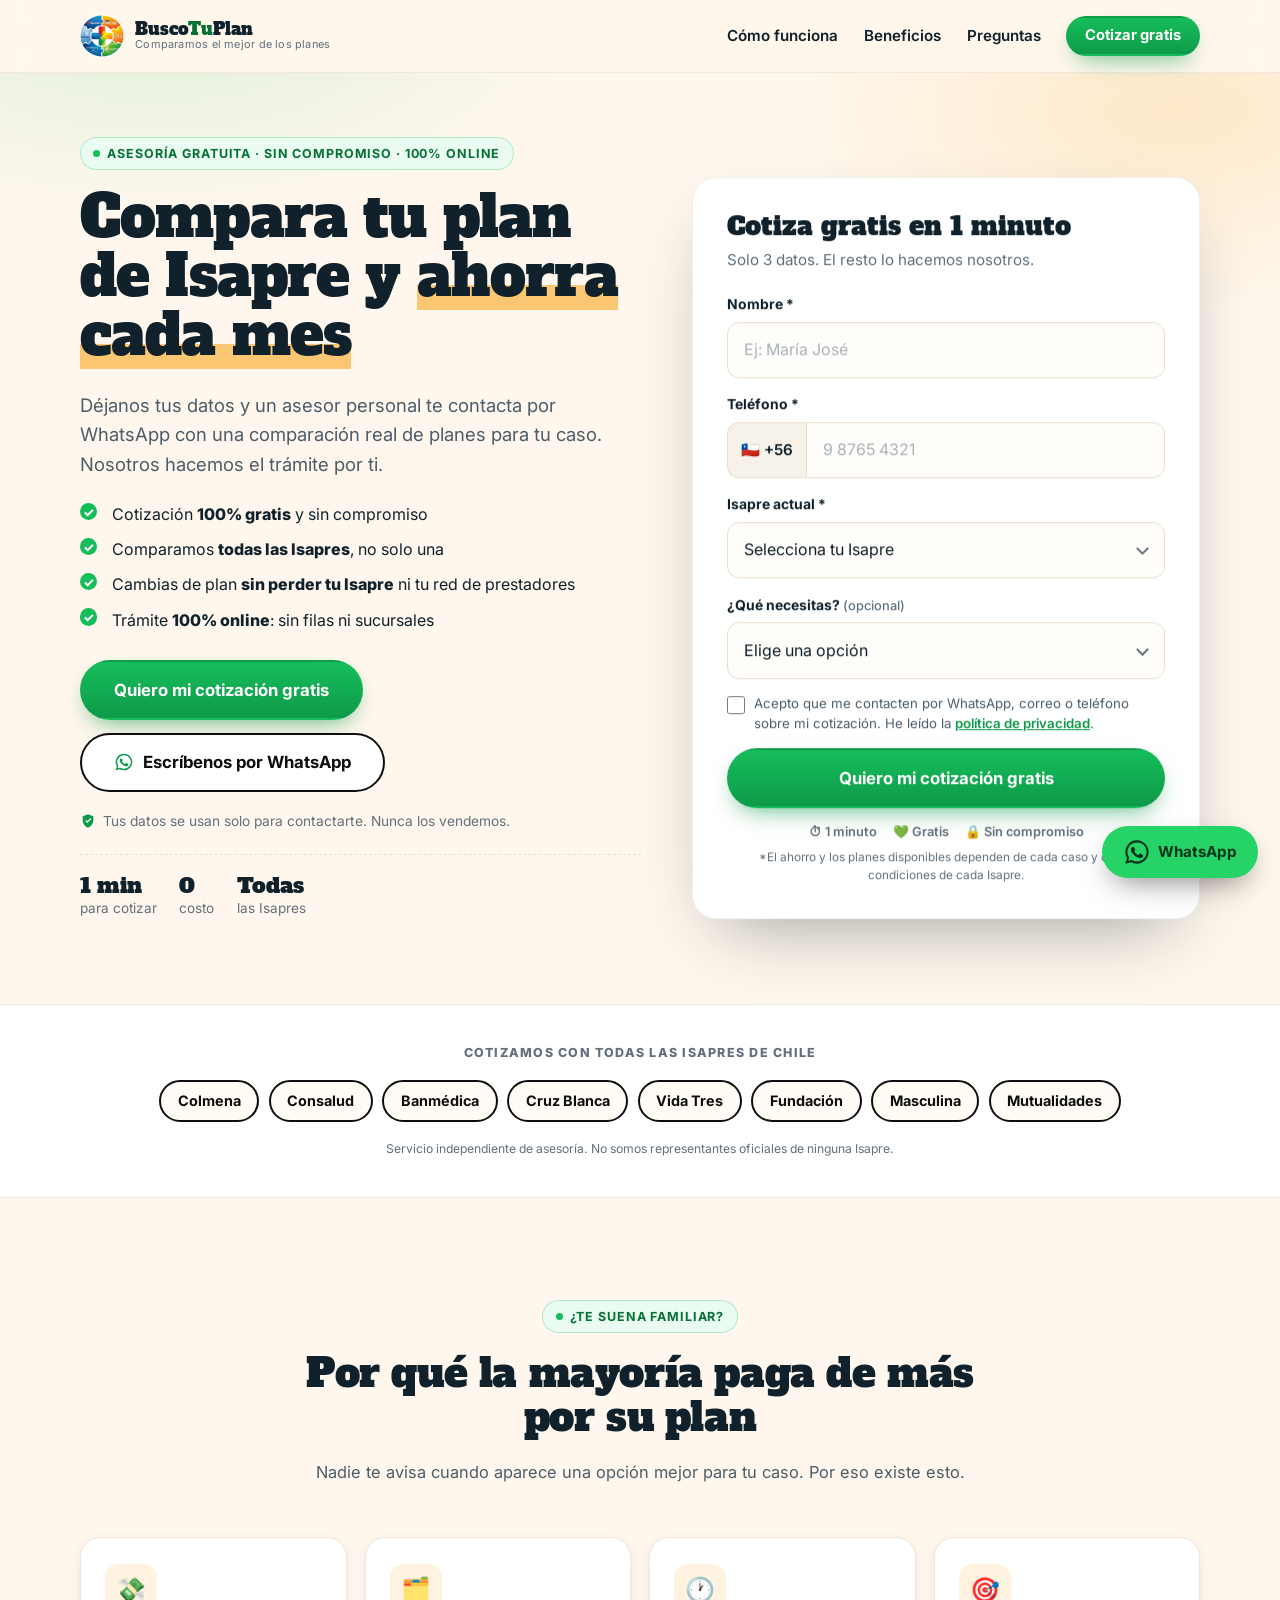
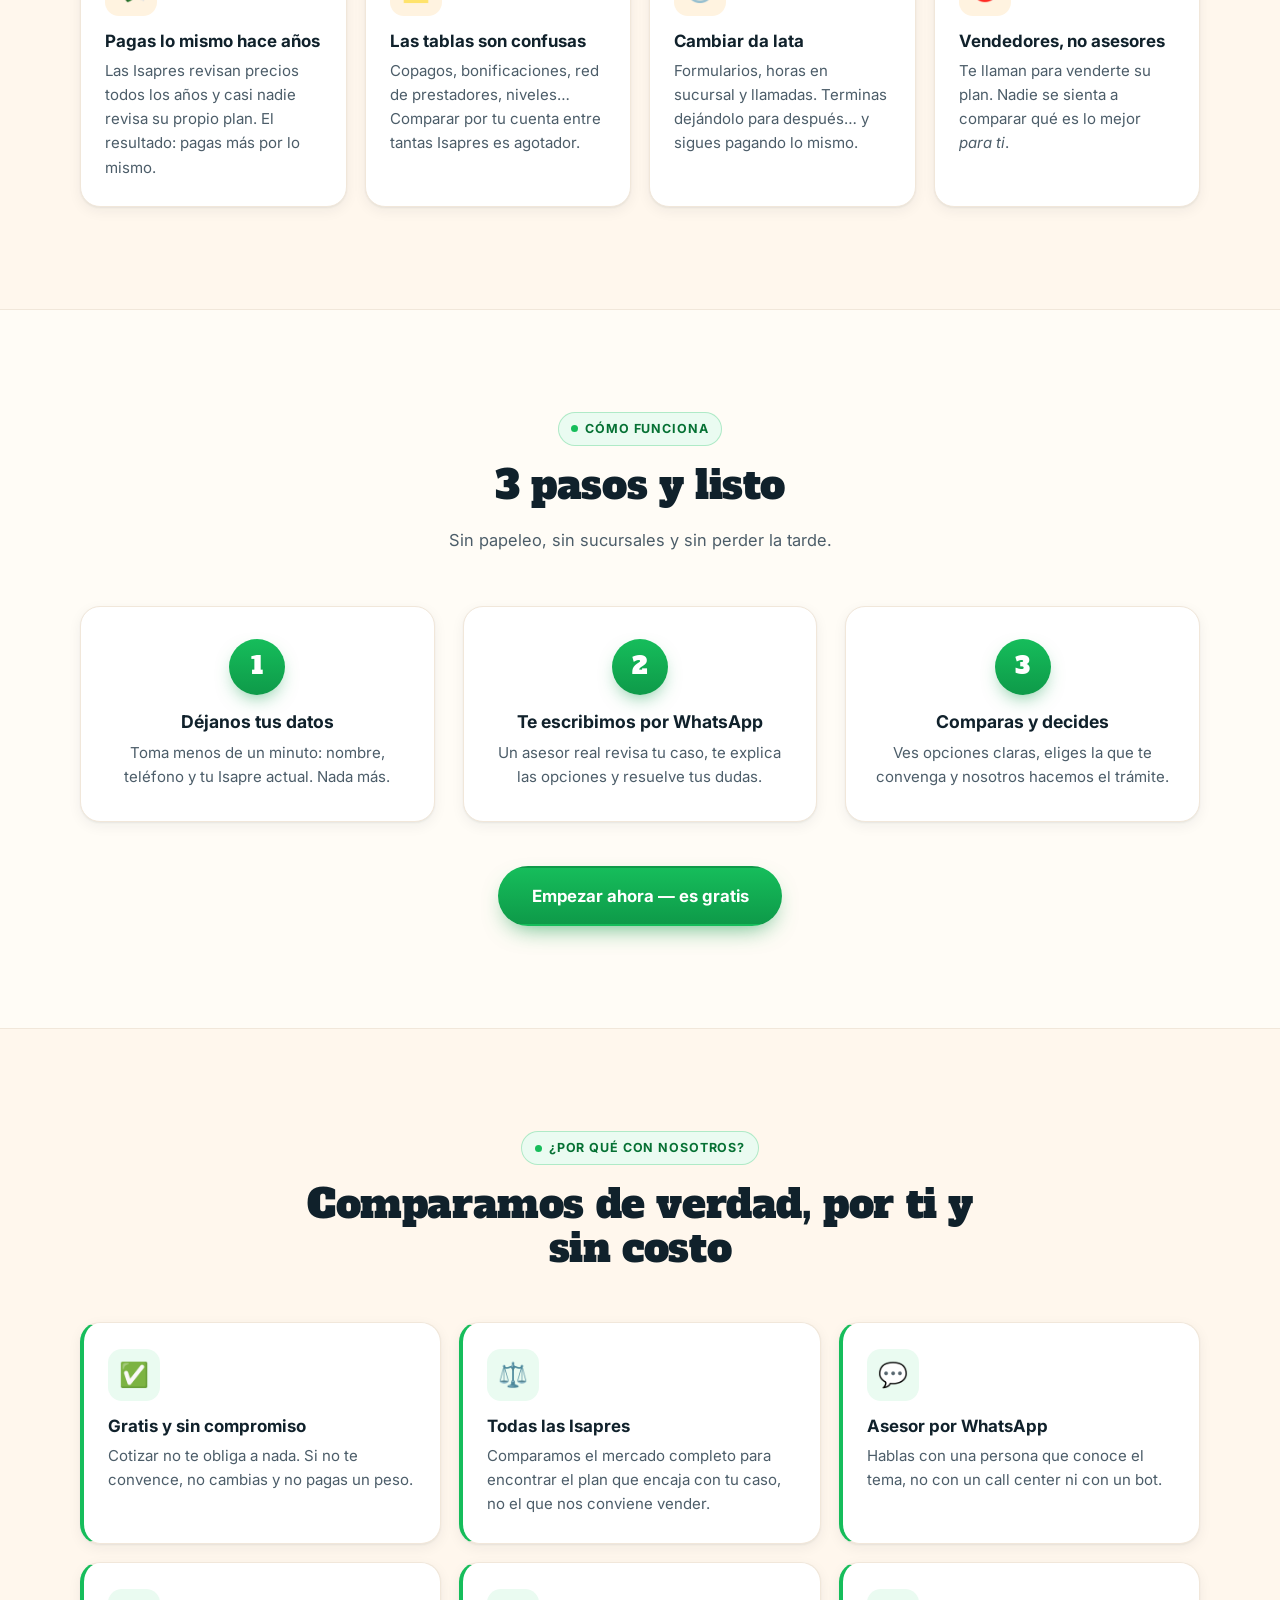
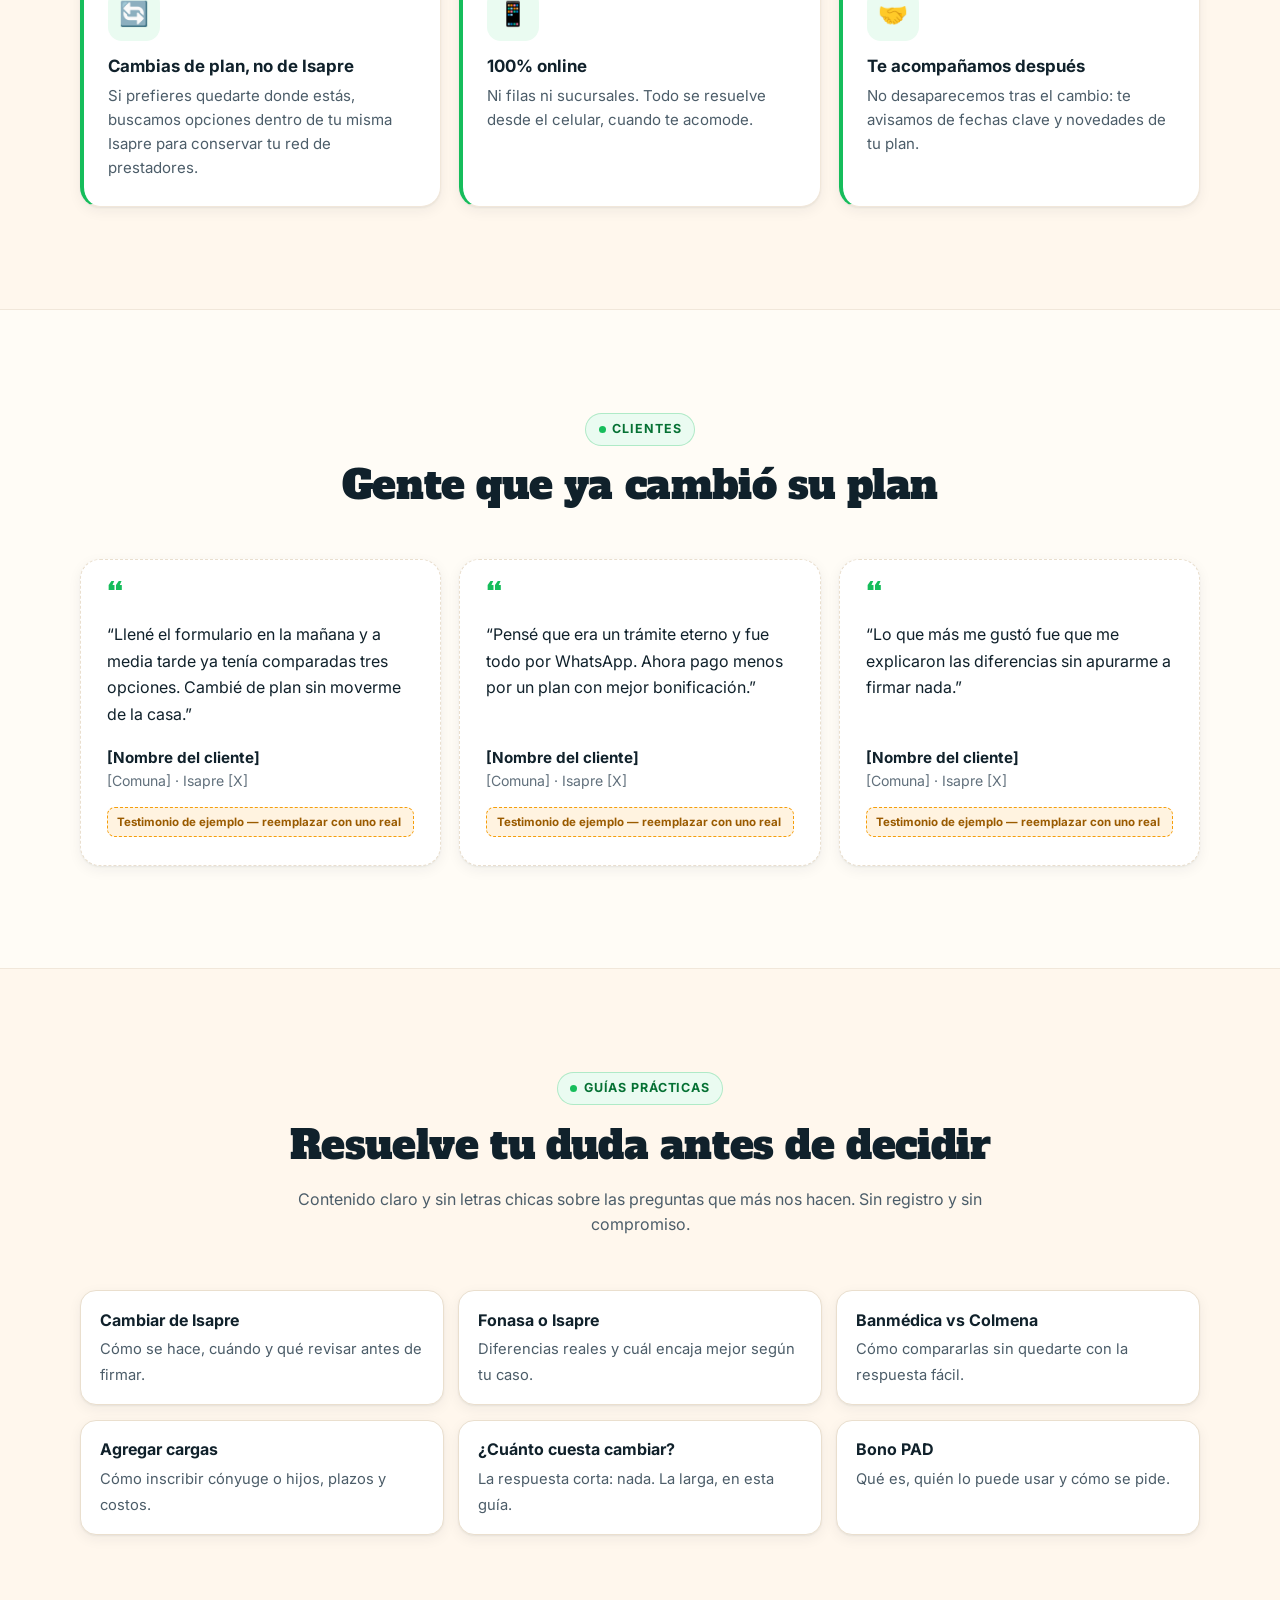
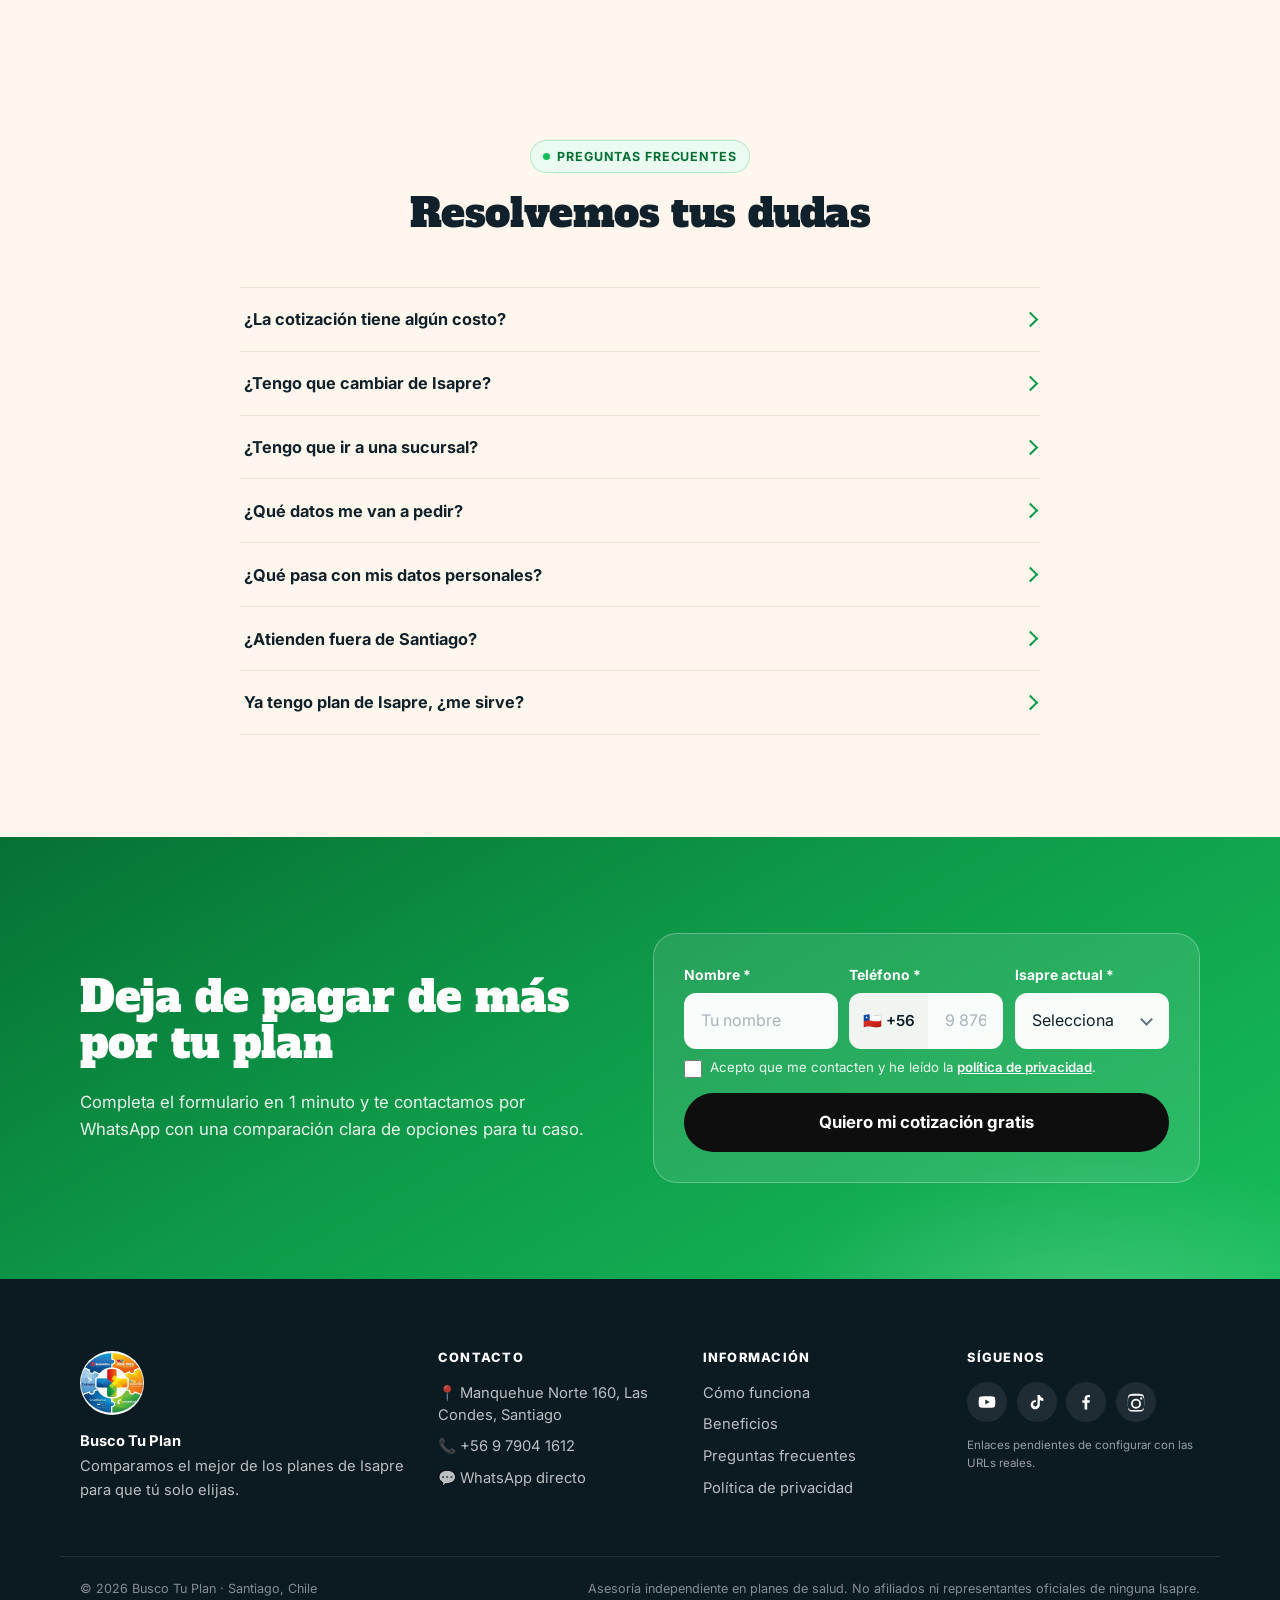
==== index.html @ fe1b773b "first commit" ====
<!doctype html>
<html lang="es-CL">
<head>
<meta charset="utf-8">
<meta name="viewport" content="width=device-width, initial-scale=1, viewport-fit=cover">

<title>Cotiza tu plan de Isapre y ahorra | Busco Tu Plan — asesoría gratuita</title>
<meta name="description" content="Comparamos todos los planes de Isapre de Chile por ti. Cotización 100% gratis y sin compromiso: déjanos tus datos y un asesor te contacta por WhatsApp.">
<meta name="robots" content="index, follow, max-image-preview:large">
<meta name="theme-color" content="#16BD5B">
<link rel="canonical" href="https://www.buscotuplan.cl/">

<!-- Favicons -->
<link rel="icon" href="assets/img/favicon-64.png" type="image/png">
<link rel="apple-touch-icon" href="assets/img/touch-icon-180.png">

<!-- Open Graph / WhatsApp / Facebook -->
<meta property="og:type" content="website">
<meta property="og:locale" content="cl_CL">
<meta property="og:site_name" content="Busco Tu Plan">
<meta property="og:url" content="https://www.buscotuplan.cl/">
<meta property="og:title" content="Cotiza tu plan de Isapre y ahorra — gratis y sin compromiso">
<meta property="og:description" content="Comparamos todos los planes de Isapre por ti. Déjanos tus datos y te contactamos por WhatsApp en menos de 1 hora.">
<meta property="og:image" content="https://www.buscotuplan.cl/assets/img/logo.webp">
<meta name="twitter:card" content="summary_large_image">
<meta name="twitter:title" content="Cotiza tu plan de Isapre y ahorra — gratis y sin compromiso">
<meta name="twitter:description" content="Comparamos todos los planes de Isapre por ti. Sin costo y sin compromiso.">
<meta name="twitter:image" content="https://www.buscotuplan.cl/assets/img/logo.webp">

<!-- Tipografías: Alfa Slab One (titulares, herencia de marca) + Inter (lectura) -->
<link rel="preconnect" href="https://fonts.googleapis.com">
<link rel="preconnect" href="https://fonts.gstatic.com" crossorigin>
<link rel="preload" as="style" href="https://fonts.googleapis.com/css2?family=Alfa+Slab+One&family=Inter:wght@400;500;600;700;800&display=swap">
<link rel="stylesheet" href="https://fonts.googleapis.com/css2?family=Alfa+Slab+One&family=Inter:wght@400;500;600;700;800&display=swap">

<link rel="stylesheet" href="assets/css/styles.css?v=20261020g">

<!-- Google Analytics 4: se carga solo si configuraste GA4_ID en ga.js -->
<script src="assets/js/ga.js?v=20261020g" defer></script>

<!-- Variante del CTA principal.
     Entrar con ?cta=wa muestra el botón de WhatsApp como acción principal
     (lo usamos en las campañas de anuncios para medir qué convierte más).
     Se guarda en la sesión para que la experiencia sea consistente. -->
<script>
  try {
    var btpCta = new URLSearchParams(location.search).get('cta') || sessionStorage.getItem('btp_cta') || '';
    if (btpCta) { sessionStorage.setItem('btp_cta', btpCta); }
    if (btpCta === 'wa') { document.documentElement.setAttribute('data-cta', 'wa'); }
  } catch (e) { /* modo privado */ }
</script>

<!-- Datos estructurados: negocio + preguntas frecuentes (mejora SEO y FAQ en Google) -->
<script type="application/ld+json">
{
  "@context": "https://schema.org",
  "@type": "ProfessionalService",
  "name": "Busco Tu Plan",
  "url": "https://www.buscotuplan.cl/",
  "logo": "https://www.buscotuplan.cl/assets/img/logo-icon.webp",
  "image": "https://www.buscotuplan.cl/assets/img/logo.webp",
  "description": "Asesoría independiente y gratuita para comparar y cambiar de plan de Isapre en Chile.",
  "telephone": "+56979041612",
  "priceRange": "Gratis",
  "areaServed": { "@type": "Country", "name": "Chile" },
  "address": {
    "@type": "PostalAddress",
    "streetAddress": "Manquehue Norte 160",
    "addressLocality": "Las Condes",
    "addressRegion": "Santiago",
    "addressCountry": "CL"
  },
  "openingHours": "Mo-Fr 09:00-18:00"
}
</script>
<script type="application/ld+json">
{
  "@context": "https://schema.org",
  "@type": "FAQPage",
  "mainEntity": [
    {"@type":"Question","name":"¿La cotización tiene algún costo?","acceptedAnswer":{"@type":"Answer","text":"No. Comparar planes y recibir asesoría es totalmente gratis y sin compromiso. Solo cotizamos: si no te convence nada, no pasa nada."}},
    {"@type":"Question","name":"¿Tengo que cambiar de Isapre?","acceptedAnswer":{"@type":"Answer","text":"No es obligatorio. Podemos cotizar opciones dentro de tu misma Isapre para que conserves tu red de prestadores, o comparar otras instituciones si te interesa."}},
    {"@type":"Question","name":"¿Tengo que ir a una sucursal?","acceptedAnswer":{"@type":"Answer","text":"No. Todo el proceso es online, por WhatsApp. Ni trámites en sucursal ni papeleo innecesario."}},
    {"@type":"Question","name":"¿Qué datos me van a pedir?","acceptedAnswer":{"@type":"Answer","text":"Para empezar solo necesitamos tu nombre y teléfono. El RUN y la fecha de nacimiento se piden recién si decides concretar el cambio de plan, y siempre de forma segura."}},
    {"@type":"Question","name":"¿Qué pasa con mis datos personales?","acceptedAnswer":{"@type":"Answer","text":"Se usan exclusivamente para contactarte y preparar tu cotización. No los vendemos ni los compartimos con terceros con fines comerciales."}},
    {"@type":"Question","name":"¿Atienden fuera de Santiago?","acceptedAnswer":{"@type":"Answer","text":"Sí, atendemos a personas de todo Chile de forma online."}},
    {"@type":"Question","name":"Ya tengo plan de Isapre, ¿me sirve?","acceptedAnswer":{"@type":"Answer","text":"Sí. Justamente así descubres si estás pagando de más o si hay un plan con mejores condiciones para tu caso."}}
  ]
}
</script>
</head>

<body>

<!-- ================================================================ HEADER -->
<header class="site-header" id="top">
  <div class="container header-inner">
    <a class="brand" href="#inicio">
      <img src="assets/img/logo-icon.webp" alt="" width="52" height="52" loading="eager">
      <span class="brand-text">
        <strong>Busco<span>Tu</span>Plan</strong>
        <small>Comparamos el mejor de los planes</small>
      </span>
    </a>

    <nav class="nav" id="nav" aria-label="Principal">
      <a href="#como-funciona">Cómo funciona</a>
      <a href="#beneficios">Beneficios</a>
      <a href="#preguntas">Preguntas</a>
      <a class="btn btn-primary btn-sm" href="#cotizar">Cotizar gratis</a>
    </nav>

    <button class="nav-toggle" id="nav-toggle" aria-expanded="false" aria-controls="nav" aria-label="Abrir menú">
      <span></span><span></span><span></span>
    </button>
  </div>
</header>

<main>

<!-- ================================================================ HERO -->
<section class="hero" id="inicio">
  <div class="container hero-grid">

    <div class="hero-copy">
      <p class="eyebrow">
        <span class="dot"></span> Asesoría gratuita · Sin compromiso · 100% online
      </p>

      <h1>Compara tu plan de Isapre y <span>ahorra cada mes</span></h1>

      <p class="lead">
        Déjanos tus datos y un asesor personal te contacta por WhatsApp con una
        comparación real de planes para tu caso. Nosotros hacemos el trámite por ti.
      </p>

      <ul class="check-list">
        <li>Cotización <strong>100% gratis</strong> y sin compromiso</li>
        <li>Comparamos <strong>todas las Isapres</strong>, no solo una</li>
        <li>Cambias de plan <strong>sin perder tu Isapre</strong> ni tu red de prestadores</li>
        <li>Trámite <strong>100% online</strong>: sin filas ni sucursales</li>
      </ul>

      <div class="hero-cta">
        <a class="btn btn-primary btn-lg cta-form" href="#cotizar">Quiero mi cotización gratis</a>
        <a class="btn btn-wa btn-lg cta-wa" data-wa="Hola, quiero cotizar mi plan de Isapre. ¿Me pueden orientar?" data-wa-lugar="hero" href="https://wa.me/56979041612" target="_blank" rel="noopener">
          <svg viewBox="0 0 24 24" width="20" height="20" aria-hidden="true"><path fill="currentColor" d="M12 2a10 10 0 0 0-8.6 15.1L2 22l5-1.3A10 10 0 1 0 12 2m0 18.2a8.2 8.2 0 0 1-4.2-1.2l-.3-.2-3 .8.8-2.9-.2-.3A8.2 8.2 0 1 1 12 20.2m4.6-6.1c-.3-.1-1.5-.7-1.7-.8s-.4-.1-.6.1-.7.8-.8 1-.3.2-.5.1a6.7 6.7 0 0 1-3.3-2.9c-.2-.4.2-.4.6-1.2.1-.2 0-.4 0-.5l-.8-1.8c-.2-.4-.4-.4-.6-.4h-.5a1 1 0 0 0-.7.3 2.9 2.9 0 0 0-.9 2.1 5 5 0 0 0 1.1 2.7 11.4 11.4 0 0 0 4.4 3.8c1.6.7 2.2.7 3 .6a2.6 2.6 0 0 0 1.7-1.2 2.1 2.1 0 0 0 .1-1.2c0-.1-.2-.2-.5-.3"/></svg>
          <span class="cta-a">Escríbenos por WhatsApp</span>
          <span class="cta-b">Escríbenos ahora y cotiza en minutos</span>
        </a>
        <p class="cta-wa-nota">Respondemos en minutos · Sin compromiso</p>
      </div>

      <p class="trust-line">
        <svg viewBox="0 0 24 24" width="16" height="16" aria-hidden="true"><path fill="currentColor" d="M12 2 4 5v6c0 5 3.4 9.7 8 11 4.6-1.3 8-6 8-11V5l-8-3m-1 13-3-3 1.4-1.4L11 12.2l4.6-4.6L17 9l-6 6Z"/></svg>
        Tus datos se usan solo para contactarte. Nunca los vendemos.
      </p>

      <p class="hero-stats" aria-hidden="false">
        <span><strong>1 min</strong> para cotizar</span>
        <span><strong>0</strong> costo</span>
        <span><strong>Todas</strong> las Isapres</span>
      </p>
    </div>

    <!-- ------------------------------------------------------ FORMULARIO -->
    <div class="hero-form" id="cotizar">
      <div class="form-card">
        <div class="form-card-head">
          <h2>Cotiza gratis en 1 minuto</h2>
          <p>Solo 3 datos. El resto lo hacemos nosotros.</p>
        </div>

        <form class="lead-form" id="form-hero" novalidate>
          <!-- Trampa anti-bots: los humanos nunca la ven -->
          <input type="text" name="website" class="hp" tabindex="-1" autocomplete="off" aria-hidden="true">
          <input type="hidden" name="ts" value="">
          <input type="hidden" name="origen" value="landing">
          <input type="hidden" name="utm_source" value="">
          <input type="hidden" name="utm_medium" value="">
          <input type="hidden" name="utm_campaign" value="">
          <input type="hidden" name="utm_content" value="">
          <input type="hidden" name="utm_term" value="">
          <input type="hidden" name="referrer" value="">
          <input type="hidden" name="landing_url" value="">

          <div class="field">
            <label for="f-nombre">Nombre <span aria-hidden="true">*</span></label>
            <input type="text" id="f-nombre" name="nombre" placeholder="Ej: María José"
                   autocomplete="given-name" maxlength="120" required>
            <p class="field-error" data-error-for="nombre" role="alert"></p>
          </div>

          <div class="field">
            <label for="f-telefono">Teléfono <span aria-hidden="true">*</span></label>
            <div class="phone-wrap">
              <span class="phone-prefix" aria-hidden="true">🇨🇱 +56</span>
              <input type="tel" id="f-telefono" name="telefono" placeholder="9 8765 4321"
                     inputmode="numeric" autocomplete="tel-national" maxlength="14" required>
            </div>
            <p class="field-error" data-error-for="telefono" role="alert"></p>
          </div>

          <div class="field">
            <label for="f-isapre">Isapre actual <span aria-hidden="true">*</span></label>
            <div class="select-wrap">
              <select id="f-isapre" name="isapre_actual" required>
                <option value="">Selecciona tu Isapre</option>
                <option>Colmena</option>
                <option>Consalud</option>
                <option>Banmédica</option>
                <option>Cruz Blanca</option>
                <option>Vida Tres</option>
                <option>Fundación</option>
                <option>Masculina</option>
                <option>Particular</option>
                <option>Mutualidad / FONASA</option>
                <option>No tengo / No sé</option>
              </select>
            </div>
            <p class="field-error" data-error-for="isapre_actual" role="alert"></p>
          </div>

          <div class="field">
            <label for="f-necesidad">¿Qué necesitas? <span class="opt">(opcional)</span></label>
            <div class="select-wrap">
              <select id="f-necesidad" name="necesidad">
                <option value="">Elige una opción</option>
                <option>Ahorrar en mi plan actual</option>
                <option>Cambiar de Isapre</option>
                <option>Cotizar para mi familia</option>
                <option>Agregar cargas (hijos o cónyuge)</option>
                <option>No tengo plan todavía</option>
                <option>No sé, necesito orientación</option>
              </select>
            </div>
          </div>

          <label class="check">
            <input type="checkbox" name="consent" value="1" required>
            <span>Acepto que me contacten por WhatsApp, correo o teléfono sobre mi
              cotización. He leído la <a href="privacidad.html" target="_blank" rel="noopener">política de privacidad</a>.</span>
          </label>
          <p class="field-error" data-error-for="consent" role="alert"></p>

          <button type="submit" class="btn btn-primary btn-block btn-lg">
            <span class="btn-label">Quiero mi cotización gratis</span>
            <span class="btn-loading" aria-hidden="true">Enviando…</span>
          </button>

          <p class="form-micro">
            <span>⏱ 1 minuto</span><span>💚 Gratis</span><span>🔒 Sin compromiso</span>
          </p>
          <p class="form-note">*El ahorro y los planes disponibles dependen de cada caso
            y de las condiciones de cada Isapre.</p>
        </form>

        <!-- Éxito -->
        <div class="form-success" id="success-hero" hidden>
          <div class="success-icon" aria-hidden="true">
            <svg viewBox="0 0 24 24" width="34" height="34"><path fill="currentColor" d="M9 16.2 4.8 12l-1.4 1.4L9 19 21 7l-1.4-1.4z"/></svg>
          </div>
          <h3>¡Listo! Recibimos tus datos</h3>
          <p class="success-msg">Te escribiremos por WhatsApp muy pronto con tu
            comparación de planes. Mientras tanto, puedes continuar ya mismo:</p>
          <a class="btn btn-wa btn-block btn-lg" data-wa-lugar="exito-hero" href="https://wa.me/56979041612" target="_blank" rel="noopener">
            Continuar ahora por WhatsApp
          </a>
          <button type="button" class="link-btn" data-reset>Enviar otro formulario</button>
        </div>
      </div>
    </div>

  </div>
</section>

<!-- ================================================================ ISAPRES -->
<section class="strip">
  <div class="container">
    <p class="strip-title">Cotizamos con todas las Isapres de Chile</p>
    <ul class="chip-row">
      <li>Colmena</li><li>Consalud</li><li>Banmédica</li><li>Cruz Blanca</li>
      <li>Vida Tres</li><li>Fundación</li><li>Masculina</li><li>Mutualidades</li>
    </ul>
    <p class="strip-note">Servicio independiente de asesoría. No somos representantes
      oficiales de ninguna Isapre.</p>
  </div>
</section>

<!-- ================================================================ PROBLEMAS -->
<section class="section" id="problemas">
  <div class="container">
    <div class="section-head">
      <p class="eyebrow"><span class="dot"></span> ¿Te suena familiar?</p>
      <h2>Por qué la mayoría paga de más por su plan</h2>
      <p class="section-sub">Nadie te avisa cuando aparece una opción mejor para tu caso.
        Por eso existe esto.</p>
    </div>

    <div class="card-grid four">
      <article class="card">
        <div class="card-ico" aria-hidden="true">💸</div>
        <h3>Pagas lo mismo hace años</h3>
        <p>Las Isapres revisan precios todos los años y casi nadie revisa su propio plan.
          El resultado: pagas más por lo mismo.</p>
      </article>
      <article class="card">
        <div class="card-ico" aria-hidden="true">🗂️</div>
        <h3>Las tablas son confusas</h3>
        <p>Copagos, bonificaciones, red de prestadores, niveles… Comparar por tu cuenta
          entre tantas Isapres es agotador.</p>
      </article>
      <article class="card">
        <div class="card-ico" aria-hidden="true">🕐</div>
        <h3>Cambiar da lata</h3>
        <p>Formularios, horas en sucursal y llamadas. Terminas dejándolo para después…
          y sigues pagando lo mismo.</p>
      </article>
      <article class="card">
        <div class="card-ico" aria-hidden="true">🎯</div>
        <h3>Vendedores, no asesores</h3>
        <p>Te llaman para venderte su plan. Nadie se sienta a comparar qué es lo mejor
          <em>para ti</em>.</p>
      </article>
    </div>
  </div>
</section>

<!-- ================================================================ CÓMO FUNCIONA -->
<section class="section section-alt" id="como-funciona">
  <div class="container">
    <div class="section-head">
      <p class="eyebrow"><span class="dot"></span> Cómo funciona</p>
      <h2>3 pasos y listo</h2>
      <p class="section-sub">Sin papeleo, sin sucursales y sin perder la tarde.</p>
    </div>

    <ol class="steps">
      <li class="step">
        <span class="step-num">1</span>
        <h3>Déjanos tus datos</h3>
        <p>Toma menos de un minuto: nombre, teléfono y tu Isapre actual. Nada más.</p>
      </li>
      <li class="step">
        <span class="step-num">2</span>
        <h3>Te escribimos por WhatsApp</h3>
        <p>Un asesor real revisa tu caso, te explica las opciones y resuelve tus dudas.</p>
      </li>
      <li class="step">
        <span class="step-num">3</span>
        <h3>Comparas y decides</h3>
        <p>Ves opciones claras, eliges la que te convenga y nosotros hacemos el trámite.</p>
      </li>
    </ol>

    <div class="mid-cta">
      <a class="btn btn-primary btn-lg" href="#cotizar">Empezar ahora — es gratis</a>
    </div>
  </div>
</section>

<!-- ================================================================ BENEFICIOS -->
<section class="section" id="beneficios">
  <div class="container">
    <div class="section-head">
      <p class="eyebrow"><span class="dot"></span> ¿Por qué con nosotros?</p>
      <h2>Comparamos de verdad, por ti y sin costo</h2>
    </div>

    <div class="card-grid three">
      <article class="card card-line">
        <div class="card-ico" aria-hidden="true">✅</div>
        <h3>Gratis y sin compromiso</h3>
        <p>Cotizar no te obliga a nada. Si no te convence, no cambias y no pagas un peso.</p>
      </article>
      <article class="card card-line">
        <div class="card-ico" aria-hidden="true">⚖️</div>
        <h3>Todas las Isapres</h3>
        <p>Comparamos el mercado completo para encontrar el plan que encaja con tu caso,
          no el que nos conviene vender.</p>
      </article>
      <article class="card card-line">
        <div class="card-ico" aria-hidden="true">💬</div>
        <h3>Asesor por WhatsApp</h3>
        <p>Hablas con una persona que conoce el tema, no con un call center ni con un bot.</p>
      </article>
      <article class="card card-line">
        <div class="card-ico" aria-hidden="true">🔄</div>
        <h3>Cambias de plan, no de Isapre</h3>
        <p>Si prefieres quedarte donde estás, buscamos opciones dentro de tu misma Isapre
          para conservar tu red de prestadores.</p>
      </article>
      <article class="card card-line">
        <div class="card-ico" aria-hidden="true">📱</div>
        <h3>100% online</h3>
        <p>Ni filas ni sucursales. Todo se resuelve desde el celular, cuando te acomode.</p>
      </article>
      <article class="card card-line">
        <div class="card-ico" aria-hidden="true">🤝</div>
        <h3>Te acompañamos después</h3>
        <p>No desaparecemos tras el cambio: te avisamos de fechas clave y novedades de tu plan.</p>
      </article>
    </div>
  </div>
</section>

<!-- ================================================================ TESTIMONIOS -->
<section class="section section-alt" id="testimonios">
  <div class="container">
    <div class="section-head">
      <p class="eyebrow"><span class="dot"></span> Clientes</p>
      <h2>Gente que ya cambió su plan</h2>
      <!-- ================================================================
           PENDIENTE: reemplazar por testimonios REALES de clientes (nombre,
           comuna o foto si autorizan). Si aún no tienes, elimina toda esta
           sección: un testimonio inventado daña la confianza y puede infringir
           la publicidad vigente.
           ================================================================ -->
    </div>

    <div class="card-grid three">
      <figure class="testi">
        <blockquote>“Llené el formulario en la mañana y a media tarde ya tenía
          comparadas tres opciones. Cambié de plan sin moverme de la casa.”</blockquote>
        <figcaption><strong>[Nombre del cliente]</strong><span>[Comuna] · Isapre [X]</span></figcaption>
        <p class="testi-flag">Testimonio de ejemplo — reemplazar con uno real</p>
      </figure>
      <figure class="testi">
        <blockquote>“Pensé que era un trámite eterno y fue todo por WhatsApp. Ahora
          pago menos por un plan con mejor bonificación.”</blockquote>
        <figcaption><strong>[Nombre del cliente]</strong><span>[Comuna] · Isapre [X]</span></figcaption>
        <p class="testi-flag">Testimonio de ejemplo — reemplazar con uno real</p>
      </figure>
      <figure class="testi">
        <blockquote>“Lo que más me gustó fue que me explicaron las diferencias sin
          apurarme a firmar nada.”</blockquote>
        <figcaption><strong>[Nombre del cliente]</strong><span>[Comuna] · Isapre [X]</span></figcaption>
        <p class="testi-flag">Testimonio de ejemplo — reemplazar con uno real</p>
      </figure>
    </div>
  </div>
</section>

<!-- ================================================================ GUÍAS -->
<section class="section" id="guias">
  <div class="container">
    <div class="section-head">
      <p class="eyebrow"><span class="dot"></span> Guías prácticas</p>
      <h2>Resuelve tu duda antes de decidir</h2>
      <p class="section-lead">Contenido claro y sin letras chicas sobre las preguntas
        que más nos hacen. Sin registro y sin compromiso.</p>
    </div>

    <div class="tarjetas-guias g3">
      <a class="tarjeta-guia" href="guias/cambiar-de-isapre.html">
        <strong>Cambiar de Isapre</strong>
        <span>Cómo se hace, cuándo y qué revisar antes de firmar.</span>
      </a>
      <a class="tarjeta-guia" href="guias/fonasa-o-isapre.html">
        <strong>Fonasa o Isapre</strong>
        <span>Diferencias reales y cuál encaja mejor según tu caso.</span>
      </a>
      <a class="tarjeta-guia" href="guias/banmedica-vs-colmena.html">
        <strong>Banmédica vs Colmena</strong>
        <span>Cómo compararlas sin quedarte con la respuesta fácil.</span>
      </a>
      <a class="tarjeta-guia" href="guias/agregar-cargas.html">
        <strong>Agregar cargas</strong>
        <span>Cómo inscribir cónyuge o hijos, plazos y costos.</span>
      </a>
      <a class="tarjeta-guia" href="guias/cuanto-cuesta.html">
        <strong>¿Cuánto cuesta cambiar?</strong>
        <span>La respuesta corta: nada. La larga, en esta guía.</span>
      </a>
      <a class="tarjeta-guia" href="guias/bono-pad.html">
        <strong>Bono PAD</strong>
        <span>Qué es, quién lo puede usar y cómo se pide.</span>
      </a>
    </div>
  </div>
</section>

<!-- ================================================================ FAQ -->
<section class="section" id="preguntas">
  <div class="container narrow">
    <div class="section-head">
      <p class="eyebrow"><span class="dot"></span> Preguntas frecuentes</p>
      <h2>Resolvemos tus dudas</h2>
    </div>

    <div class="faq">
      <details class="faq-item">
        <summary>¿La cotización tiene algún costo?</summary>
        <div class="faq-body"><p>No. Comparar planes y recibir asesoría es totalmente
          gratis y sin compromiso. Solo cotizamos: si no te convence nada, no pasa nada.</p></div>
      </details>
      <details class="faq-item">
        <summary>¿Tengo que cambiar de Isapre?</summary>
        <div class="faq-body"><p>No es obligatorio. Podemos cotizar opciones dentro de tu
          misma Isapre para que conserves tu red de prestadores, o comparar otras
          instituciones si te interesa.</p></div>
      </details>
      <details class="faq-item">
        <summary>¿Tengo que ir a una sucursal?</summary>
        <div class="faq-body"><p>No. Todo el proceso es online, por WhatsApp. Ni trámites
          en sucursal ni papeleo innecesario.</p></div>
      </details>
      <details class="faq-item">
        <summary>¿Qué datos me van a pedir?</summary>
        <div class="faq-body"><p>Para empezar solo necesitamos tu nombre y teléfono. El RUN
          y la fecha de nacimiento se piden recién si decides concretar el cambio de plan,
          y siempre de forma segura.</p></div>
      </details>
      <details class="faq-item">
        <summary>¿Qué pasa con mis datos personales?</summary>
        <div class="faq-body"><p>Se usan exclusivamente para contactarte y preparar tu
          cotización. No los vendemos ni los compartimos con terceros con fines comerciales.
          Puedes pedir su eliminación cuando quieras escribiéndonos.</p></div>
      </details>
      <details class="faq-item">
        <summary>¿Atienden fuera de Santiago?</summary>
        <div class="faq-body"><p>Sí, atendemos a personas de todo Chile de forma online.</p></div>
      </details>
      <details class="faq-item">
        <summary>Ya tengo plan de Isapre, ¿me sirve?</summary>
        <div class="faq-body"><p>Sí. Justamente así descubres si estás pagando de más o si
          hay un plan con mejores condiciones para tu caso.</p></div>
      </details>
    </div>
  </div>
</section>

<!-- ================================================================ CTA FINAL -->
<section class="cta-band">
  <div class="container cta-inner">
    <div class="cta-copy">
      <h2>Deja de pagar de más por tu plan</h2>
      <p>Completa el formulario en 1 minuto y te contactamos por WhatsApp con una
        comparación clara de opciones para tu caso.</p>
    </div>

    <form class="lead-form lead-form-mini" id="form-footer" novalidate>
      <input type="text" name="website" class="hp" tabindex="-1" autocomplete="off" aria-hidden="true">
      <input type="hidden" name="ts" value="">
      <input type="hidden" name="origen" value="landing-footer">
      <input type="hidden" name="utm_source" value="">
      <input type="hidden" name="utm_medium" value="">
      <input type="hidden" name="utm_campaign" value="">
      <input type="hidden" name="utm_content" value="">
      <input type="hidden" name="utm_term" value="">
      <input type="hidden" name="referrer" value="">
      <input type="hidden" name="landing_url" value="">

      <div class="mini-row">
        <div class="field">
          <label for="f2-nombre">Nombre <span aria-hidden="true">*</span></label>
          <input type="text" id="f2-nombre" name="nombre" placeholder="Tu nombre"
                 autocomplete="given-name" maxlength="120" required>
        </div>
        <div class="field">
          <label for="f2-telefono">Teléfono <span aria-hidden="true">*</span></label>
          <div class="phone-wrap">
            <span class="phone-prefix" aria-hidden="true">🇨🇱 +56</span>
            <input type="tel" id="f2-telefono" name="telefono" placeholder="9 8765 4321"
                   inputmode="numeric" autocomplete="tel-national" maxlength="14" required>
          </div>
        </div>
        <div class="field">
          <label for="f2-isapre">Isapre actual <span aria-hidden="true">*</span></label>
          <div class="select-wrap">
            <select id="f2-isapre" name="isapre_actual" required>
              <option value="">Selecciona</option>
              <option>Colmena</option><option>Consalud</option><option>Banmédica</option>
              <option>Cruz Blanca</option><option>Vida Tres</option><option>Fundación</option>
              <option>Masculina</option><option>Particular</option>
              <option>Mutualidad / FONASA</option><option>No tengo / No sé</option>
            </select>
          </div>
        </div>
      </div>

      <p class="field-error" data-error-for="nombre" role="alert"></p>
      <p class="field-error" data-error-for="telefono" role="alert"></p>
      <p class="field-error" data-error-for="isapre_actual" role="alert"></p>

      <label class="check check-light">
        <input type="checkbox" name="consent" value="1" required>
        <span>Acepto que me contacten y he leído la
          <a href="privacidad.html" target="_blank" rel="noopener">política de privacidad</a>.</span>
      </label>
      <p class="field-error" data-error-for="consent" role="alert"></p>

      <button type="submit" class="btn btn-dark btn-block btn-lg">
        <span class="btn-label">Quiero mi cotización gratis</span>
        <span class="btn-loading" aria-hidden="true">Enviando…</span>
      </button>
    </form>

    <div class="form-success form-success-light" id="success-footer" hidden>
      <div class="success-icon" aria-hidden="true">✓</div>
      <h3>¡Recibido! Te contactamos por WhatsApp muy pronto.</h3>
      <a class="btn btn-wa btn-block" data-wa-lugar="exito-form" href="https://wa.me/56979041612" target="_blank" rel="noopener">
        Continuar ahora por WhatsApp
      </a>
      <button type="button" class="link-btn link-btn-light" data-reset>Enviar otro formulario</button>
    </div>
  </div>
</section>

</main>

<!-- ================================================================ FOOTER -->
<footer class="site-footer">
  <div class="container foot-grid">
    <div class="foot-brand">
      <img src="assets/img/logo-icon.webp" alt="Busco Tu Plan" width="72" height="72" loading="lazy">
      <p><strong>Busco Tu Plan</strong><br>Comparamos el mejor de los planes de Isapre
        para que tú solo elijas.</p>
    </div>

    <div class="foot-col">
      <h3>Contacto</h3>
      <ul>
        <li>📍 Manquehue Norte 160, Las Condes, Santiago</li>
        <li>📞 <a href="tel:+56979041612">+56 9 7904 1612</a></li>
        <li>💬 <a href="https://wa.me/56979041612" target="_blank" rel="noopener"
                 data-wa="Hola, quiero cotizar mi plan de Isapre." data-wa-lugar="pie">WhatsApp directo</a></li>
      </ul>
    </div>

    <div class="foot-col">
      <h3>Información</h3>
      <ul>
        <li><a href="#como-funciona">Cómo funciona</a></li>
        <li><a href="#beneficios">Beneficios</a></li>
        <li><a href="#preguntas">Preguntas frecuentes</a></li>
        <li><a href="privacidad.html">Política de privacidad</a></li>
      </ul>
    </div>

    <div class="foot-col">
      <h3>Síguenos</h3>
      <!-- Reemplaza # por la URL real de cada perfil -->
      <div class="socials">
        <a href="#" aria-label="YouTube" rel="noopener">
          <svg viewBox="0 0 24 24" width="20" height="20" aria-hidden="true"><path fill="currentColor" d="M21.6 7.2a2.5 2.5 0 0 0-1.8-1.8C18.2 5 12 5 12 5s-6.2 0-7.8.4A2.5 2.5 0 0 0 2.4 7.2 26 26 0 0 0 2 12a26 26 0 0 0 .4 4.8 2.5 2.5 0 0 0 1.8 1.8C5.8 19 12 19 12 19s6.2 0 7.8-.4a2.5 2.5 0 0 0 1.8-1.8A26 26 0 0 0 22 12a26 26 0 0 0-.4-4.8M10 15V9l5.2 3z"/></svg>
        </a>
        <a href="#" aria-label="TikTok" rel="noopener">
          <svg viewBox="0 0 24 24" width="20" height="20" aria-hidden="true"><path fill="currentColor" d="M16.6 5.8a4.8 4.8 0 0 1-1.1-2.3H12.6v11.3a2.6 2.6 0 1 1-1.8-2.5V9.9a5.5 5.5 0 1 0 4.6 5.4V9.6a7.7 7.7 0 0 0 4.2 1.3V7.7a4.7 4.7 0 0 1-3-1.9"/></svg>
        </a>
        <a href="#" aria-label="Facebook" rel="noopener">
          <svg viewBox="0 0 24 24" width="20" height="20" aria-hidden="true"><path fill="currentColor" d="M13.5 21v-8h2.7l.4-3.1h-3.1V7.9c0-.9.25-1.5 1.55-1.5H16.7V3.6A21 21 0 0 0 14.3 3.5c-2.4 0-4 1.45-4 4.13V9.9H7.6V13h2.7v8z"/></svg>
        </a>
        <a href="#" aria-label="Instagram" rel="noopener">
          <svg viewBox="0 0 24 24" width="20" height="20" aria-hidden="true"><path fill="currentColor" d="M12 2.2c3.2 0 3.6 0 4.85.07 1.17.05 1.8.25 2.23.42.56.22.96.48 1.38.9s.68.82.9 1.38c.17.42.37 1.06.42 2.23.06 1.25.07 1.62.07 4.8s0 3.55-.07 4.8c-.05 1.17-.25 1.8-.42 2.23-.22.56-.48.96-.9 1.38s-.82.68-1.38.9c-.42.17-1.06.37-2.23.42-1.25.06-1.62.07-4.85.07s-3.6 0-4.85-.07c-1.17-.05-1.8-.25-2.23-.42a3.8 3.8 0 0 1-1.38-.9 3.8 3.8 0 0 1-.9-1.38c-.17-.42-.37-1.06-.42-2.23C2.21 15.55 2.2 15.18 2.2 12s0-3.55.07-4.8c.05-1.17.25-1.8.42-2.23.22-.56.48-.96.9-1.38s.82-.68 1.38-.9c.42-.17 1.06-.37 2.23-.42C8.45 2.2 8.82 2.2 12 2.2m0 2.16c-3.14 0-3.5.01-4.74.07-1.14.05-1.76.24-2.17.4-.55.21-.94.47-1.35.88-.41.41-.67.8-.88 1.35-.16.41-.35 1.03-.4 2.17-.06 1.24-.07 1.6-.07 4.74s.01 3.5.07 4.74c.05 1.14.24 1.76.4 2.17.21.55.47.94.88 1.35.41.41.8.67 1.35.88.41.16 1.03.35 2.17.4 1.24.06 1.6.07 4.74.07s3.5-.01 4.74-.07c1.14-.05 1.76-.24 2.17-.4.55-.21.94-.47 1.35-.88.41-.41.67-.8.88-1.35.16-.41.35-1.03.4-2.17.06-1.24.07-1.6.07-4.74s-.01-3.5-.07-4.74c-.05-1.14-.24-1.76-.4-2.17a3.6 3.6 0 0 0-.88-1.35 3.6 3.6 0 0 0-1.35-.88c-.41-.16-1.03-.35-2.17-.4-1.24-.06-1.6-.07-4.74-.07m0 3.67a5.97 5.97 0 1 1 0 11.94 5.97 5.97 0 0 1 0-11.94m0 2.16a3.81 3.81 0 1 0 0 7.62 3.81 3.81 0 0 0 0-7.62m6.24-3.9a1.4 1.4 0 1 1 0 2.8 1.4 1.4 0 0 1 0-2.8"/></svg>
        </a>
      </div>
      <p class="foot-note">Enlaces pendientes de configurar con las URLs reales.</p>
    </div>
  </div>

  <div class="container foot-bottom">
    <p>© <span id="year">2026</span> Busco Tu Plan · Santiago, Chile</p>
    <p>Asesoría independiente en planes de salud. No afiliados ni representantes
      oficiales de ninguna Isapre.</p>
  </div>
</footer>

<!-- ================================================================ FAB WHATSAPP -->
<a class="wa-fab" href="https://wa.me/56979041612" target="_blank" rel="noopener"
   data-wa="Hola, quiero cotizar mi plan de Isapre." data-wa-lugar="fab" aria-label="Escríbenos por WhatsApp">
  <svg viewBox="0 0 24 24" width="28" height="28" aria-hidden="true"><path fill="currentColor" d="M12 2a10 10 0 0 0-8.6 15.1L2 22l5-1.3A10 10 0 1 0 12 2m0 18.2a8.2 8.2 0 0 1-4.2-1.2l-.3-.2-3 .8.8-2.9-.2-.3A8.2 8.2 0 1 1 12 20.2m4.6-6.1c-.3-.1-1.5-.7-1.7-.8s-.4-.1-.6.1-.7.8-.8 1-.3.2-.5.1a6.7 6.7 0 0 1-3.3-2.9c-.2-.4.2-.4.6-1.2.1-.2 0-.4 0-.5l-.8-1.8c-.2-.4-.4-.4-.6-.4h-.5a1 1 0 0 0-.7.3 2.9 2.9 0 0 0-.9 2.1 5 5 0 0 0 1.1 2.7 11.4 11.4 0 0 0 4.4 3.8c1.6.7 2.2.7 3 .6a2.6 2.6 0 0 0 1.7-1.2 2.1 2.1 0 0 0 .1-1.2c0-.1-.2-.2-.5-.3"/></svg>
  <span>WhatsApp</span>
</a>

<!-- ================================================================ ANALYTICS -->
<!-- Pixel de Meta (Facebook) de tu hermana: mide visitas y conversiones.
     Si no quieres tracking, borra todo este bloque. -->
<script>
!function(f,b,e,v,n,t,s){if(f.fbq)return;n=f.fbq=function(){n.callMethod?
n.callMethod.apply(n,arguments):n.queue.push(arguments)};if(!f._fbq)f._fbq=n;
n.push=n;n.loaded=!0;n.version='2.0';n.queue=[];t=b.createElement(e);t.async=!0;
t.src=v;s=b.getElementsByTagName(e)[0];s.parentNode.insertBefore(t,s)}(window,
document,'script','https://connect.facebook.net/en_US/fbevents.js');
fbq('init', '1707293943768028');
fbq('track', 'PageView');
</script>
<noscript><img height="1" width="1" style="display:none"
src="https://www.facebook.com/tr?id=1707293943768028&ev=PageView&noscript=1"
/></noscript>
<!-- Fin Pixel de Meta -->

<script src="assets/js/main.js?v=20261020g" defer></script>
</body>
</html>
---- assets/css/styles.css ----
/* =====================================================================
   BuscoTuPlan — hoja de estilos
   Mobile-first · sin frameworks · CSS variables
   ===================================================================== */

:root{
  /* Marca */
  --crema:        #FFF7ED;
  --crema-2:      #FFFCF6;
  --blanco:       #FFFFFF;
  --tinta:        #10212B;   /* titulares */
  --tinta-2:      #4C5D69;   /* texto corrido */
  --tinta-3:      #61707C;   /* texto tenue (AA sobre crema y blanco) */
  --linea:        #EADFCE;
  --linea-2:      #F1E7DA;
  --verde:        #16BD5B;
  --verde-700:    #0E9A49;
  --verde-900:    #067134;
  --verde-50:     #EAFBF1;
  --naranja:      #F59E0B;
  --naranja-50:   #FFF3E0;
  --rojo:         #E11D48;
  --negro:        #0E0E0E;
  --wa:           #25D366;

  --sombra-1: 0 1px 2px rgba(16,33,43,.06), 0 4px 14px rgba(16,33,43,.06);
  --sombra-2: 0 10px 30px -12px rgba(16,33,43,.22);
  --sombra-3: 0 30px 70px -30px rgba(16,33,43,.45);

  --radio:    16px;
  --radio-2:  24px;
  --maxw:     1160px;
  --header-h: 72px;

  --fuente-tit: "Alfa Slab One", Georgia, "Times New Roman", serif;
  --fuente:     "Inter", -apple-system, BlinkMacSystemFont, "Segoe UI", Roboto,
                "Helvetica Neue", Arial, sans-serif;
}

/* ------------------------------------------------------------- reset */
*,*::before,*::after{ box-sizing:border-box; }
html{ -webkit-text-size-adjust:100%; scroll-behavior:smooth; scroll-padding-top:calc(var(--header-h) + 14px); }
body{
  margin:0;
  font-family:var(--fuente);
  font-size:1rem;
  line-height:1.6;
  color:var(--tinta-2);
  background:var(--crema);
  -webkit-font-smoothing:antialiased;
  overflow-x:hidden;
}
img,svg{ max-width:100%; display:block; }
img{ height:auto; }
a{ color:inherit; }
h1,h2,h3,h4{ color:var(--tinta); margin:0 0 .5em; line-height:1.15; font-weight:400; }
p{ margin:0 0 1em; }
ul,ol{ margin:0; padding:0; list-style:none; }
button,input,select,textarea{ font:inherit; color:inherit; }
:focus-visible{ outline:3px solid var(--verde); outline-offset:3px; border-radius:4px; }

.container{ width:100%; max-width:var(--maxw); margin-inline:auto; padding-inline:20px; }
.container.narrow{ max-width:840px; }

/* ------------------------------------------------------------- botones */
.btn{
  --btn-bg:transparent; --btn-fg:var(--tinta); --btn-bd:transparent;
  display:inline-flex; align-items:center; justify-content:center; gap:.55em;
  background:var(--btn-bg); color:var(--btn-fg); border:2px solid var(--btn-bd);
  border-radius:999px; padding:.85em 1.5em;
  font-weight:700; font-size:1rem; line-height:1.2; text-align:center;
  text-decoration:none; cursor:pointer;
  transition:transform .16s ease, box-shadow .16s ease, background-color .16s ease,
             color .16s ease, border-color .16s ease;
}
.btn:active{ transform:translateY(1px); }
.btn-lg{ padding:1.05em 1.9em; font-size:1.05rem; }
.btn-sm{ padding:.6em 1.15em; font-size:.92rem; }
.btn-block{ display:flex; width:100%; }

.btn-primary{
  --btn-bg:linear-gradient(180deg,var(--verde) 0%,var(--verde-700) 100%);
  --btn-fg:#fff; --btn-bd:transparent;
  box-shadow:0 10px 24px -10px rgba(14,154,73,.75);
}
.btn-primary:hover{ box-shadow:0 16px 30px -12px rgba(14,154,73,.85); transform:translateY(-2px); }

.btn-wa{
  --btn-bg:var(--blanco); --btn-fg:var(--negro); --btn-bd:var(--negro);
}
.btn-wa svg{ color:var(--verde-700); }
.btn-wa:hover{ --btn-bg:var(--negro); --btn-fg:#fff; --btn-bd:var(--negro); }
.btn-wa:hover svg{ color:var(--wa); }

.btn-dark{ --btn-bg:var(--negro); --btn-fg:#fff; --btn-bd:var(--negro); }
.btn-dark:hover{ --btn-bg:#000; transform:translateY(-2px); }

.link-btn{
  background:none; border:0; padding:.4em; margin-top:.4em;
  font-size:.9rem; font-weight:600; color:var(--tinta-3);
  text-decoration:underline; cursor:pointer;
}
.link-btn:hover{ color:var(--tinta); }
.link-btn-light{ color:rgba(255,255,255,.85); }

/* ------------------------------------------------------------- eyebrow */
.eyebrow{
  display:inline-flex; align-items:center; gap:.55em;
  margin:0 0 1.1rem;
  font-size:.78rem; font-weight:700; letter-spacing:.07em; text-transform:uppercase;
  color:var(--verde-900);
  background:var(--verde-50); border:1px solid rgba(22,189,91,.28);
  padding:.45em 1em; border-radius:999px;
}
.eyebrow .dot{
  width:7px; height:7px; border-radius:50%; background:var(--verde);
  box-shadow:0 0 0 0 rgba(22,189,91,.55); animation:pulso 2.4s infinite;
}
@keyframes pulso{
  0%{box-shadow:0 0 0 0 rgba(22,189,91,.55)}
  70%{box-shadow:0 0 0 9px rgba(22,189,91,0)}
  100%{box-shadow:0 0 0 0 rgba(22,189,91,0)}
}

/* ===================================================================
   HEADER
   =================================================================== */
.site-header{
  position:sticky; top:0; z-index:60;
  background:rgba(255,247,237,.88);
  backdrop-filter:saturate(180%) blur(12px);
  -webkit-backdrop-filter:saturate(180%) blur(12px);
  border-bottom:1px solid var(--linea-2);
}
.header-inner{ height:var(--header-h); display:flex; align-items:center; gap:1rem; }

.brand{ display:flex; align-items:center; gap:.7rem; text-decoration:none; margin-right:auto; }
.brand img{ width:44px; height:44px; border-radius:50%; object-fit:cover; background:#fff; }
.brand-text{ display:flex; flex-direction:column; line-height:1.1; }
.brand-text strong{
  font-family:var(--fuente-tit); font-size:1.05rem; font-weight:400;
  color:var(--tinta); letter-spacing:-.01em;
}
.brand-text strong span{ color:var(--verde-900); }
.brand-text small{ font-size:.68rem; color:var(--tinta-3); letter-spacing:.02em; }

.nav{ display:flex; align-items:center; gap:1.6rem; }
.nav > a:not(.btn){
  position:relative; text-decoration:none; font-size:.95rem; font-weight:600; color:var(--tinta);
}
.nav > a:not(.btn)::after{
  content:""; position:absolute; left:0; bottom:-6px; width:100%; height:2px;
  background:var(--verde); transform:scaleX(0); transform-origin:right;
  transition:transform .22s ease;
}
.nav > a:not(.btn):hover::after{ transform:scaleX(1); transform-origin:left; }

.nav-toggle{
  display:none; flex-direction:column; justify-content:center; gap:5px;
  width:44px; height:44px; padding:10px;
  background:transparent; border:2px solid var(--linea); border-radius:12px; cursor:pointer;
}
.nav-toggle span{ display:block; height:2.5px; background:var(--tinta); border-radius:2px; transition:.2s; }
.nav-toggle[aria-expanded="true"] span:nth-child(1){ transform:translateY(7.5px) rotate(45deg); }
.nav-toggle[aria-expanded="true"] span:nth-child(2){ opacity:0; }
.nav-toggle[aria-expanded="true"] span:nth-child(3){ transform:translateY(-7.5px) rotate(-45deg); }

/* ===================================================================
   HERO
   =================================================================== */
.hero{
  position:relative; overflow:hidden;
  padding:clamp(34px,6vw,64px) 0 clamp(48px,7vw,84px);
}
.hero::before{
  content:""; position:absolute; inset:0; pointer-events:none;
  background:
    radial-gradient(680px 340px at 12% -8%, rgba(22,189,91,.14), transparent 65%),
    radial-gradient(620px 320px at 92% 4%, rgba(245,158,11,.16), transparent 62%);
}
.hero-grid{ position:relative; display:grid; gap:clamp(30px,4vw,56px); }

.hero-copy{ animation:sube .6s cubic-bezier(.2,.7,.3,1) both; }
.hero-form{ animation:sube .6s .12s cubic-bezier(.2,.7,.3,1) both; }
@keyframes sube{ from{opacity:0; transform:translateY(18px)} to{opacity:1; transform:none} }

.hero h1{
  font-family:var(--fuente-tit);
  font-size:clamp(2.1rem,7.2vw,3.55rem);
  line-height:1.04; letter-spacing:-.015em;
  margin-bottom:.45em;
}
.hero h1 span{
  position:relative; color:var(--tinta);
  background-image:linear-gradient(transparent 62%, rgba(245,158,11,.55) 62%, rgba(245,158,11,.55) 94%, transparent 94%);
  background-repeat:no-repeat;
}
.lead{
  font-size:clamp(1.02rem,2.4vw,1.16rem);
  color:var(--tinta-2); max-width:56ch; margin-bottom:1.4rem;
}

.check-list{ display:grid; gap:.6rem; margin-bottom:1.7rem; }
.check-list li{
  position:relative; padding-left:2rem; font-size:1rem; color:var(--tinta);
}
.check-list li::before{
  content:"✓"; position:absolute; left:0; top:.06em;
  width:1.35em; height:1.35em; border-radius:50%;
  display:grid; place-items:center;
  background:var(--verde); color:#fff; font-size:.8rem; font-weight:800;
}
.check-list strong{ font-weight:800; }

.hero-cta{ display:flex; flex-wrap:wrap; gap:.8rem; margin-bottom:1.1rem; }

/* ---------------------------------------------------------- Variante B del CTA
   Se activa con ?cta=wa (campañas de anuncios). El botón de WhatsApp pasa a
   ser la acción principal y el formulario queda como alternativa secundaria. */
.cta-wa .cta-b, .cta-wa-nota{ display:none; }
html[data-cta='wa'] .hero-cta{ flex-direction:column; align-items:stretch; gap:.65rem; }
html[data-cta='wa'] .hero-cta .cta-wa{
  order:-1;
  --btn-bg:linear-gradient(180deg,#25D366 0%,#128C7E 100%);
  --btn-fg:#fff; --btn-bd:transparent;
  box-shadow:0 12px 26px -10px rgba(18,140,126,.8);
}
html[data-cta='wa'] .hero-cta .cta-wa:hover{ transform:translateY(-2px); }
html[data-cta='wa'] .hero-cta .cta-wa svg{ color:#fff; }
html[data-cta='wa'] .hero-cta .cta-wa .cta-a{ display:none; }
html[data-cta='wa'] .hero-cta .cta-wa .cta-b{ display:inline; }
html[data-cta='wa'] .hero-cta .cta-form{
  --btn-bg:transparent; --btn-fg:var(--verde-900); --btn-bd:var(--verde-900);
  box-shadow:none;
}
html[data-cta='wa'] .hero-cta .cta-form:hover{
  --btn-bg:var(--verde-900); --btn-fg:#fff; transform:translateY(-2px);
}
html[data-cta='wa'] .cta-wa-nota{ display:block; text-align:center; }

.trust-line{
  display:flex; align-items:center; gap:.5em;
  font-size:.86rem; color:var(--tinta-3); margin-bottom:1.4rem;
}
.trust-line svg{ flex:none; color:var(--verde-700); }

.hero-stats{
  display:flex; flex-wrap:wrap; gap:1.4rem;
  padding-top:1.2rem; border-top:1px dashed var(--linea);
  font-size:.85rem; color:var(--tinta-3); margin:0;
}
.hero-stats strong{
  display:block; font-family:var(--fuente-tit); font-weight:400;
  font-size:1.35rem; color:var(--tinta); line-height:1.1;
}

/* ---------------------------------------------------------- form card */
.form-card{
  background:var(--blanco);
  border:1px solid rgba(16,33,43,.07);
  border-radius:var(--radio-2);
  box-shadow:var(--sombra-3);
  padding:clamp(22px,4vw,34px);
}
.form-card-head{ margin-bottom:1.3rem; }
.form-card-head h2{
  font-family:var(--fuente-tit); font-size:clamp(1.3rem,3.4vw,1.6rem);
  margin-bottom:.25em;
}
.form-card-head p{ font-size:.95rem; color:var(--tinta-3); margin:0; }

.field{ margin-bottom:.95rem; }
.field label{
  display:block; margin-bottom:.4rem;
  font-size:.87rem; font-weight:700; color:var(--tinta);
}
.field label .opt{ font-weight:500; color:var(--tinta-3); font-size:.8rem; }
.field input,
.field select,
.field textarea{
  width:100%; padding:.9em 1em;
  background:#FFFDF9; border:1.5px solid var(--linea); border-radius:12px;
  font-size:1rem; color:var(--tinta);
  transition:border-color .16s, box-shadow .16s, background-color .16s;
}
.field input::placeholder{ color:#A9B3BB; }
.field input:focus,
.field select:focus{
  outline:none; background:#fff;
  border-color:var(--verde);
  box-shadow:0 0 0 4px rgba(22,189,91,.16);
}
.field input.is-error,
.field select.is-error{ border-color:var(--rojo); box-shadow:0 0 0 4px rgba(225,29,72,.12); }

.phone-wrap{ display:flex; align-items:stretch; }
.phone-prefix{
  display:flex; align-items:center; padding:0 .85em;
  background:#F6F1E9; border:1.5px solid var(--linea); border-right:0;
  border-radius:12px 0 0 12px; font-size:.95rem; font-weight:600; color:var(--tinta);
  white-space:nowrap;
}
.phone-wrap input{ border-radius:0 12px 12px 0; }
.phone-wrap input:focus{ border-color:var(--verde); }

.select-wrap{ position:relative; }
.select-wrap::after{
  content:""; position:absolute; right:1.1em; top:50%; width:9px; height:9px;
  margin-top:-6px; border-right:2.5px solid var(--tinta-3); border-bottom:2.5px solid var(--tinta-3);
  transform:rotate(45deg); pointer-events:none;
}
.select-wrap select{ appearance:none; -webkit-appearance:none; padding-right:2.6em; cursor:pointer; }

.field-error{
  margin:.35em 0 0; font-size:.82rem; font-weight:600; color:var(--rojo);
}
.field-error:empty{ display:none; }

.form-alert{
  display:flex; flex-wrap:wrap; gap:.35em; align-items:baseline;
  margin:.1rem 0 .9rem; padding:.75em 1em;
  background:#FFF1F3; border:1px solid #FFC9D3; border-left:4px solid var(--rojo);
  border-radius:10px; font-size:.87rem; font-weight:600; color:#9F1239;
}
.form-alert a{ color:var(--verde-900); font-weight:700; }
.lead-form-mini .form-alert{
  background:rgba(0,0,0,.18); border-color:rgba(255,255,255,.3);
  border-left-color:#fff; color:#fff;
}
.lead-form-mini .form-alert a{ color:#fff; text-decoration:underline; }

.check{
  display:flex; gap:.65em; align-items:flex-start;
  margin:.2rem 0 .9rem; font-size:.83rem; line-height:1.5; color:var(--tinta-2);
  cursor:pointer;
}
.check input{
  flex:none; width:18px; height:18px; margin:.15em 0 0; accent-color:var(--verde); cursor:pointer;
}
.check a{ color:var(--verde-700); font-weight:600; }
.check.is-error span{ color:var(--rojo); }
.check-light{ color:rgba(255,255,255,.9); }
.check-light a{ color:#fff; }

.btn.is-busy{ pointer-events:none; opacity:.85; }
.btn .btn-loading{ display:none; }
.btn.is-busy .btn-loading{ display:inline; }
.btn.is-busy .btn-label{ display:none; }

.form-micro{
  display:flex; flex-wrap:wrap; gap:.5rem 1rem; justify-content:center;
  margin:.9rem 0 .3rem; font-size:.8rem; font-weight:600; color:var(--tinta-3);
}
.form-note{ font-size:.74rem; color:var(--tinta-3); margin:.4rem 0 0; text-align:center; line-height:1.5; }

.hp{ position:absolute !important; left:-9999px !important; top:-9999px !important; opacity:0; }

/* ---------------------------------------------------------- éxito */
.form-success{ text-align:center; padding:.6rem 0 .2rem; }
.success-icon{
  width:64px; height:64px; margin:0 auto 1rem; border-radius:50%;
  display:grid; place-items:center;
  background:var(--verde); color:#fff;
  animation:pop .4s cubic-bezier(.2,1.4,.4,1) both;
}
@keyframes pop{ from{transform:scale(.5); opacity:0} to{transform:scale(1); opacity:1} }
.form-success h3{
  font-family:var(--fuente-tit); font-size:1.3rem; margin-bottom:.5em;
}
.success-msg{ font-size:.95rem; color:var(--tinta-2); }
.form-success .btn{ margin:.6rem 0 .2rem; }
.form-success-light .success-icon{ background:#fff; color:var(--verde-700); }
.form-success-light h3{ color:#fff; }

/* ===================================================================
   STRIP DE ISAPRES
   =================================================================== */
.strip{
  background:var(--blanco);
  border-block:1px solid var(--linea-2);
  padding:clamp(26px,4vw,38px) 0;
  text-align:center;
}
.strip-title{
  font-size:.78rem; font-weight:800; letter-spacing:.1em; text-transform:uppercase;
  color:var(--tinta-3); margin-bottom:1.1rem;
}
.chip-row{
  display:flex; flex-wrap:wrap; justify-content:center; gap:.6rem;
}
.chip-row li{
  padding:.5em 1.15em; border:2px solid var(--negro); border-radius:999px;
  background:var(--crema-2); color:var(--negro);
  font-size:.9rem; font-weight:700;
  transition:background-color .18s, color .18s, transform .18s;
}
.chip-row li:hover{ background:var(--negro); color:#fff; transform:translateY(-2px); }
.strip-note{ margin:1.1rem 0 0; font-size:.76rem; color:var(--tinta-3); }

/* ===================================================================
   SECCIONES
   =================================================================== */
.section{ padding:clamp(56px,8vw,104px) 0; }
.section-alt{ background:var(--crema-2); border-block:1px solid var(--linea-2); }

.section-head{ max-width:720px; margin:0 auto clamp(30px,5vw,52px); text-align:center; }
.section-head h2{
  font-family:var(--fuente-tit);
  font-size:clamp(1.65rem,4.4vw,2.5rem);
  line-height:1.1; letter-spacing:-.01em;
}
.section-sub{ font-size:1.03rem; color:var(--tinta-2); margin:0; }

.card-grid{ display:grid; gap:18px; }
@media (min-width:640px){ .card-grid.three{ grid-template-columns:repeat(2,1fr); } }
@media (min-width:900px){
  .card-grid.three{ grid-template-columns:repeat(3,1fr); }
  .card-grid.four{ grid-template-columns:repeat(4,1fr); }
}
@media (min-width:640px) and (max-width:899px){ .card-grid.four{ grid-template-columns:repeat(2,1fr); } }

.card{
  background:var(--blanco);
  border:1px solid var(--linea-2);
  border-radius:20px;
  padding:26px 24px;
  box-shadow:var(--sombra-1);
  transition:transform .2s ease, box-shadow .2s ease, border-color .2s ease;
}
.card:hover{ transform:translateY(-5px); box-shadow:var(--sombra-2); border-color:rgba(22,189,91,.35); }
.card h3{ font-size:1.06rem; font-weight:700; font-family:var(--fuente); margin-bottom:.45em; }
.card p{ font-size:.94rem; margin:0; color:var(--tinta-2); }
.card-ico{
  width:52px; height:52px; margin-bottom:1rem;
  display:grid; place-items:center; font-size:1.5rem;
  background:var(--naranja-50); border-radius:14px;
}
.card-line{ border-left:4px solid var(--verde); }
.card-line .card-ico{ background:var(--verde-50); }

/* ---------------------------------------------------------- pasos */
.steps{
  display:grid; gap:20px;
  counter-reset:paso;
  position:relative;
}
@media (min-width:820px){ .steps{ grid-template-columns:repeat(3,1fr); gap:28px; } }

.step{
  position:relative; text-align:center;
  background:var(--blanco); border:1px solid var(--linea-2);
  border-radius:20px; padding:32px 26px;
  box-shadow:var(--sombra-1);
}
.step-num{
  display:grid; place-items:center;
  width:56px; height:56px; margin:0 auto 1.1rem;
  font-family:var(--fuente-tit); font-size:1.5rem; color:#fff;
  background:linear-gradient(180deg,var(--verde),var(--verde-700));
  border-radius:50%;
  box-shadow:0 8px 20px -8px rgba(14,154,73,.7);
}
.step h3{ font-family:var(--fuente); font-size:1.1rem; font-weight:700; }
.step p{ font-size:.94rem; margin:0; }

.mid-cta{ text-align:center; margin-top:clamp(28px,4vw,44px); }

/* ===================================================================
   TESTIMONIOS
   =================================================================== */
.testi{
  margin:0; background:var(--blanco);
  border:1px dashed var(--linea); border-radius:20px;
  padding:28px 26px; box-shadow:var(--sombra-1);
  display:flex; flex-direction:column;
}
.testi blockquote{
  margin:0 0 1.2rem; font-size:1rem; line-height:1.65; color:var(--tinta);
  position:relative;
}
.testi blockquote::before{
  content:"“"; display:block;
  font-family:var(--fuente-tit); font-size:2.6rem; line-height:.6;
  color:var(--verde); margin-bottom:.5rem;
}
.testi figcaption{ font-size:.88rem; color:var(--tinta-3); margin-top:auto; }
.testi figcaption strong{ display:block; color:var(--tinta); font-size:.95rem; }
.testi-flag{
  margin:.9rem 0 0; padding:.4em .8em;
  background:var(--naranja-50); border:1px dashed var(--naranja);
  border-radius:8px; font-size:.72rem; font-weight:700; color:#9A5B00;
}

/* ===================================================================
   FAQ
   =================================================================== */
.faq{ border-top:1px solid var(--linea); }
.faq-item{ border-bottom:1px solid var(--linea); }
.faq-item summary{
  list-style:none; cursor:pointer;
  display:flex; align-items:center; justify-content:space-between; gap:1rem;
  padding:1.15rem .25rem;
  font-size:1.02rem; font-weight:700; color:var(--tinta);
}
.faq-item summary::-webkit-details-marker{ display:none; }
.faq-item summary::after{
  content:""; flex:none; width:11px; height:11px;
  border-right:2.5px solid var(--verde-700); border-bottom:2.5px solid var(--verde-700);
  transform:rotate(-45deg); transition:transform .22s ease;
}
.faq-item[open] summary::after{ transform:rotate(45deg); }
.faq-item[open] summary{ color:var(--verde-900); }
.faq-body{ padding:0 .25rem 1.25rem; }
.faq-body p{ margin:0; font-size:.97rem; color:var(--tinta-2); max-width:70ch; }

/* ===================================================================
   CTA FINAL
   =================================================================== */
.cta-band{
  background:linear-gradient(150deg,var(--verde-900) 0%,var(--verde-700) 45%,var(--verde) 100%);
  color:#fff; padding:clamp(52px,8vw,96px) 0;
  position:relative; overflow:hidden;
}
.cta-band::after{
  content:""; position:absolute; inset:0;
  background:radial-gradient(500px 260px at 85% 110%, rgba(255,255,255,.18), transparent 65%);
  pointer-events:none;
}
.cta-inner{ position:relative; display:grid; gap:clamp(28px,4vw,52px); align-items:center; }
@media (min-width:940px){ .cta-inner{ grid-template-columns:1fr 1.05fr; } }

.cta-copy h2{
  font-family:var(--fuente-tit); color:#fff;
  font-size:clamp(1.75rem,4.6vw,2.7rem); line-height:1.08;
}
.cta-copy p{ font-size:1.05rem; color:rgba(255,255,255,.9); margin:0; max-width:46ch; }

.lead-form-mini{ background:rgba(255,255,255,.1); border:1px solid rgba(255,255,255,.28);
  border-radius:var(--radio-2); padding:clamp(20px,3vw,30px); }
.lead-form-mini .field label{ color:#fff; }
.lead-form-mini .field input,
.lead-form-mini .field select{ background:rgba(255,255,255,.97); border-color:transparent; }
.lead-form-mini .phone-prefix{ background:#F1F5F2; border-color:transparent; border-right:0; }
.lead-form-mini .field-error{ color:#FFE1E8; }
.mini-row{ display:grid; gap:.7rem; }
@media (min-width:700px){ .mini-row{ grid-template-columns:repeat(3,1fr); } }
.mini-row .field{ margin-bottom:.35rem; }

/* ===================================================================
   FOOTER
   =================================================================== */
.site-footer{
  background:#0C1A22; color:rgba(255,255,255,.72);
  padding:clamp(44px,6vw,72px) 0 26px;
  font-size:.92rem;
}
.foot-grid{ display:grid; gap:32px; }
@media (min-width:760px){ .foot-grid{ grid-template-columns:1.4fr 1fr 1fr 1fr; } }

.foot-brand img{ width:64px; height:64px; border-radius:50%; background:#fff; margin-bottom:.9rem; }
.foot-brand p{ margin:0; line-height:1.65; }
.foot-brand strong{ color:#fff; font-weight:700; }

.foot-col h3{
  color:#fff; font-family:var(--fuente); font-size:.8rem; font-weight:800;
  letter-spacing:.1em; text-transform:uppercase; margin-bottom:1rem;
}
.foot-col li{ margin-bottom:.6rem; line-height:1.5; }
.foot-col a{ text-decoration:none; color:rgba(255,255,255,.72); transition:color .16s; }
.foot-col a:hover{ color:var(--verde); }

.socials{ display:flex; gap:.6rem; }
.socials a{
  width:40px; height:40px; border-radius:50%;
  display:grid; place-items:center;
  background:rgba(255,255,255,.08); color:#fff;
  transition:background-color .18s, transform .18s;
}
.socials a:hover{ background:var(--verde); transform:translateY(-3px); }
.foot-note{ font-size:.72rem; color:rgba(255,255,255,.58); margin:.9rem 0 0; }

.foot-bottom{
  margin-top:clamp(30px,4vw,48px); padding-top:22px;
  border-top:1px solid rgba(255,255,255,.1);
  display:flex; flex-wrap:wrap; gap:.4rem 1.6rem; justify-content:space-between;
  font-size:.79rem; color:rgba(255,255,255,.5);
}
.foot-bottom p{ margin:0; }

/* ===================================================================
   FAB WHATSAPP
   =================================================================== */
.wa-fab{
  position:fixed; right:16px; bottom:16px; z-index:70;
  display:flex; align-items:center; gap:.5em;
  padding:.75em; border-radius:999px;
  background:var(--wa); color:#06331B; text-decoration:none;
  font-weight:700; font-size:.95rem;
  box-shadow:0 12px 30px -10px rgba(0,0,0,.5);
  transition:transform .18s ease, box-shadow .18s ease;
}
.wa-fab span{ display:none; }
.wa-fab:hover{ transform:translateY(-3px) scale(1.03); }
@media (min-width:600px){
  .wa-fab{ padding:.8em 1.35em; }
  .wa-fab span{ display:inline; }
}
@media (min-width:600px) and (min-height:700px){
  .wa-fab{ right:22px; bottom:22px; }
}

/* ===================================================================
   RESPONSIVE — menú móvil
   =================================================================== */
@media (max-width:940px){
  .nav-toggle{ display:flex; }
  .nav{
    position:absolute; top:var(--header-h); left:0; right:0;
    flex-direction:column; align-items:stretch; gap:0;
    background:var(--crema-2);
    border-bottom:1px solid var(--linea);
    box-shadow:var(--sombra-2);
    padding:10px 20px 20px;
    transform:translateY(-8px); opacity:0; visibility:hidden;
    transition:opacity .2s ease, transform .2s ease, visibility .2s;
  }
  .nav.is-open{ transform:none; opacity:1; visibility:visible; }
  .nav > a:not(.btn){
    padding:14px 0; border-bottom:1px solid var(--linea-2); font-size:1.02rem;
  }
  .nav > a:not(.btn)::after{ display:none; }
  .nav .btn{ margin-top:16px; }
}

/* Hero: formulario debajo en pantallas medianas */
@media (min-width:980px){
  .hero-grid{ grid-template-columns:1.05fr .95fr; align-items:start; }
  .hero-form{ position:sticky; top:calc(var(--header-h) + 20px); }
}

/* ===================================================================
   AJUSTES FINOS
   =================================================================== */
@media (max-width:420px){
  .brand-text small{ display:none; }
  .hero-cta .btn{ width:100%; }
  .container{ padding-inline:16px; }
}

@media (prefers-reduced-motion:reduce){
  *,*::before,*::after{
    animation-duration:.001ms !important; animation-iteration-count:1 !important;
    transition-duration:.001ms !important; scroll-behavior:auto !important;
  }
}

/* =====================================================================
   Guías de contenido (/guias/) — SEO y respuestas a dudas frecuentes
   ===================================================================== */
.guia{ max-width:760px; margin:0 auto; padding:clamp(26px,5vw,50px) 20px clamp(26px,5vw,44px); }

.guia .migas{ font-size:.86rem; color:var(--tinta-3); margin:0 0 1rem; }
.guia .migas a{ color:var(--tinta-2); text-decoration:none; }
.guia .migas a:hover{ color:var(--verde-900); text-decoration:underline; }

.guia h1{
  font-family:var(--fuente-tit); font-size:clamp(1.7rem,4.6vw,2.5rem);
  line-height:1.14; margin-bottom:.45em;
}
.guia h1 span{ color:var(--verde-900); }
.guia .entrada{ font-size:1.08rem; color:var(--tinta-2); margin-bottom:1.4rem; }

.guia h2{ font-family:var(--fuente); font-weight:800; font-size:1.32rem; margin:2em 0 .5em; }
.guia h3{ font-weight:800; font-size:1.06rem; margin:1.5em 0 .35em; color:var(--tinta); }
.guia p, .guia li{ line-height:1.78; }
.guia ul, .guia ol{ padding-left:1.25rem; margin:.6rem 0 1rem; }
.guia li{ margin-bottom:.5rem; }
.guia strong{ color:var(--tinta); }
.guia a{ color:var(--verde-900); }

.guia-indice{
  background:var(--blanco); border:1px solid var(--linea); border-radius:var(--radio);
  padding:1rem 1.25rem; margin:1.5rem 0; box-shadow:var(--sombra-1);
}
.guia-indice p{ margin:0 0 .45rem; font-weight:700; color:var(--tinta); font-size:.95rem; }
.guia-indice ol{ margin:0; padding-left:1.15rem; font-size:.95rem; }
.guia-indice a{ color:var(--tinta-2); text-decoration:none; }
.guia-indice a:hover{ color:var(--verde-900); text-decoration:underline; }

.guia-dato{
  display:flex; gap:.85rem; align-items:flex-start;
  background:var(--verde-50); border:1px solid #CFEFDD; border-radius:var(--radio);
  padding:.95rem 1.15rem; margin:1.35rem 0;
}
.guia-dato .ico{ line-height:1.2; }
.guia-dato p{ margin:0; font-size:.97rem; color:var(--tinta-2); }

.guia-cita{
  border-left:4px solid var(--naranja); background:var(--naranja-50);
  border-radius:0 var(--radio) var(--radio) 0; padding:.85rem 1.1rem; margin:1.35rem 0;
}
.guia-cita p{ margin:0; font-size:.98rem; color:var(--tinta-2); }

.tabla-wrap{
  overflow-x:auto; margin:1.35rem 0; border:1px solid var(--linea);
  border-radius:var(--radio); background:var(--blanco);
}
.guia-tabla{ width:100%; border-collapse:collapse; font-size:.94rem; min-width:440px; }
.guia-tabla th, .guia-tabla td{ padding:.7rem .85rem; text-align:left; border-bottom:1px solid var(--linea-2); }
.guia-tabla th{ background:var(--crema-2); color:var(--tinta); font-weight:700; }
.guia-tabla tr:last-child td{ border-bottom:0; }

.guia .faq-item{ background:var(--blanco); }

.cta-guia{ background:var(--blanco); border-top:1px solid var(--linea); border-bottom:1px solid var(--linea); }
.cta-guia-in{
  max-width:900px; margin:0 auto; padding:clamp(30px,5vw,52px) 20px;
  display:grid; gap:1.8rem; align-items:center;
}
@media (min-width:880px){ .cta-guia-in{ grid-template-columns:1.05fr .95fr; } }
.cta-guia h2{ font-family:var(--fuente-tit); font-size:clamp(1.4rem,3.4vw,1.9rem); margin-bottom:.4em; }
.cta-guia p{ margin:0 0 .9rem; }
.cta-guia .cta-wa-nota{ display:none; }

.guias-relacionadas{ max-width:760px; margin:0 auto; padding:clamp(30px,6vw,54px) 20px; }
.guias-relacionadas h2{ font-family:var(--fuente); font-weight:800; font-size:1.2rem; margin-bottom:1rem; }
.tarjetas-guias{ display:grid; gap:.9rem; }
@media (min-width:700px){ .tarjetas-guias{ grid-template-columns:1fr 1fr; } }
@media (min-width:980px){ .tarjetas-guias.g3{ grid-template-columns:repeat(3,1fr); } }
.tarjeta-guia{
  display:block; background:var(--blanco); border:1px solid var(--linea); border-radius:var(--radio);
  padding:1.05rem 1.2rem; text-decoration:none; box-shadow:var(--sombra-1);
  transition:transform .16s ease, box-shadow .16s ease, border-color .16s ease;
}
.tarjeta-guia:hover{ transform:translateY(-2px); box-shadow:var(--sombra-2); border-color:#CFEFDD; }
.tarjeta-guia strong{ display:block; color:var(--tinta); margin-bottom:.2rem; }
.tarjeta-guia span{ font-size:.92rem; color:var(--tinta-2); }
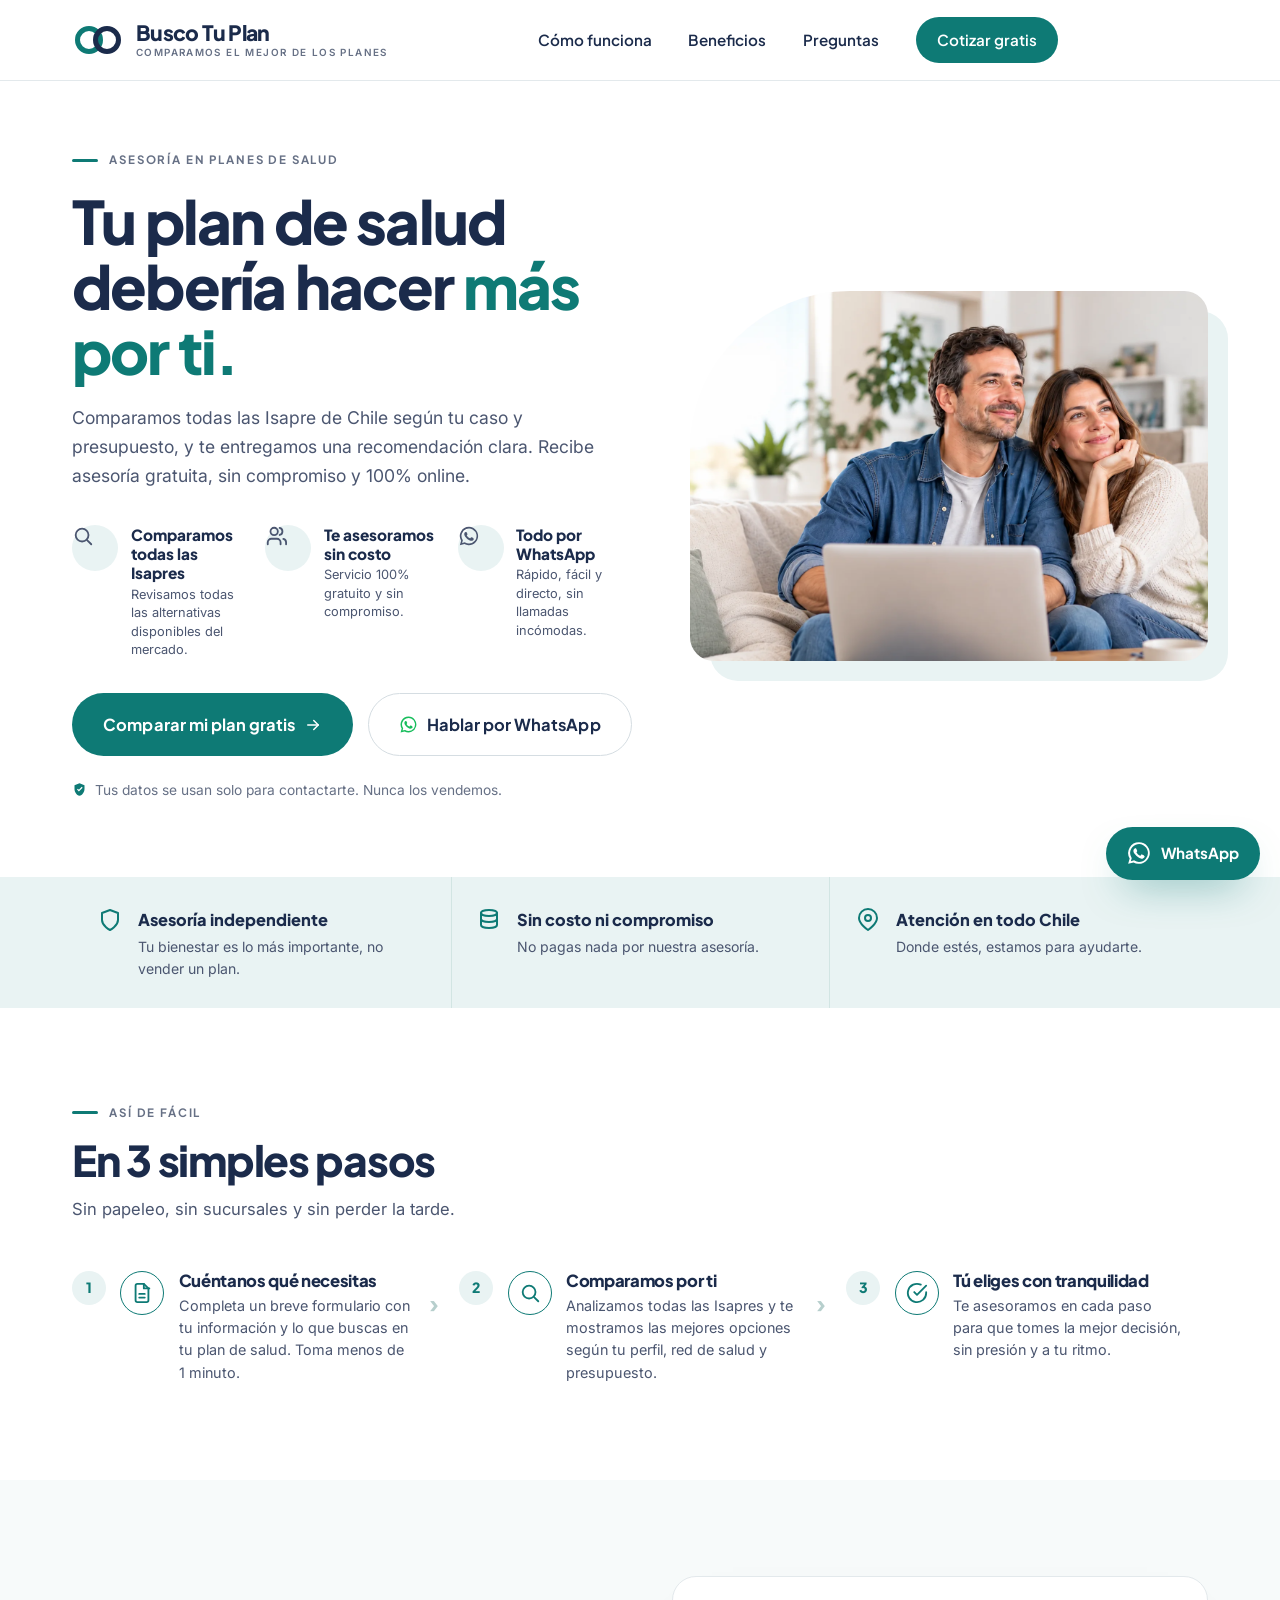
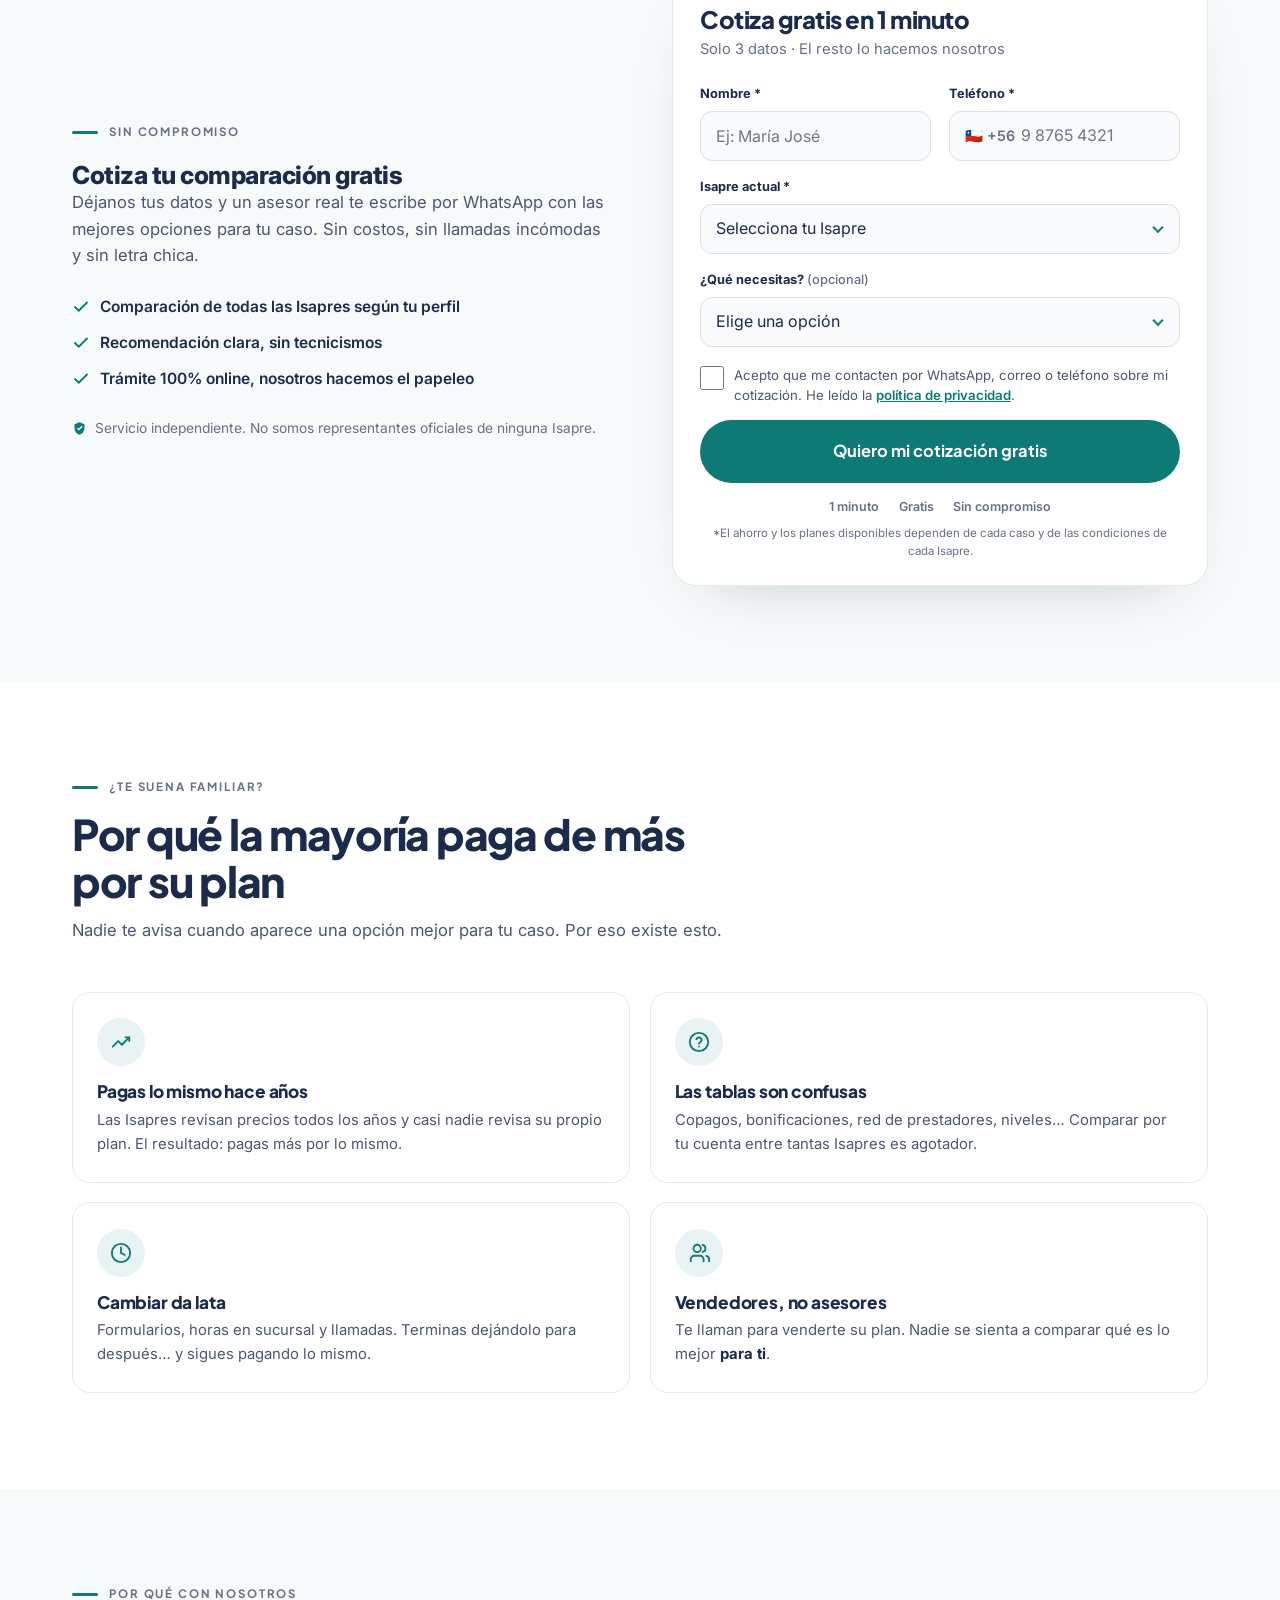
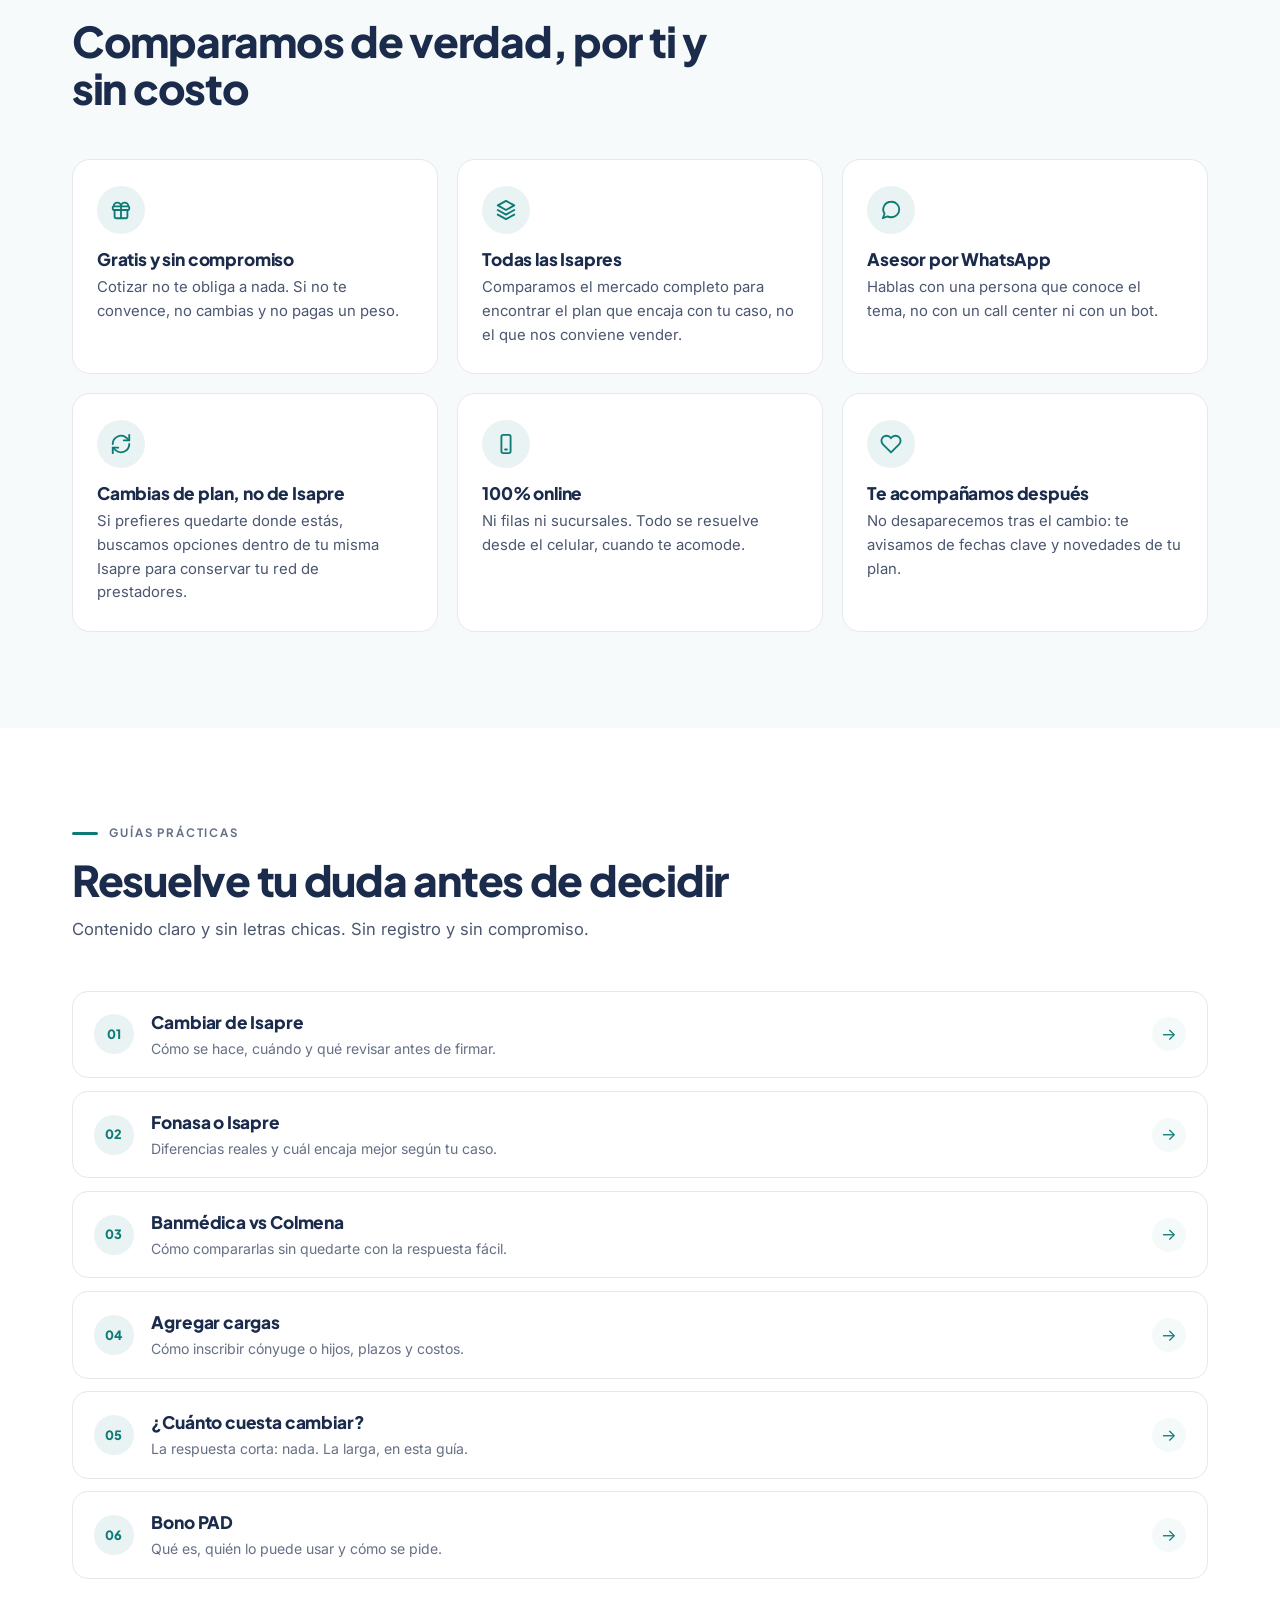
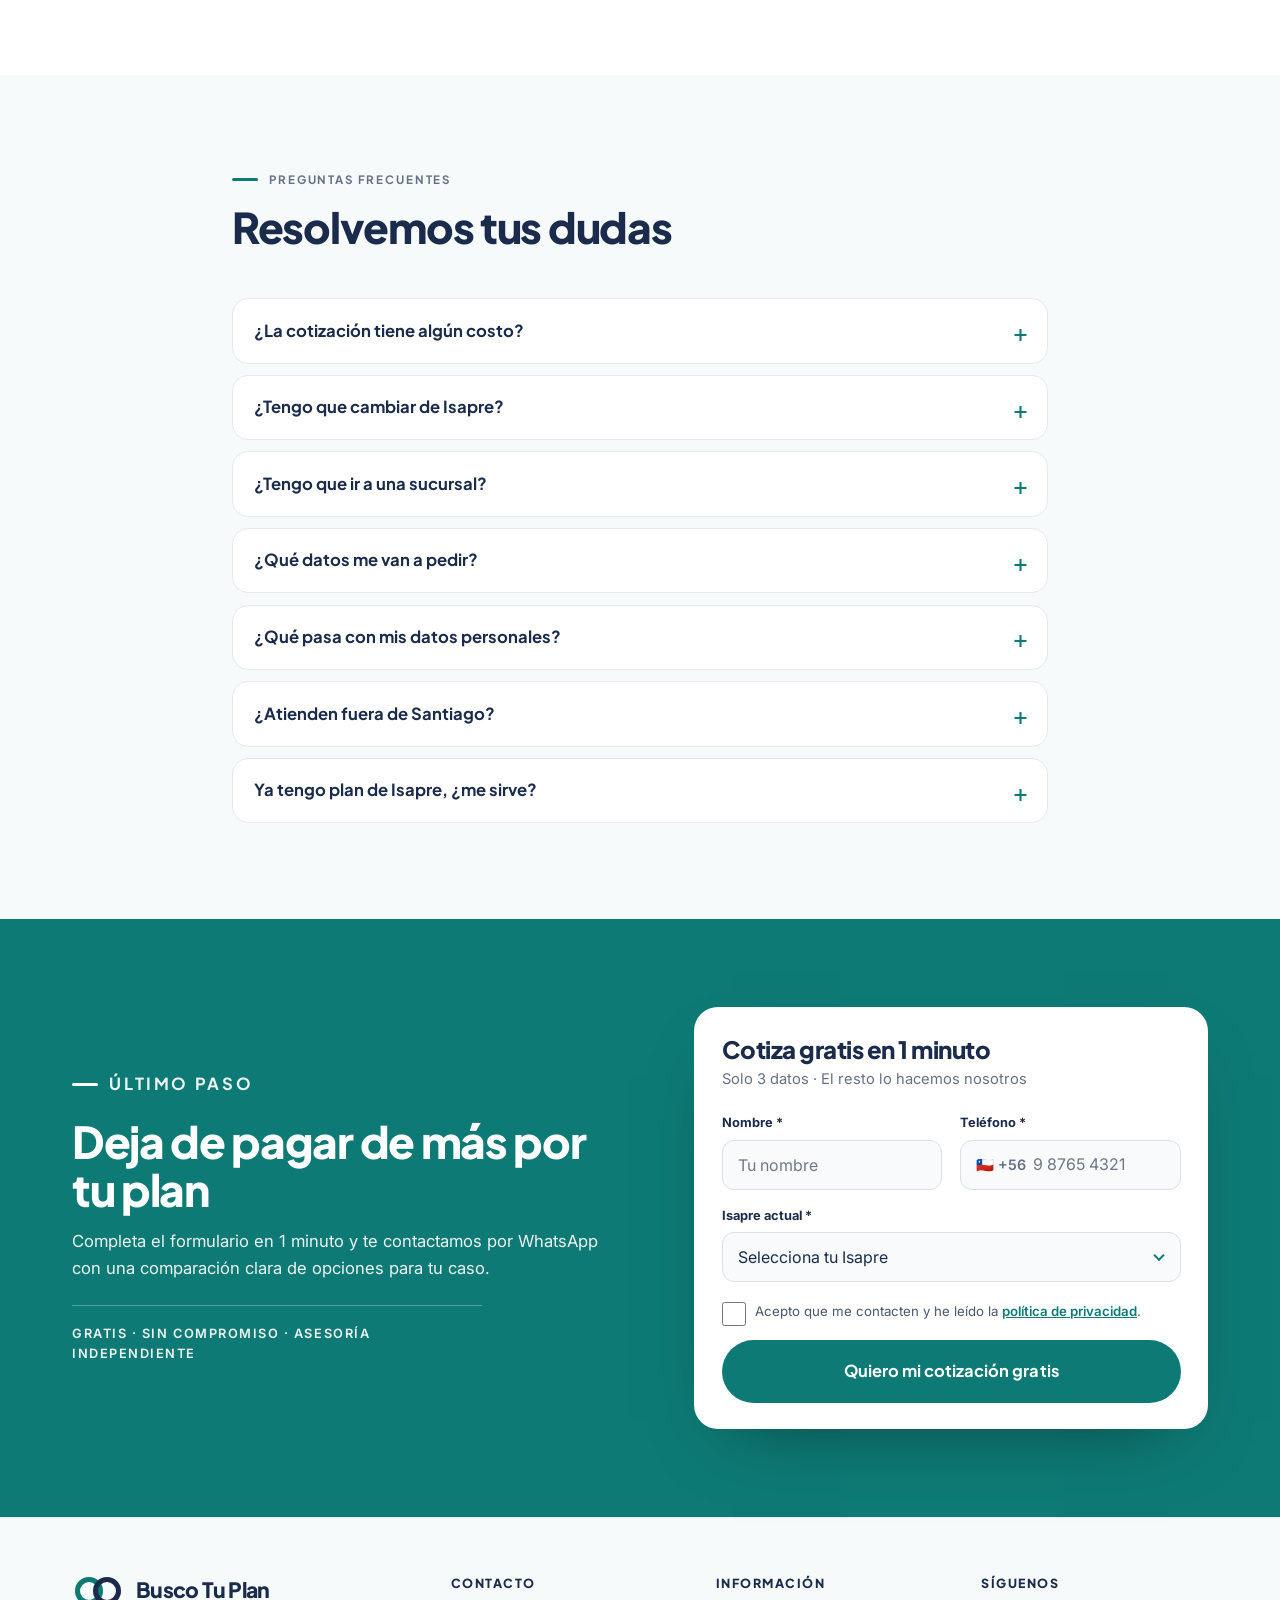
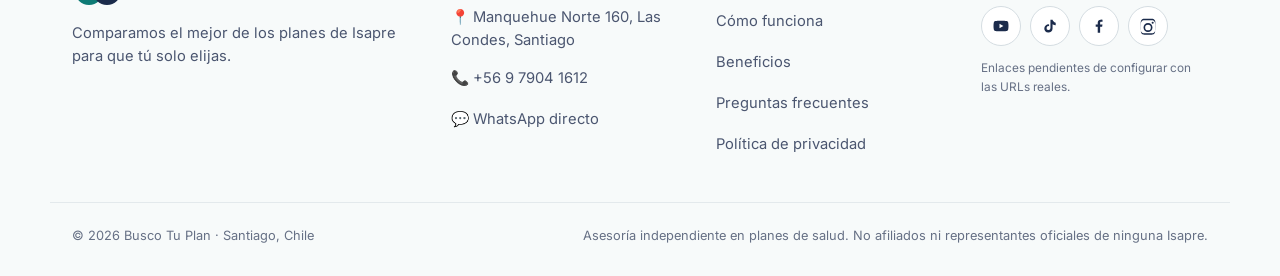
==== commit 9a423e7e: "Migracion al diseno teal corporativo: home, 6 guias y privacidad con nueva identidad (Plus Jakarta S" ====
--- a/index.html
+++ b/index.html
@@ -4,10 +4,11 @@
 <meta charset="utf-8">
 <meta name="viewport" content="width=device-width, initial-scale=1, viewport-fit=cover">
 
+<!-- BuscoTuPlan — home principal (línea teal corporativa) -->
 <title>Cotiza tu plan de Isapre y ahorra | Busco Tu Plan — asesoría gratuita</title>
 <meta name="description" content="Comparamos todos los planes de Isapre de Chile por ti. Cotización 100% gratis y sin compromiso: déjanos tus datos y un asesor te contacta por WhatsApp.">
-<meta name="robots" content="index, follow, max-image-preview:large">
-<meta name="theme-color" content="#16BD5B">
+<meta name="robots" content="index, follow">
+<meta name="theme-color" content="#0E7A75">
 <link rel="canonical" href="https://www.buscotuplan.cl/">
 
 <!-- Favicons -->
@@ -27,21 +28,18 @@
 <meta name="twitter:description" content="Comparamos todos los planes de Isapre por ti. Sin costo y sin compromiso.">
 <meta name="twitter:image" content="https://www.buscotuplan.cl/assets/img/logo.webp">
 
-<!-- Tipografías: Alfa Slab One (titulares, herencia de marca) + Inter (lectura) -->
+<!-- Tipografía: Plus Jakarta Sans (títulos) + Inter (texto) -->
 <link rel="preconnect" href="https://fonts.googleapis.com">
 <link rel="preconnect" href="https://fonts.gstatic.com" crossorigin>
-<link rel="preload" as="style" href="https://fonts.googleapis.com/css2?family=Alfa+Slab+One&family=Inter:wght@400;500;600;700;800&display=swap">
-<link rel="stylesheet" href="https://fonts.googleapis.com/css2?family=Alfa+Slab+One&family=Inter:wght@400;500;600;700;800&display=swap">
-
-<link rel="stylesheet" href="assets/css/styles.css?v=20261020g">
+<link rel="preload" as="style" href="https://fonts.googleapis.com/css2?family=Plus+Jakarta+Sans:wght@600;700;800&family=Inter:wght@400;500;600;700&display=swap">
+<link rel="stylesheet" href="https://fonts.googleapis.com/css2?family=Plus+Jakarta+Sans:wght@600;700;800&family=Inter:wght@400;500;600;700&display=swap">
+
+<link rel="stylesheet" href="assets/css/styles.css?v=20261028c">
 
 <!-- Google Analytics 4: se carga solo si configuraste GA4_ID en ga.js -->
 <script src="assets/js/ga.js?v=20261020g" defer></script>
 
-<!-- Variante del CTA principal.
-     Entrar con ?cta=wa muestra el botón de WhatsApp como acción principal
-     (lo usamos en las campañas de anuncios para medir qué convierte más).
-     Se guarda en la sesión para que la experiencia sea consistente. -->
+<!-- Variante del CTA principal (?cta=wa) — igual que en el home actual -->
 <script>
   try {
     var btpCta = new URLSearchParams(location.search).get('cta') || sessionStorage.getItem('btp_cta') || '';
@@ -50,7 +48,7 @@
   } catch (e) { /* modo privado */ }
 </script>
 
-<!-- Datos estructurados: negocio + preguntas frecuentes (mejora SEO y FAQ en Google) -->
+<!-- Datos estructurados: negocio + preguntas frecuentes -->
 <script type="application/ld+json">
 {
   "@context": "https://schema.org",
@@ -96,9 +94,13 @@
 <header class="site-header" id="top">
   <div class="container header-inner">
     <a class="brand" href="#inicio">
-      <img src="assets/img/logo-icon.webp" alt="" width="52" height="52" loading="eager">
+      <!-- Logo de anillas (réplica del diseño de referencia; sustituible por el logo real) -->
+      <svg class="brand-mark" viewBox="0 0 52 30" width="52" height="30" aria-hidden="true">
+        <circle cx="17" cy="15" r="11.5" fill="none" stroke="#0E7A75" stroke-width="5"/>
+        <circle cx="35" cy="15" r="11.5" fill="none" stroke="#1B2B4B" stroke-width="5"/>
+      </svg>
       <span class="brand-text">
-        <strong>Busco<span>Tu</span>Plan</strong>
+        <strong>Busco Tu Plan</strong>
         <small>Comparamos el mejor de los planes</small>
       </span>
     </a>
@@ -123,52 +125,196 @@
   <div class="container hero-grid">
 
     <div class="hero-copy">
-      <p class="eyebrow">
-        <span class="dot"></span> Asesoría gratuita · Sin compromiso · 100% online
+      <p class="eyebrow">Asesoría en planes de salud</p>
+
+      <h1>Tu plan de salud debería hacer <em>más por ti.</em></h1>
+
+      <p class="lead">
+        Comparamos todas las Isapre de Chile según tu caso y presupuesto, y te
+        entregamos una recomendación clara. Recibe asesoría gratuita, sin
+        compromiso y 100% online.
       </p>
 
-      <h1>Compara tu plan de Isapre y <span>ahorra cada mes</span></h1>
-
-      <p class="lead">
-        Déjanos tus datos y un asesor personal te contacta por WhatsApp con una
-        comparación real de planes para tu caso. Nosotros hacemos el trámite por ti.
-      </p>
-
-      <ul class="check-list">
-        <li>Cotización <strong>100% gratis</strong> y sin compromiso</li>
-        <li>Comparamos <strong>todas las Isapres</strong>, no solo una</li>
-        <li>Cambias de plan <strong>sin perder tu Isapre</strong> ni tu red de prestadores</li>
-        <li>Trámite <strong>100% online</strong>: sin filas ni sucursales</li>
-      </ul>
+      <div class="hero-feats">
+        <div class="feat">
+          <span class="ico-circle" aria-hidden="true">
+            <svg viewBox="0 0 24 24" fill="none" stroke="currentColor" stroke-width="2" stroke-linecap="round" stroke-linejoin="round"><circle cx="11" cy="11" r="7"/><path d="m21 21-4.3-4.3"/></svg>
+          </span>
+          <span>
+            <strong>Comparamos todas las Isapres</strong>
+            <span>Revisamos todas las alternativas disponibles del mercado.</span>
+          </span>
+        </div>
+        <div class="feat">
+          <span class="ico-circle" aria-hidden="true">
+            <svg viewBox="0 0 24 24" fill="none" stroke="currentColor" stroke-width="2" stroke-linecap="round" stroke-linejoin="round"><path d="M17 21v-2a4 4 0 0 0-4-4H7a4 4 0 0 0-4 4v2"/><circle cx="10" cy="7" r="4"/><path d="M23 21v-2a4 4 0 0 0-3-3.87"/><path d="M16 3.13a4 4 0 0 1 0 7.75"/></svg>
+          </span>
+          <span>
+            <strong>Te asesoramos sin costo</strong>
+            <span>Servicio 100% gratuito y sin compromiso.</span>
+          </span>
+        </div>
+        <div class="feat">
+          <span class="ico-circle" aria-hidden="true">
+            <svg viewBox="0 0 24 24" width="21" height="21" aria-hidden="true"><path fill="currentColor" d="M12 2a10 10 0 0 0-8.6 15.1L2 22l5-1.3A10 10 0 1 0 12 2m0 18.2a8.2 8.2 0 0 1-4.2-1.2l-.3-.2-3 .8.8-2.9-.2-.3A8.2 8.2 0 1 1 12 20.2m4.6-6.1c-.3-.1-1.5-.7-1.7-.8s-.4-.1-.6.1-.7.8-.8 1-.3.2-.5.1a6.7 6.7 0 0 1-3.3-2.9c-.2-.4.2-.4.6-1.2.1-.2 0-.4 0-.5l-.8-1.8c-.2-.4-.4-.4-.6-.4h-.5a1 1 0 0 0-.7.3 2.9 2.9 0 0 0-.9 2.1 5 5 0 0 0 1.1 2.7 11.4 11.4 0 0 0 4.4 3.8c1.6.7 2.2.7 3 .6a2.6 2.6 0 0 0 1.7-1.2 2.1 2.1 0 0 0 .1-1.2c0-.1-.2-.2-.5-.3"/></svg>
+          </span>
+          <span>
+            <strong>Todo por WhatsApp</strong>
+            <span>Rápido, fácil y directo, sin llamadas incómodas.</span>
+          </span>
+        </div>
+      </div>
 
       <div class="hero-cta">
-        <a class="btn btn-primary btn-lg cta-form" href="#cotizar">Quiero mi cotización gratis</a>
+        <a class="btn btn-primary btn-lg cta-form" href="#cotizar">
+          Comparar mi plan gratis
+          <svg class="btn-arrow" viewBox="0 0 24 24" width="18" height="18" fill="none" stroke="currentColor" stroke-width="2" stroke-linecap="round" stroke-linejoin="round" aria-hidden="true"><path d="M5 12h14"/><path d="m13 6 6 6-6 6"/></svg>
+        </a>
         <a class="btn btn-wa btn-lg cta-wa" data-wa="Hola, quiero cotizar mi plan de Isapre. ¿Me pueden orientar?" data-wa-lugar="hero" href="https://wa.me/56979041612" target="_blank" rel="noopener">
-          <svg viewBox="0 0 24 24" width="20" height="20" aria-hidden="true"><path fill="currentColor" d="M12 2a10 10 0 0 0-8.6 15.1L2 22l5-1.3A10 10 0 1 0 12 2m0 18.2a8.2 8.2 0 0 1-4.2-1.2l-.3-.2-3 .8.8-2.9-.2-.3A8.2 8.2 0 1 1 12 20.2m4.6-6.1c-.3-.1-1.5-.7-1.7-.8s-.4-.1-.6.1-.7.8-.8 1-.3.2-.5.1a6.7 6.7 0 0 1-3.3-2.9c-.2-.4.2-.4.6-1.2.1-.2 0-.4 0-.5l-.8-1.8c-.2-.4-.4-.4-.6-.4h-.5a1 1 0 0 0-.7.3 2.9 2.9 0 0 0-.9 2.1 5 5 0 0 0 1.1 2.7 11.4 11.4 0 0 0 4.4 3.8c1.6.7 2.2.7 3 .6a2.6 2.6 0 0 0 1.7-1.2 2.1 2.1 0 0 0 .1-1.2c0-.1-.2-.2-.5-.3"/></svg>
-          <span class="cta-a">Escríbenos por WhatsApp</span>
+          <svg viewBox="0 0 24 24" width="19" height="19" aria-hidden="true"><path fill="currentColor" d="M12 2a10 10 0 0 0-8.6 15.1L2 22l5-1.3A10 10 0 1 0 12 2m0 18.2a8.2 8.2 0 0 1-4.2-1.2l-.3-.2-3 .8.8-2.9-.2-.3A8.2 8.2 0 1 1 12 20.2m4.6-6.1c-.3-.1-1.5-.7-1.7-.8s-.4-.1-.6.1-.7.8-.8 1-.3.2-.5.1a6.7 6.7 0 0 1-3.3-2.9c-.2-.4.2-.4.6-1.2.1-.2 0-.4 0-.5l-.8-1.8c-.2-.4-.4-.4-.6-.4h-.5a1 1 0 0 0-.7.3 2.9 2.9 0 0 0-.9 2.1 5 5 0 0 0 1.1 2.7 11.4 11.4 0 0 0 4.4 3.8c1.6.7 2.2.7 3 .6a2.6 2.6 0 0 0 1.7-1.2 2.1 2.1 0 0 0 .1-1.2c0-.1-.2-.2-.5-.3"/></svg>
+          <span class="cta-a">Hablar por WhatsApp</span>
           <span class="cta-b">Escríbenos ahora y cotiza en minutos</span>
         </a>
         <p class="cta-wa-nota">Respondemos en minutos · Sin compromiso</p>
       </div>
 
       <p class="trust-line">
-        <svg viewBox="0 0 24 24" width="16" height="16" aria-hidden="true"><path fill="currentColor" d="M12 2 4 5v6c0 5 3.4 9.7 8 11 4.6-1.3 8-6 8-11V5l-8-3m-1 13-3-3 1.4-1.4L11 12.2l4.6-4.6L17 9l-6 6Z"/></svg>
+        <svg viewBox="0 0 24 24" width="15" height="15" aria-hidden="true"><path fill="currentColor" d="M12 2 4 5v6c0 5 3.4 9.7 8 11 4.6-1.3 8-6 8-11V5l-8-3m-1 13-3-3 1.4-1.4L11 12.2l4.6-4.6L17 9l-6 6Z"/></svg>
         Tus datos se usan solo para contactarte. Nunca los vendemos.
       </p>
-
-      <p class="hero-stats" aria-hidden="false">
-        <span><strong>1 min</strong> para cotizar</span>
-        <span><strong>0</strong> costo</span>
-        <span><strong>Todas</strong> las Isapres</span>
+    </div>
+
+    <!-- Foto del hero (reemplazar por la foto real) -->
+    <figure class="hero-media" id="hero-media">
+      <img src="assets/img/hero-familia.webp?v=20261028a"
+           alt="Pareja comparando su plan de Isapre desde el computador"
+           width="1600" height="1023" fetchpriority="high"
+           onerror="document.getElementById('hero-media').classList.add('is-empty')">
+      <div class="hero-ph" aria-hidden="true">
+        <svg viewBox="0 0 120 120" fill="none" stroke="currentColor" stroke-width="6">
+          <circle cx="46" cy="60" r="30"/>
+          <circle cx="74" cy="60" r="30"/>
+        </svg>
+      </div>
+    </figure>
+
+  </div>
+</section>
+
+<!-- ================================================================ BANDA DE CONFIANZA -->
+<section class="trust-band">
+  <div class="container">
+    <ul class="trust-row">
+      <li class="trust-item">
+        <svg viewBox="0 0 24 24" width="24" height="24" fill="none" stroke="currentColor" stroke-width="2" stroke-linecap="round" stroke-linejoin="round" aria-hidden="true"><path d="M12 22s8-4 8-10V5l-8-3-8 3v7c0 6 8 10 8 10z"/></svg>
+        <span>
+          <strong>Asesoría independiente</strong>
+          <span>Tu bienestar es lo más importante, no vender un plan.</span>
+        </span>
+      </li>
+      <li class="trust-item">
+        <svg viewBox="0 0 24 24" width="24" height="24" fill="none" stroke="currentColor" stroke-width="2" stroke-linecap="round" stroke-linejoin="round" aria-hidden="true"><ellipse cx="12" cy="5" rx="8" ry="3"/><path d="M4 5v6c0 1.7 3.6 3 8 3s8-1.3 8-3V5"/><path d="M4 11v6c0 1.7 3.6 3 8 3s8-1.3 8-3v-6"/></svg>
+        <span>
+          <strong>Sin costo ni compromiso</strong>
+          <span>No pagas nada por nuestra asesoría.</span>
+        </span>
+      </li>
+      <li class="trust-item">
+        <svg viewBox="0 0 24 24" width="24" height="24" fill="none" stroke="currentColor" stroke-width="2" stroke-linecap="round" stroke-linejoin="round" aria-hidden="true"><path d="M21 10c0 6-9 12-9 12s-9-6-9-12a9 9 0 0 1 18 0z"/><circle cx="12" cy="10" r="3"/></svg>
+        <span>
+          <strong>Atención en todo Chile</strong>
+          <span>Donde estés, estamos para ayudarte.</span>
+        </span>
+      </li>
+    </ul>
+  </div>
+</section>
+
+<!-- ================================================================ CÓMO FUNCIONA -->
+<section class="section" id="como-funciona">
+  <div class="container">
+    <div class="section-head">
+      <p class="eyebrow">Así de fácil</p>
+      <h2>En 3 simples pasos</h2>
+      <p class="section-sub">Sin papeleo, sin sucursales y sin perder la tarde.</p>
+    </div>
+
+    <ol class="steps">
+      <li class="step">
+        <span class="step-num" aria-hidden="true">1</span>
+        <span class="ico-circle ico-circle-outline" aria-hidden="true">
+          <svg viewBox="0 0 24 24" fill="none" stroke="currentColor" stroke-width="2" stroke-linecap="round" stroke-linejoin="round"><path d="M14 2H7a2 2 0 0 0-2 2v16a2 2 0 0 0 2 2h10a2 2 0 0 0 2-2V7z"/><path d="M14 2v5h6"/><path d="M9 13h6M9 17h6"/></svg>
+        </span>
+        <span class="step-text">
+          <h3>Cuéntanos qué necesitas</h3>
+          <p>Completa un breve formulario con tu información y lo que buscas en
+            tu plan de salud. Toma menos de 1 minuto.</p>
+        </span>
+      </li>
+      <li class="step">
+        <span class="step-num" aria-hidden="true">2</span>
+        <span class="ico-circle ico-circle-outline" aria-hidden="true">
+          <svg viewBox="0 0 24 24" fill="none" stroke="currentColor" stroke-width="2" stroke-linecap="round" stroke-linejoin="round"><circle cx="11" cy="11" r="7"/><path d="m21 21-4.3-4.3"/></svg>
+        </span>
+        <span class="step-text">
+          <h3>Comparamos por ti</h3>
+          <p>Analizamos todas las Isapres y te mostramos las mejores opciones
+            según tu perfil, red de salud y presupuesto.</p>
+        </span>
+      </li>
+      <li class="step">
+        <span class="step-num" aria-hidden="true">3</span>
+        <span class="ico-circle ico-circle-outline" aria-hidden="true">
+          <svg viewBox="0 0 24 24" fill="none" stroke="currentColor" stroke-width="2" stroke-linecap="round" stroke-linejoin="round"><path d="M22 11.1V12a10 10 0 1 1-5.9-9.1"/><path d="M22 4 12 14l-3-3"/></svg>
+        </span>
+        <span class="step-text">
+          <h3>Tú eliges con tranquilidad</h3>
+          <p>Te asesoramos en cada paso para que tomes la mejor decisión, sin
+            presión y a tu ritmo.</p>
+        </span>
+      </li>
+    </ol>
+  </div>
+</section>
+
+<!-- ================================================================ FORMULARIO -->
+<section class="section section-alt" id="cotizar">
+  <div class="container cotiza-grid">
+
+    <div class="cotiza-copy">
+      <p class="eyebrow">Sin compromiso</p>
+      <h2>Cotiza tu comparación gratis</h2>
+      <p class="section-sub">Déjanos tus datos y un asesor real te escribe por
+        WhatsApp con las mejores opciones para tu caso. Sin costos, sin llamadas
+        incómodas y sin letra chica.</p>
+
+      <ul class="check-list">
+        <li>
+          <svg viewBox="0 0 24 24" width="18" height="18" fill="none" stroke="currentColor" stroke-width="2.4" stroke-linecap="round" stroke-linejoin="round" aria-hidden="true"><path d="M20 6 9 17l-5-5"/></svg>
+          Comparación de todas las Isapres según tu perfil
+        </li>
+        <li>
+          <svg viewBox="0 0 24 24" width="18" height="18" fill="none" stroke="currentColor" stroke-width="2.4" stroke-linecap="round" stroke-linejoin="round" aria-hidden="true"><path d="M20 6 9 17l-5-5"/></svg>
+          Recomendación clara, sin tecnicismos
+        </li>
+        <li>
+          <svg viewBox="0 0 24 24" width="18" height="18" fill="none" stroke="currentColor" stroke-width="2.4" stroke-linecap="round" stroke-linejoin="round" aria-hidden="true"><path d="M20 6 9 17l-5-5"/></svg>
+          Trámite 100% online, nosotros hacemos el papeleo
+        </li>
+      </ul>
+
+      <p class="trust-line">
+        <svg viewBox="0 0 24 24" width="15" height="15" aria-hidden="true"><path fill="currentColor" d="M12 2 4 5v6c0 5 3.4 9.7 8 11 4.6-1.3 8-6 8-11V5l-8-3m-1 13-3-3 1.4-1.4L11 12.2l4.6-4.6L17 9l-6 6Z"/></svg>
+        Servicio independiente. No somos representantes oficiales de ninguna Isapre.
       </p>
     </div>
 
     <!-- ------------------------------------------------------ FORMULARIO -->
-    <div class="hero-form" id="cotizar">
+    <div class="form-shell">
       <div class="form-card">
         <div class="form-card-head">
           <h2>Cotiza gratis en 1 minuto</h2>
-          <p>Solo 3 datos. El resto lo hacemos nosotros.</p>
+          <p>Solo 3 datos · El resto lo hacemos nosotros</p>
         </div>
 
         <form class="lead-form" id="form-hero" novalidate>
@@ -184,72 +330,78 @@
           <input type="hidden" name="referrer" value="">
           <input type="hidden" name="landing_url" value="">
 
-          <div class="field">
-            <label for="f-nombre">Nombre <span aria-hidden="true">*</span></label>
-            <input type="text" id="f-nombre" name="nombre" placeholder="Ej: María José"
-                   autocomplete="given-name" maxlength="120" required>
-            <p class="field-error" data-error-for="nombre" role="alert"></p>
-          </div>
-
-          <div class="field">
-            <label for="f-telefono">Teléfono <span aria-hidden="true">*</span></label>
-            <div class="phone-wrap">
-              <span class="phone-prefix" aria-hidden="true">🇨🇱 +56</span>
-              <input type="tel" id="f-telefono" name="telefono" placeholder="9 8765 4321"
-                     inputmode="numeric" autocomplete="tel-national" maxlength="14" required>
+          <div class="form-grid">
+            <div class="field">
+              <label for="f-nombre">Nombre <span aria-hidden="true">*</span></label>
+              <input type="text" id="f-nombre" name="nombre" placeholder="Ej: María José"
+                     autocomplete="given-name" maxlength="120" required>
+              <p class="field-error" data-error-for="nombre" role="alert"></p>
             </div>
-            <p class="field-error" data-error-for="telefono" role="alert"></p>
-          </div>
-
-          <div class="field">
-            <label for="f-isapre">Isapre actual <span aria-hidden="true">*</span></label>
-            <div class="select-wrap">
-              <select id="f-isapre" name="isapre_actual" required>
-                <option value="">Selecciona tu Isapre</option>
-                <option>Colmena</option>
-                <option>Consalud</option>
-                <option>Banmédica</option>
-                <option>Cruz Blanca</option>
-                <option>Vida Tres</option>
-                <option>Fundación</option>
-                <option>Masculina</option>
-                <option>Particular</option>
-                <option>Mutualidad / FONASA</option>
-                <option>No tengo / No sé</option>
-              </select>
+
+            <div class="field">
+              <label for="f-telefono">Teléfono <span aria-hidden="true">*</span></label>
+              <div class="phone-wrap">
+                <span class="phone-prefix" aria-hidden="true">🇨🇱 +56</span>
+                <input type="tel" id="f-telefono" name="telefono" placeholder="9 8765 4321"
+                       inputmode="numeric" autocomplete="tel-national" maxlength="14" required>
+              </div>
+              <p class="field-error" data-error-for="telefono" role="alert"></p>
             </div>
-            <p class="field-error" data-error-for="isapre_actual" role="alert"></p>
-          </div>
-
-          <div class="field">
-            <label for="f-necesidad">¿Qué necesitas? <span class="opt">(opcional)</span></label>
-            <div class="select-wrap">
-              <select id="f-necesidad" name="necesidad">
-                <option value="">Elige una opción</option>
-                <option>Ahorrar en mi plan actual</option>
-                <option>Cambiar de Isapre</option>
-                <option>Cotizar para mi familia</option>
-                <option>Agregar cargas (hijos o cónyuge)</option>
-                <option>No tengo plan todavía</option>
-                <option>No sé, necesito orientación</option>
-              </select>
+
+            <div class="field field-full">
+              <label for="f-isapre">Isapre actual <span aria-hidden="true">*</span></label>
+              <div class="select-wrap">
+                <select id="f-isapre" name="isapre_actual" required>
+                  <option value="">Selecciona tu Isapre</option>
+                  <option>Colmena</option>
+                  <option>Consalud</option>
+                  <option>Banmédica</option>
+                  <option>Cruz Blanca</option>
+                  <option>Vida Tres</option>
+                  <option>Fundación</option>
+                  <option>Masculina</option>
+                  <option>Particular</option>
+                  <option>Mutualidad / FONASA</option>
+                  <option>No tengo / No sé</option>
+                </select>
+              </div>
+              <p class="field-error" data-error-for="isapre_actual" role="alert"></p>
+            </div>
+
+            <div class="field field-full">
+              <label for="f-necesidad">¿Qué necesitas? <span class="opt">(opcional)</span></label>
+              <div class="select-wrap">
+                <select id="f-necesidad" name="necesidad">
+                  <option value="">Elige una opción</option>
+                  <option>Ahorrar en mi plan actual</option>
+                  <option>Cambiar de Isapre</option>
+                  <option>Cotizar para mi familia</option>
+                  <option>Agregar cargas (hijos o cónyuge)</option>
+                  <option>No tengo plan todavía</option>
+                  <option>No sé, necesito orientación</option>
+                </select>
+              </div>
             </div>
           </div>
 
-          <label class="check">
-            <input type="checkbox" name="consent" value="1" required>
-            <span>Acepto que me contacten por WhatsApp, correo o teléfono sobre mi
-              cotización. He leído la <a href="privacidad.html" target="_blank" rel="noopener">política de privacidad</a>.</span>
-          </label>
-          <p class="field-error" data-error-for="consent" role="alert"></p>
-
-          <button type="submit" class="btn btn-primary btn-block btn-lg">
-            <span class="btn-label">Quiero mi cotización gratis</span>
-            <span class="btn-loading" aria-hidden="true">Enviando…</span>
-          </button>
+          <div class="form-actions">
+            <div class="consent-block">
+              <label class="check">
+                <input type="checkbox" name="consent" value="1" required>
+                <span>Acepto que me contacten por WhatsApp, correo o teléfono sobre mi
+                  cotización. He leído la <a href="privacidad.html" target="_blank" rel="noopener">política de privacidad</a>.</span>
+              </label>
+              <p class="field-error" data-error-for="consent" role="alert"></p>
+            </div>
+
+            <button type="submit" class="btn btn-primary btn-lg btn-block">
+              <span class="btn-label">Quiero mi cotización gratis</span>
+              <span class="btn-loading" aria-hidden="true">Enviando…</span>
+            </button>
+          </div>
 
           <p class="form-micro">
-            <span>⏱ 1 minuto</span><span>💚 Gratis</span><span>🔒 Sin compromiso</span>
+            <span>1 minuto</span><span>Gratis</span><span>Sin compromiso</span>
           </p>
           <p class="form-note">*El ahorro y los planes disponibles dependen de cada caso
             y de las condiciones de cada Isapre.</p>
@@ -258,12 +410,13 @@
         <!-- Éxito -->
         <div class="form-success" id="success-hero" hidden>
           <div class="success-icon" aria-hidden="true">
-            <svg viewBox="0 0 24 24" width="34" height="34"><path fill="currentColor" d="M9 16.2 4.8 12l-1.4 1.4L9 19 21 7l-1.4-1.4z"/></svg>
+            <svg viewBox="0 0 24 24" width="30" height="30" fill="none" stroke="currentColor" stroke-width="2.4" stroke-linecap="round" stroke-linejoin="round"><path d="M20 6 9 17l-5-5"/></svg>
           </div>
           <h3>¡Listo! Recibimos tus datos</h3>
           <p class="success-msg">Te escribiremos por WhatsApp muy pronto con tu
             comparación de planes. Mientras tanto, puedes continuar ya mismo:</p>
           <a class="btn btn-wa btn-block btn-lg" data-wa-lugar="exito-hero" href="https://wa.me/56979041612" target="_blank" rel="noopener">
+            <svg viewBox="0 0 24 24" width="19" height="19" aria-hidden="true"><path fill="currentColor" d="M12 2a10 10 0 0 0-8.6 15.1L2 22l5-1.3A10 10 0 1 0 12 2m0 18.2a8.2 8.2 0 0 1-4.2-1.2l-.3-.2-3 .8.8-2.9-.2-.3A8.2 8.2 0 1 1 12 20.2m4.6-6.1c-.3-.1-1.5-.7-1.7-.8s-.4-.1-.6.1-.7.8-.8 1-.3.2-.5.1a6.7 6.7 0 0 1-3.3-2.9c-.2-.4.2-.4.6-1.2.1-.2 0-.4 0-.5l-.8-1.8c-.2-.4-.4-.4-.6-.4h-.5a1 1 0 0 0-.7.3 2.9 2.9 0 0 0-.9 2.1 5 5 0 0 0 1.1 2.7 11.4 11.4 0 0 0 4.4 3.8c1.6.7 2.2.7 3 .6a2.6 2.6 0 0 0 1.7-1.2 2.1 2.1 0 0 0 .1-1.2c0-.1-.2-.2-.5-.3"/></svg>
             Continuar ahora por WhatsApp
           </a>
           <button type="button" class="link-btn" data-reset>Enviar otro formulario</button>
@@ -274,169 +427,107 @@
   </div>
 </section>
 
-<!-- ================================================================ ISAPRES -->
-<section class="strip">
-  <div class="container">
-    <p class="strip-title">Cotizamos con todas las Isapres de Chile</p>
-    <ul class="chip-row">
-      <li>Colmena</li><li>Consalud</li><li>Banmédica</li><li>Cruz Blanca</li>
-      <li>Vida Tres</li><li>Fundación</li><li>Masculina</li><li>Mutualidades</li>
-    </ul>
-    <p class="strip-note">Servicio independiente de asesoría. No somos representantes
-      oficiales de ninguna Isapre.</p>
-  </div>
-</section>
-
 <!-- ================================================================ PROBLEMAS -->
 <section class="section" id="problemas">
   <div class="container">
     <div class="section-head">
-      <p class="eyebrow"><span class="dot"></span> ¿Te suena familiar?</p>
+      <p class="eyebrow">¿Te suena familiar?</p>
       <h2>Por qué la mayoría paga de más por su plan</h2>
       <p class="section-sub">Nadie te avisa cuando aparece una opción mejor para tu caso.
         Por eso existe esto.</p>
     </div>
 
-    <div class="card-grid four">
-      <article class="card">
-        <div class="card-ico" aria-hidden="true">💸</div>
+    <div class="grid-4">
+      <article class="card">
+        <span class="ico-circle" aria-hidden="true">
+          <svg viewBox="0 0 24 24" fill="none" stroke="currentColor" stroke-width="2" stroke-linecap="round" stroke-linejoin="round"><path d="m3 17 6-6 4 4 8-8"/><path d="M17 7h4v4"/></svg>
+        </span>
         <h3>Pagas lo mismo hace años</h3>
-        <p>Las Isapres revisan precios todos los años y casi nadie revisa su propio plan.
-          El resultado: pagas más por lo mismo.</p>
-      </article>
-      <article class="card">
-        <div class="card-ico" aria-hidden="true">🗂️</div>
+        <p>Las Isapres revisan precios todos los años y casi nadie revisa su propio
+          plan. El resultado: pagas más por lo mismo.</p>
+      </article>
+      <article class="card">
+        <span class="ico-circle" aria-hidden="true">
+          <svg viewBox="0 0 24 24" fill="none" stroke="currentColor" stroke-width="2" stroke-linecap="round" stroke-linejoin="round"><circle cx="12" cy="12" r="10"/><path d="M9.1 9a3 3 0 0 1 5.8 1c0 2-3 2.5-3 4"/><path d="M12 17h.01"/></svg>
+        </span>
         <h3>Las tablas son confusas</h3>
-        <p>Copagos, bonificaciones, red de prestadores, niveles… Comparar por tu cuenta
-          entre tantas Isapres es agotador.</p>
-      </article>
-      <article class="card">
-        <div class="card-ico" aria-hidden="true">🕐</div>
+        <p>Copagos, bonificaciones, red de prestadores, niveles… Comparar por tu
+          cuenta entre tantas Isapres es agotador.</p>
+      </article>
+      <article class="card">
+        <span class="ico-circle" aria-hidden="true">
+          <svg viewBox="0 0 24 24" fill="none" stroke="currentColor" stroke-width="2" stroke-linecap="round" stroke-linejoin="round"><circle cx="12" cy="12" r="10"/><path d="M12 6v6l4 2"/></svg>
+        </span>
         <h3>Cambiar da lata</h3>
-        <p>Formularios, horas en sucursal y llamadas. Terminas dejándolo para después…
-          y sigues pagando lo mismo.</p>
-      </article>
-      <article class="card">
-        <div class="card-ico" aria-hidden="true">🎯</div>
+        <p>Formularios, horas en sucursal y llamadas. Terminas dejándolo para
+          después… y sigues pagando lo mismo.</p>
+      </article>
+      <article class="card">
+        <span class="ico-circle" aria-hidden="true">
+          <svg viewBox="0 0 24 24" fill="none" stroke="currentColor" stroke-width="2" stroke-linecap="round" stroke-linejoin="round"><path d="M17 21v-2a4 4 0 0 0-4-4H7a4 4 0 0 0-4 4v2"/><circle cx="10" cy="7" r="4"/><path d="M23 21v-2a4 4 0 0 0-3-3.87"/><path d="M16 3.13a4 4 0 0 1 0 7.75"/></svg>
+        </span>
         <h3>Vendedores, no asesores</h3>
-        <p>Te llaman para venderte su plan. Nadie se sienta a comparar qué es lo mejor
-          <em>para ti</em>.</p>
+        <p>Te llaman para venderte su plan. Nadie se sienta a comparar qué es lo
+          mejor <em>para ti</em>.</p>
       </article>
     </div>
   </div>
 </section>
 
-<!-- ================================================================ CÓMO FUNCIONA -->
-<section class="section section-alt" id="como-funciona">
+<!-- ================================================================ BENEFICIOS -->
+<section class="section section-alt" id="beneficios">
   <div class="container">
     <div class="section-head">
-      <p class="eyebrow"><span class="dot"></span> Cómo funciona</p>
-      <h2>3 pasos y listo</h2>
-      <p class="section-sub">Sin papeleo, sin sucursales y sin perder la tarde.</p>
-    </div>
-
-    <ol class="steps">
-      <li class="step">
-        <span class="step-num">1</span>
-        <h3>Déjanos tus datos</h3>
-        <p>Toma menos de un minuto: nombre, teléfono y tu Isapre actual. Nada más.</p>
-      </li>
-      <li class="step">
-        <span class="step-num">2</span>
-        <h3>Te escribimos por WhatsApp</h3>
-        <p>Un asesor real revisa tu caso, te explica las opciones y resuelve tus dudas.</p>
-      </li>
-      <li class="step">
-        <span class="step-num">3</span>
-        <h3>Comparas y decides</h3>
-        <p>Ves opciones claras, eliges la que te convenga y nosotros hacemos el trámite.</p>
-      </li>
-    </ol>
-
-    <div class="mid-cta">
-      <a class="btn btn-primary btn-lg" href="#cotizar">Empezar ahora — es gratis</a>
-    </div>
-  </div>
-</section>
-
-<!-- ================================================================ BENEFICIOS -->
-<section class="section" id="beneficios">
-  <div class="container">
-    <div class="section-head">
-      <p class="eyebrow"><span class="dot"></span> ¿Por qué con nosotros?</p>
+      <p class="eyebrow">Por qué con nosotros</p>
       <h2>Comparamos de verdad, por ti y sin costo</h2>
     </div>
 
-    <div class="card-grid three">
-      <article class="card card-line">
-        <div class="card-ico" aria-hidden="true">✅</div>
+    <div class="benefits">
+      <article class="card">
+        <span class="ico-circle" aria-hidden="true">
+          <svg viewBox="0 0 24 24" fill="none" stroke="currentColor" stroke-width="2" stroke-linecap="round" stroke-linejoin="round"><rect x="3" y="8" width="18" height="4" rx="1"/><path d="M12 8v13M5 12v7a2 2 0 0 0 2 2h10a2 2 0 0 0 2-2v-7"/><path d="M12 8a4 4 0 0 0-8 0M12 8a4 4 0 0 1 8 0"/></svg>
+        </span>
         <h3>Gratis y sin compromiso</h3>
         <p>Cotizar no te obliga a nada. Si no te convence, no cambias y no pagas un peso.</p>
       </article>
-      <article class="card card-line">
-        <div class="card-ico" aria-hidden="true">⚖️</div>
+      <article class="card">
+        <span class="ico-circle" aria-hidden="true">
+          <svg viewBox="0 0 24 24" fill="none" stroke="currentColor" stroke-width="2" stroke-linecap="round" stroke-linejoin="round"><path d="m12 2 9 5-9 5-9-5 9-5z"/><path d="m3 12 9 5 9-5"/><path d="m3 17 9 5 9-5"/></svg>
+        </span>
         <h3>Todas las Isapres</h3>
         <p>Comparamos el mercado completo para encontrar el plan que encaja con tu caso,
           no el que nos conviene vender.</p>
       </article>
-      <article class="card card-line">
-        <div class="card-ico" aria-hidden="true">💬</div>
+      <article class="card">
+        <span class="ico-circle" aria-hidden="true">
+          <svg viewBox="0 0 24 24" fill="none" stroke="currentColor" stroke-width="2" stroke-linecap="round" stroke-linejoin="round"><path d="M21 11.5a8.4 8.4 0 0 1-9 8.4 8.5 8.5 0 0 1-3.8-.9L3 21l2-4.9A8.4 8.4 0 0 1 12 3a8.4 8.4 0 0 1 9 8.5z"/></svg>
+        </span>
         <h3>Asesor por WhatsApp</h3>
         <p>Hablas con una persona que conoce el tema, no con un call center ni con un bot.</p>
       </article>
-      <article class="card card-line">
-        <div class="card-ico" aria-hidden="true">🔄</div>
+      <article class="card">
+        <span class="ico-circle" aria-hidden="true">
+          <svg viewBox="0 0 24 24" fill="none" stroke="currentColor" stroke-width="2" stroke-linecap="round" stroke-linejoin="round"><path d="M21 2v6h-6"/><path d="M3 12a9 9 0 0 1 15-6.7L21 8"/><path d="M3 22v-6h6"/><path d="M21 12a9 9 0 0 1-15 6.7L3 16"/></svg>
+        </span>
         <h3>Cambias de plan, no de Isapre</h3>
         <p>Si prefieres quedarte donde estás, buscamos opciones dentro de tu misma Isapre
           para conservar tu red de prestadores.</p>
       </article>
-      <article class="card card-line">
-        <div class="card-ico" aria-hidden="true">📱</div>
+      <article class="card">
+        <span class="ico-circle" aria-hidden="true">
+          <svg viewBox="0 0 24 24" fill="none" stroke="currentColor" stroke-width="2" stroke-linecap="round" stroke-linejoin="round"><rect x="7" y="2" width="10" height="20" rx="2"/><path d="M11 18h2"/></svg>
+        </span>
         <h3>100% online</h3>
         <p>Ni filas ni sucursales. Todo se resuelve desde el celular, cuando te acomode.</p>
       </article>
-      <article class="card card-line">
-        <div class="card-ico" aria-hidden="true">🤝</div>
+      <article class="card">
+        <span class="ico-circle" aria-hidden="true">
+          <svg viewBox="0 0 24 24" fill="none" stroke="currentColor" stroke-width="2" stroke-linecap="round" stroke-linejoin="round"><path d="M20.8 4.6a5.5 5.5 0 0 0-7.8 0L12 5.7l-1-1.1a5.5 5.5 0 0 0-7.8 7.8l8.8 8.8 8.8-8.8a5.5 5.5 0 0 0 0-7.8z"/></svg>
+        </span>
         <h3>Te acompañamos después</h3>
-        <p>No desaparecemos tras el cambio: te avisamos de fechas clave y novedades de tu plan.</p>
-      </article>
-    </div>
-  </div>
-</section>
-
-<!-- ================================================================ TESTIMONIOS -->
-<section class="section section-alt" id="testimonios">
-  <div class="container">
-    <div class="section-head">
-      <p class="eyebrow"><span class="dot"></span> Clientes</p>
-      <h2>Gente que ya cambió su plan</h2>
-      <!-- ================================================================
-           PENDIENTE: reemplazar por testimonios REALES de clientes (nombre,
-           comuna o foto si autorizan). Si aún no tienes, elimina toda esta
-           sección: un testimonio inventado daña la confianza y puede infringir
-           la publicidad vigente.
-           ================================================================ -->
-    </div>
-
-    <div class="card-grid three">
-      <figure class="testi">
-        <blockquote>“Llené el formulario en la mañana y a media tarde ya tenía
-          comparadas tres opciones. Cambié de plan sin moverme de la casa.”</blockquote>
-        <figcaption><strong>[Nombre del cliente]</strong><span>[Comuna] · Isapre [X]</span></figcaption>
-        <p class="testi-flag">Testimonio de ejemplo — reemplazar con uno real</p>
-      </figure>
-      <figure class="testi">
-        <blockquote>“Pensé que era un trámite eterno y fue todo por WhatsApp. Ahora
-          pago menos por un plan con mejor bonificación.”</blockquote>
-        <figcaption><strong>[Nombre del cliente]</strong><span>[Comuna] · Isapre [X]</span></figcaption>
-        <p class="testi-flag">Testimonio de ejemplo — reemplazar con uno real</p>
-      </figure>
-      <figure class="testi">
-        <blockquote>“Lo que más me gustó fue que me explicaron las diferencias sin
-          apurarme a firmar nada.”</blockquote>
-        <figcaption><strong>[Nombre del cliente]</strong><span>[Comuna] · Isapre [X]</span></figcaption>
-        <p class="testi-flag">Testimonio de ejemplo — reemplazar con uno real</p>
-      </figure>
+        <p>No desaparecemos tras el cambio: te avisamos de fechas clave y novedades de
+          tu plan.</p>
+      </article>
     </div>
   </div>
 </section>
@@ -445,46 +536,51 @@
 <section class="section" id="guias">
   <div class="container">
     <div class="section-head">
-      <p class="eyebrow"><span class="dot"></span> Guías prácticas</p>
+      <p class="eyebrow">Guías prácticas</p>
       <h2>Resuelve tu duda antes de decidir</h2>
-      <p class="section-lead">Contenido claro y sin letras chicas sobre las preguntas
-        que más nos hacen. Sin registro y sin compromiso.</p>
-    </div>
-
-    <div class="tarjetas-guias g3">
-      <a class="tarjeta-guia" href="guias/cambiar-de-isapre.html">
-        <strong>Cambiar de Isapre</strong>
-        <span>Cómo se hace, cuándo y qué revisar antes de firmar.</span>
+      <p class="section-sub">Contenido claro y sin letras chicas. Sin registro y sin compromiso.</p>
+    </div>
+
+    <div class="guias-list">
+      <a class="guia-row" href="guias/cambiar-de-isapre.html">
+        <span class="guia-idx" aria-hidden="true">01</span>
+        <span><strong>Cambiar de Isapre</strong><em>Cómo se hace, cuándo y qué revisar antes de firmar.</em></span>
+        <span class="guia-arrow" aria-hidden="true">→</span>
       </a>
-      <a class="tarjeta-guia" href="guias/fonasa-o-isapre.html">
-        <strong>Fonasa o Isapre</strong>
-        <span>Diferencias reales y cuál encaja mejor según tu caso.</span>
+      <a class="guia-row" href="guias/fonasa-o-isapre.html">
+        <span class="guia-idx" aria-hidden="true">02</span>
+        <span><strong>Fonasa o Isapre</strong><em>Diferencias reales y cuál encaja mejor según tu caso.</em></span>
+        <span class="guia-arrow" aria-hidden="true">→</span>
       </a>
-      <a class="tarjeta-guia" href="guias/banmedica-vs-colmena.html">
-        <strong>Banmédica vs Colmena</strong>
-        <span>Cómo compararlas sin quedarte con la respuesta fácil.</span>
+      <a class="guia-row" href="guias/banmedica-vs-colmena.html">
+        <span class="guia-idx" aria-hidden="true">03</span>
+        <span><strong>Banmédica vs Colmena</strong><em>Cómo compararlas sin quedarte con la respuesta fácil.</em></span>
+        <span class="guia-arrow" aria-hidden="true">→</span>
       </a>
-      <a class="tarjeta-guia" href="guias/agregar-cargas.html">
-        <strong>Agregar cargas</strong>
-        <span>Cómo inscribir cónyuge o hijos, plazos y costos.</span>
+      <a class="guia-row" href="guias/agregar-cargas.html">
+        <span class="guia-idx" aria-hidden="true">04</span>
+        <span><strong>Agregar cargas</strong><em>Cómo inscribir cónyuge o hijos, plazos y costos.</em></span>
+        <span class="guia-arrow" aria-hidden="true">→</span>
       </a>
-      <a class="tarjeta-guia" href="guias/cuanto-cuesta.html">
-        <strong>¿Cuánto cuesta cambiar?</strong>
-        <span>La respuesta corta: nada. La larga, en esta guía.</span>
+      <a class="guia-row" href="guias/cuanto-cuesta.html">
+        <span class="guia-idx" aria-hidden="true">05</span>
+        <span><strong>¿Cuánto cuesta cambiar?</strong><em>La respuesta corta: nada. La larga, en esta guía.</em></span>
+        <span class="guia-arrow" aria-hidden="true">→</span>
       </a>
-      <a class="tarjeta-guia" href="guias/bono-pad.html">
-        <strong>Bono PAD</strong>
-        <span>Qué es, quién lo puede usar y cómo se pide.</span>
+      <a class="guia-row" href="guias/bono-pad.html">
+        <span class="guia-idx" aria-hidden="true">06</span>
+        <span><strong>Bono PAD</strong><em>Qué es, quién lo puede usar y cómo se pide.</em></span>
+        <span class="guia-arrow" aria-hidden="true">→</span>
       </a>
     </div>
   </div>
 </section>
 
 <!-- ================================================================ FAQ -->
-<section class="section" id="preguntas">
+<section class="section section-alt" id="preguntas">
   <div class="container narrow">
     <div class="section-head">
-      <p class="eyebrow"><span class="dot"></span> Preguntas frecuentes</p>
+      <p class="eyebrow">Preguntas frecuentes</p>
       <h2>Resolvemos tus dudas</h2>
     </div>
 
@@ -534,75 +630,91 @@
 <section class="cta-band">
   <div class="container cta-inner">
     <div class="cta-copy">
+      <p class="eyebrow eyebrow-light">Último paso</p>
       <h2>Deja de pagar de más por tu plan</h2>
       <p>Completa el formulario en 1 minuto y te contactamos por WhatsApp con una
         comparación clara de opciones para tu caso.</p>
-    </div>
-
-    <form class="lead-form lead-form-mini" id="form-footer" novalidate>
-      <input type="text" name="website" class="hp" tabindex="-1" autocomplete="off" aria-hidden="true">
-      <input type="hidden" name="ts" value="">
-      <input type="hidden" name="origen" value="landing-footer">
-      <input type="hidden" name="utm_source" value="">
-      <input type="hidden" name="utm_medium" value="">
-      <input type="hidden" name="utm_campaign" value="">
-      <input type="hidden" name="utm_content" value="">
-      <input type="hidden" name="utm_term" value="">
-      <input type="hidden" name="referrer" value="">
-      <input type="hidden" name="landing_url" value="">
-
-      <div class="mini-row">
-        <div class="field">
-          <label for="f2-nombre">Nombre <span aria-hidden="true">*</span></label>
-          <input type="text" id="f2-nombre" name="nombre" placeholder="Tu nombre"
-                 autocomplete="given-name" maxlength="120" required>
-        </div>
-        <div class="field">
-          <label for="f2-telefono">Teléfono <span aria-hidden="true">*</span></label>
-          <div class="phone-wrap">
-            <span class="phone-prefix" aria-hidden="true">🇨🇱 +56</span>
-            <input type="tel" id="f2-telefono" name="telefono" placeholder="9 8765 4321"
-                   inputmode="numeric" autocomplete="tel-national" maxlength="14" required>
+      <p class="cta-trust">Gratis · Sin compromiso · Asesoría independiente</p>
+    </div>
+
+    <div class="cta-card">
+      <div class="form-card-head">
+        <h2>Cotiza gratis en 1 minuto</h2>
+        <p>Solo 3 datos · El resto lo hacemos nosotros</p>
+      </div>
+
+      <form class="lead-form lead-form-mini" id="form-footer" novalidate>
+        <input type="text" name="website" class="hp" tabindex="-1" autocomplete="off" aria-hidden="true">
+        <input type="hidden" name="ts" value="">
+        <input type="hidden" name="origen" value="landing-footer">
+        <input type="hidden" name="utm_source" value="">
+        <input type="hidden" name="utm_medium" value="">
+        <input type="hidden" name="utm_campaign" value="">
+        <input type="hidden" name="utm_content" value="">
+        <input type="hidden" name="utm_term" value="">
+        <input type="hidden" name="referrer" value="">
+        <input type="hidden" name="landing_url" value="">
+
+        <div class="form-grid">
+          <div class="field">
+            <label for="f2-nombre">Nombre <span aria-hidden="true">*</span></label>
+            <input type="text" id="f2-nombre" name="nombre" placeholder="Tu nombre"
+                   autocomplete="given-name" maxlength="120" required>
+            <p class="field-error" data-error-for="nombre" role="alert"></p>
+          </div>
+          <div class="field">
+            <label for="f2-telefono">Teléfono <span aria-hidden="true">*</span></label>
+            <div class="phone-wrap">
+              <span class="phone-prefix" aria-hidden="true">🇨🇱 +56</span>
+              <input type="tel" id="f2-telefono" name="telefono" placeholder="9 8765 4321"
+                     inputmode="numeric" autocomplete="tel-national" maxlength="14" required>
+            </div>
+            <p class="field-error" data-error-for="telefono" role="alert"></p>
+          </div>
+          <div class="field field-full">
+            <label for="f2-isapre">Isapre actual <span aria-hidden="true">*</span></label>
+            <div class="select-wrap">
+              <select id="f2-isapre" name="isapre_actual" required>
+                <option value="">Selecciona tu Isapre</option>
+                <option>Colmena</option><option>Consalud</option><option>Banmédica</option>
+                <option>Cruz Blanca</option><option>Vida Tres</option><option>Fundación</option>
+                <option>Masculina</option><option>Particular</option>
+                <option>Mutualidad / FONASA</option><option>No tengo / No sé</option>
+              </select>
+            </div>
+            <p class="field-error" data-error-for="isapre_actual" role="alert"></p>
           </div>
         </div>
-        <div class="field">
-          <label for="f2-isapre">Isapre actual <span aria-hidden="true">*</span></label>
-          <div class="select-wrap">
-            <select id="f2-isapre" name="isapre_actual" required>
-              <option value="">Selecciona</option>
-              <option>Colmena</option><option>Consalud</option><option>Banmédica</option>
-              <option>Cruz Blanca</option><option>Vida Tres</option><option>Fundación</option>
-              <option>Masculina</option><option>Particular</option>
-              <option>Mutualidad / FONASA</option><option>No tengo / No sé</option>
-            </select>
+
+        <div class="form-actions">
+          <div class="consent-block">
+            <label class="check">
+              <input type="checkbox" name="consent" value="1" required>
+              <span>Acepto que me contacten y he leído la
+                <a href="privacidad.html" target="_blank" rel="noopener">política de privacidad</a>.</span>
+            </label>
+            <p class="field-error" data-error-for="consent" role="alert"></p>
           </div>
+
+          <button type="submit" class="btn btn-primary btn-lg btn-block">
+            <span class="btn-label">Quiero mi cotización gratis</span>
+            <span class="btn-loading" aria-hidden="true">Enviando…</span>
+          </button>
         </div>
+      </form>
+
+      <!-- Éxito -->
+      <div class="form-success" id="success-footer" hidden>
+        <div class="success-icon" aria-hidden="true">
+          <svg viewBox="0 0 24 24" width="30" height="30" fill="none" stroke="currentColor" stroke-width="2.4" stroke-linecap="round" stroke-linejoin="round"><path d="M20 6 9 17l-5-5"/></svg>
+        </div>
+        <h3>¡Recibido! Te contactamos por WhatsApp muy pronto.</h3>
+        <a class="btn btn-wa btn-block" data-wa-lugar="exito-form" href="https://wa.me/56979041612" target="_blank" rel="noopener">
+          <svg viewBox="0 0 24 24" width="19" height="19" aria-hidden="true"><path fill="currentColor" d="M12 2a10 10 0 0 0-8.6 15.1L2 22l5-1.3A10 10 0 1 0 12 2m0 18.2a8.2 8.2 0 0 1-4.2-1.2l-.3-.2-3 .8.8-2.9-.2-.3A8.2 8.2 0 1 1 12 20.2m4.6-6.1c-.3-.1-1.5-.7-1.7-.8s-.4-.1-.6.1-.7.8-.8 1-.3.2-.5.1a6.7 6.7 0 0 1-3.3-2.9c-.2-.4.2-.4.6-1.2.1-.2 0-.4 0-.5l-.8-1.8c-.2-.4-.4-.4-.6-.4h-.5a1 1 0 0 0-.7.3 2.9 2.9 0 0 0-.9 2.1 5 5 0 0 0 1.1 2.7 11.4 11.4 0 0 0 4.4 3.8c1.6.7 2.2.7 3 .6a2.6 2.6 0 0 0 1.7-1.2 2.1 2.1 0 0 0 .1-1.2c0-.1-.2-.2-.5-.3"/></svg>
+          Continuar ahora por WhatsApp
+        </a>
+        <button type="button" class="link-btn" data-reset>Enviar otro formulario</button>
       </div>
-
-      <p class="field-error" data-error-for="nombre" role="alert"></p>
-      <p class="field-error" data-error-for="telefono" role="alert"></p>
-      <p class="field-error" data-error-for="isapre_actual" role="alert"></p>
-
-      <label class="check check-light">
-        <input type="checkbox" name="consent" value="1" required>
-        <span>Acepto que me contacten y he leído la
-          <a href="privacidad.html" target="_blank" rel="noopener">política de privacidad</a>.</span>
-      </label>
-      <p class="field-error" data-error-for="consent" role="alert"></p>
-
-      <button type="submit" class="btn btn-dark btn-block btn-lg">
-        <span class="btn-label">Quiero mi cotización gratis</span>
-        <span class="btn-loading" aria-hidden="true">Enviando…</span>
-      </button>
-    </form>
-
-    <div class="form-success form-success-light" id="success-footer" hidden>
-      <div class="success-icon" aria-hidden="true">✓</div>
-      <h3>¡Recibido! Te contactamos por WhatsApp muy pronto.</h3>
-      <a class="btn btn-wa btn-block" data-wa-lugar="exito-form" href="https://wa.me/56979041612" target="_blank" rel="noopener">
-        Continuar ahora por WhatsApp
-      </a>
-      <button type="button" class="link-btn link-btn-light" data-reset>Enviar otro formulario</button>
     </div>
   </div>
 </section>
@@ -613,9 +725,16 @@
 <footer class="site-footer">
   <div class="container foot-grid">
     <div class="foot-brand">
-      <img src="assets/img/logo-icon.webp" alt="Busco Tu Plan" width="72" height="72" loading="lazy">
-      <p><strong>Busco Tu Plan</strong><br>Comparamos el mejor de los planes de Isapre
-        para que tú solo elijas.</p>
+      <a class="brand" href="#inicio">
+        <svg class="brand-mark" viewBox="0 0 52 30" width="52" height="30" aria-hidden="true">
+          <circle cx="17" cy="15" r="11.5" fill="none" stroke="#0E7A75" stroke-width="5"/>
+          <circle cx="35" cy="15" r="11.5" fill="none" stroke="#1B2B4B" stroke-width="5"/>
+        </svg>
+        <span class="brand-text">
+          <strong>Busco Tu Plan</strong>
+        </span>
+      </a>
+      <p>Comparamos el mejor de los planes de Isapre para que tú solo elijas.</p>
     </div>
 
     <div class="foot-col">
@@ -643,16 +762,16 @@
       <!-- Reemplaza # por la URL real de cada perfil -->
       <div class="socials">
         <a href="#" aria-label="YouTube" rel="noopener">
-          <svg viewBox="0 0 24 24" width="20" height="20" aria-hidden="true"><path fill="currentColor" d="M21.6 7.2a2.5 2.5 0 0 0-1.8-1.8C18.2 5 12 5 12 5s-6.2 0-7.8.4A2.5 2.5 0 0 0 2.4 7.2 26 26 0 0 0 2 12a26 26 0 0 0 .4 4.8 2.5 2.5 0 0 0 1.8 1.8C5.8 19 12 19 12 19s6.2 0 7.8-.4a2.5 2.5 0 0 0 1.8-1.8A26 26 0 0 0 22 12a26 26 0 0 0-.4-4.8M10 15V9l5.2 3z"/></svg>
+          <svg viewBox="0 0 24 24" width="18" height="18" aria-hidden="true"><path fill="currentColor" d="M21.6 7.2a2.5 2.5 0 0 0-1.8-1.8C18.2 5 12 5 12 5s-6.2 0-7.8.4A2.5 2.5 0 0 0 2.4 7.2 26 26 0 0 0 2 12a26 26 0 0 0 .4 4.8 2.5 2.5 0 0 0 1.8 1.8C5.8 19 12 19 12 19s6.2 0 7.8-.4a2.5 2.5 0 0 0 1.8-1.8A26 26 0 0 0 22 12a26 26 0 0 0-.4-4.8M10 15V9l5.2 3z"/></svg>
         </a>
         <a href="#" aria-label="TikTok" rel="noopener">
-          <svg viewBox="0 0 24 24" width="20" height="20" aria-hidden="true"><path fill="currentColor" d="M16.6 5.8a4.8 4.8 0 0 1-1.1-2.3H12.6v11.3a2.6 2.6 0 1 1-1.8-2.5V9.9a5.5 5.5 0 1 0 4.6 5.4V9.6a7.7 7.7 0 0 0 4.2 1.3V7.7a4.7 4.7 0 0 1-3-1.9"/></svg>
+          <svg viewBox="0 0 24 24" width="18" height="18" aria-hidden="true"><path fill="currentColor" d="M16.6 5.8a4.8 4.8 0 0 1-1.1-2.3H12.6v11.3a2.6 2.6 0 1 1-1.8-2.5V9.9a5.5 5.5 0 1 0 4.6 5.4V9.6a7.7 7.7 0 0 0 4.2 1.3V7.7a4.7 4.7 0 0 1-3-1.9"/></svg>
         </a>
         <a href="#" aria-label="Facebook" rel="noopener">
-          <svg viewBox="0 0 24 24" width="20" height="20" aria-hidden="true"><path fill="currentColor" d="M13.5 21v-8h2.7l.4-3.1h-3.1V7.9c0-.9.25-1.5 1.55-1.5H16.7V3.6A21 21 0 0 0 14.3 3.5c-2.4 0-4 1.45-4 4.13V9.9H7.6V13h2.7v8z"/></svg>
+          <svg viewBox="0 0 24 24" width="18" height="18" aria-hidden="true"><path fill="currentColor" d="M13.5 21v-8h2.7l.4-3.1h-3.1V7.9c0-.9.25-1.5 1.55-1.5H16.7V3.6A21 21 0 0 0 14.3 3.5c-2.4 0-4 1.45-4 4.13V9.9H7.6V13h2.7v8z"/></svg>
         </a>
         <a href="#" aria-label="Instagram" rel="noopener">
-          <svg viewBox="0 0 24 24" width="20" height="20" aria-hidden="true"><path fill="currentColor" d="M12 2.2c3.2 0 3.6 0 4.85.07 1.17.05 1.8.25 2.23.42.56.22.96.48 1.38.9s.68.82.9 1.38c.17.42.37 1.06.42 2.23.06 1.25.07 1.62.07 4.8s0 3.55-.07 4.8c-.05 1.17-.25 1.8-.42 2.23-.22.56-.48.96-.9 1.38s-.82.68-1.38.9c-.42.17-1.06.37-2.23.42-1.25.06-1.62.07-4.85.07s-3.6 0-4.85-.07c-1.17-.05-1.8-.25-2.23-.42a3.8 3.8 0 0 1-1.38-.9 3.8 3.8 0 0 1-.9-1.38c-.17-.42-.37-1.06-.42-2.23C2.21 15.55 2.2 15.18 2.2 12s0-3.55.07-4.8c.05-1.17.25-1.8.42-2.23.22-.56.48-.96.9-1.38s.82-.68 1.38-.9c.42-.17 1.06-.37 2.23-.42C8.45 2.2 8.82 2.2 12 2.2m0 2.16c-3.14 0-3.5.01-4.74.07-1.14.05-1.76.24-2.17.4-.55.21-.94.47-1.35.88-.41.41-.67.8-.88 1.35-.16.41-.35 1.03-.4 2.17-.06 1.24-.07 1.6-.07 4.74s.01 3.5.07 4.74c.05 1.14.24 1.76.4 2.17.21.55.47.94.88 1.35.41.41.8.67 1.35.88.41.16 1.03.35 2.17.4 1.24.06 1.6.07 4.74.07s3.5-.01 4.74-.07c1.14-.05 1.76-.24 2.17-.4.55-.21.94-.47 1.35-.88.41-.41.67-.8.88-1.35.16-.41.35-1.03.4-2.17.06-1.24.07-1.6.07-4.74s-.01-3.5-.07-4.74c-.05-1.14-.24-1.76-.4-2.17a3.6 3.6 0 0 0-.88-1.35 3.6 3.6 0 0 0-1.35-.88c-.41-.16-1.03-.35-2.17-.4-1.24-.06-1.6-.07-4.74-.07m0 3.67a5.97 5.97 0 1 1 0 11.94 5.97 5.97 0 0 1 0-11.94m0 2.16a3.81 3.81 0 1 0 0 7.62 3.81 3.81 0 0 0 0-7.62m6.24-3.9a1.4 1.4 0 1 1 0 2.8 1.4 1.4 0 0 1 0-2.8"/></svg>
+          <svg viewBox="0 0 24 24" width="18" height="18" aria-hidden="true"><path fill="currentColor" d="M12 2.2c3.2 0 3.6 0 4.85.07 1.17.05 1.8.25 2.23.42.56.22.96.48 1.38.9s.68.82.9 1.38c.17.42.37 1.06.42 2.23.06 1.25.07 1.62.07 4.8s0 3.55-.07 4.8c-.05 1.17-.25 1.8-.42 2.23-.22.56-.48.96-.9 1.38s-.82.68-1.38.9c-.42.17-1.06.37-2.23.42-1.25.06-1.62.07-4.85.07s-3.6 0-4.85-.07c-1.17-.05-1.8-.25-2.23-.42a3.8 3.8 0 0 1-1.38-.9 3.8 3.8 0 0 1-.9-1.38c-.17-.42-.37-1.06-.42-2.23C2.21 15.55 2.2 15.18 2.2 12s0-3.55.07-4.8c.05-1.17.25-1.8.42-2.23.22-.56.48-.96.9-1.38s.82-.68 1.38-.9c.42-.17 1.06-.37 2.23-.42C8.45 2.2 8.82 2.2 12 2.2m0 2.16c-3.14 0-3.5.01-4.74.07-1.14.05-1.76.24-2.17.4-.55.21-.94.47-1.35.88-.41.41-.67.8-.88 1.35-.16.41-.35 1.03-.4 2.17-.06 1.24-.07 1.6-.07 4.74s.01 3.5.07 4.74c.05 1.14.24 1.76.4 2.17.21.55.47.94.88 1.35.41.41.8.67 1.35.88.41.16 1.03.35 2.17.4 1.24.06 1.6.07 4.74.07s3.5-.01 4.74-.07c1.14-.05 1.76-.24 2.17-.4.55-.21.94-.47 1.35-.88.41-.41.67-.8.88-1.35.16-.41.35-1.03.4-2.17.06-1.24.07-1.6.07-4.74s-.01-3.5-.07-4.74c-.05-1.14-.24-1.76-.4-2.17a3.6 3.6 0 0 0-.88-1.35 3.6 3.6 0 0 0-1.35-.88c-.41-.16-1.03-.35-2.17-.4-1.24-.06-1.6-.07-4.74-.07m0 3.67a5.97 5.97 0 1 1 0 11.94 5.97 5.97 0 0 1 0-11.94m0 2.16a3.81 3.81 0 1 0 0 7.62 3.81 3.81 0 0 0 0-7.62m6.24-3.9a1.4 1.4 0 1 1 0 2.8 1.4 1.4 0 0 1 0-2.8"/></svg>
         </a>
       </div>
       <p class="foot-note">Enlaces pendientes de configurar con las URLs reales.</p>
@@ -669,13 +788,12 @@
 <!-- ================================================================ FAB WHATSAPP -->
 <a class="wa-fab" href="https://wa.me/56979041612" target="_blank" rel="noopener"
    data-wa="Hola, quiero cotizar mi plan de Isapre." data-wa-lugar="fab" aria-label="Escríbenos por WhatsApp">
-  <svg viewBox="0 0 24 24" width="28" height="28" aria-hidden="true"><path fill="currentColor" d="M12 2a10 10 0 0 0-8.6 15.1L2 22l5-1.3A10 10 0 1 0 12 2m0 18.2a8.2 8.2 0 0 1-4.2-1.2l-.3-.2-3 .8.8-2.9-.2-.3A8.2 8.2 0 1 1 12 20.2m4.6-6.1c-.3-.1-1.5-.7-1.7-.8s-.4-.1-.6.1-.7.8-.8 1-.3.2-.5.1a6.7 6.7 0 0 1-3.3-2.9c-.2-.4.2-.4.6-1.2.1-.2 0-.4 0-.5l-.8-1.8c-.2-.4-.4-.4-.6-.4h-.5a1 1 0 0 0-.7.3 2.9 2.9 0 0 0-.9 2.1 5 5 0 0 0 1.1 2.7 11.4 11.4 0 0 0 4.4 3.8c1.6.7 2.2.7 3 .6a2.6 2.6 0 0 0 1.7-1.2 2.1 2.1 0 0 0 .1-1.2c0-.1-.2-.2-.5-.3"/></svg>
+  <svg viewBox="0 0 24 24" width="26" height="26" aria-hidden="true"><path fill="currentColor" d="M12 2a10 10 0 0 0-8.6 15.1L2 22l5-1.3A10 10 0 1 0 12 2m0 18.2a8.2 8.2 0 0 1-4.2-1.2l-.3-.2-3 .8.8-2.9-.2-.3A8.2 8.2 0 1 1 12 20.2m4.6-6.1c-.3-.1-1.5-.7-1.7-.8s-.4-.1-.6.1-.7.8-.8 1-.3.2-.5.1a6.7 6.7 0 0 1-3.3-2.9c-.2-.4.2-.4.6-1.2.1-.2 0-.4 0-.5l-.8-1.8c-.2-.4-.4-.4-.6-.4h-.5a1 1 0 0 0-.7.3 2.9 2.9 0 0 0-.9 2.1 5 5 0 0 0 1.1 2.7 11.4 11.4 0 0 0 4.4 3.8c1.6.7 2.2.7 3 .6a2.6 2.6 0 0 0 1.7-1.2 2.1 2.1 0 0 0 .1-1.2c0-.1-.2-.2-.5-.3"/></svg>
   <span>WhatsApp</span>
 </a>
 
 <!-- ================================================================ ANALYTICS -->
-<!-- Pixel de Meta (Facebook) de tu hermana: mide visitas y conversiones.
-     Si no quieres tracking, borra todo este bloque. -->
+<!-- Pixel de Meta (Facebook) de tu hermana: mide visitas y conversiones. -->
 <script>
 !function(f,b,e,v,n,t,s){if(f.fbq)return;n=f.fbq=function(){n.callMethod?
 n.callMethod.apply(n,arguments):n.queue.push(arguments)};if(!f._fbq)f._fbq=n;
--- a/assets/css/styles.css
+++ b/assets/css/styles.css
@@ -1,737 +1,701 @@
 /* =====================================================================
-   BuscoTuPlan — hoja de estilos
-   Mobile-first · sin frameworks · CSS variables
+   BuscoTuPlan — hoja de estilo principal del sitio (línea "corporativa teal")
+   Teal #0E7A75 + azul marino #1B2B4B · Plus Jakarta Sans + Inter.
+   Cubre: home, guías SEO, página legal de privacidad.
+   Independiente de panel.css (panel de administración).
    ===================================================================== */
 
+/* ------------------------------------------------------------ reset */
+*,*::before,*::after{ box-sizing:border-box; }
+*{ margin:0; }
+html{ -webkit-text-size-adjust:100%; scroll-behavior:smooth; }
+body{
+  font-family:'Inter',system-ui,-apple-system,'Segoe UI',Roboto,sans-serif;
+  font-size:16.5px; line-height:1.6;
+  color:#4B5670; background:#FFFFFF;
+  -webkit-font-smoothing:antialiased; text-rendering:optimizeLegibility;
+}
+img,svg{ display:block; max-width:100%; }
+a{ color:inherit; }
+button,input,select{ font:inherit; color:inherit; }
+ul,ol{ list-style:none; padding:0; }
+h1,h2,h3{ color:#1B2B4B; font-weight:800; letter-spacing:-.02em; line-height:1.15; }
+
+/* ------------------------------------------------------------ raíz */
 :root{
-  /* Marca */
-  --crema:        #FFF7ED;
-  --crema-2:      #FFFCF6;
-  --blanco:       #FFFFFF;
-  --tinta:        #10212B;   /* titulares */
-  --tinta-2:      #4C5D69;   /* texto corrido */
-  --tinta-3:      #61707C;   /* texto tenue (AA sobre crema y blanco) */
-  --linea:        #EADFCE;
-  --linea-2:      #F1E7DA;
-  --verde:        #16BD5B;
-  --verde-700:    #0E9A49;
-  --verde-900:    #067134;
-  --verde-50:     #EAFBF1;
-  --naranja:      #F59E0B;
-  --naranja-50:   #FFF3E0;
-  --rojo:         #E11D48;
-  --negro:        #0E0E0E;
-  --wa:           #25D366;
-
-  --sombra-1: 0 1px 2px rgba(16,33,43,.06), 0 4px 14px rgba(16,33,43,.06);
-  --sombra-2: 0 10px 30px -12px rgba(16,33,43,.22);
-  --sombra-3: 0 30px 70px -30px rgba(16,33,43,.45);
-
-  --radio:    16px;
-  --radio-2:  24px;
-  --maxw:     1160px;
-  --header-h: 72px;
-
-  --fuente-tit: "Alfa Slab One", Georgia, "Times New Roman", serif;
-  --fuente:     "Inter", -apple-system, BlinkMacSystemFont, "Segoe UI", Roboto,
-                "Helvetica Neue", Arial, sans-serif;
-}
-
-/* ------------------------------------------------------------- reset */
-*,*::before,*::after{ box-sizing:border-box; }
-html{ -webkit-text-size-adjust:100%; scroll-behavior:smooth; scroll-padding-top:calc(var(--header-h) + 14px); }
-body{
-  margin:0;
-  font-family:var(--fuente);
-  font-size:1rem;
-  line-height:1.6;
-  color:var(--tinta-2);
-  background:var(--crema);
-  -webkit-font-smoothing:antialiased;
-  overflow-x:hidden;
-}
-img,svg{ max-width:100%; display:block; }
-img{ height:auto; }
-a{ color:inherit; }
-h1,h2,h3,h4{ color:var(--tinta); margin:0 0 .5em; line-height:1.15; font-weight:400; }
-p{ margin:0 0 1em; }
-ul,ol{ margin:0; padding:0; list-style:none; }
-button,input,select,textarea{ font:inherit; color:inherit; }
-:focus-visible{ outline:3px solid var(--verde); outline-offset:3px; border-radius:4px; }
-
-.container{ width:100%; max-width:var(--maxw); margin-inline:auto; padding-inline:20px; }
-.container.narrow{ max-width:840px; }
-
-/* ------------------------------------------------------------- botones */
+  --teal:#0E7A75;
+  --teal-dark:#0A5F5B;
+  --navy:#1B2B4B;
+  --text:#4B5670;
+  --muted:#667085;
+  --tint:#E9F3F3;
+  --tint-2:#F4FAFA;
+  --bg-soft:#F7FAFA;
+  --border:#E3E9EC;
+  --border-2:#D5DDE2;
+  --white:#FFFFFF;
+  --wa:#16BD5B;
+  --wa-ink:#06231A;
+  --red:#C0392B;
+  --disp:'Plus Jakarta Sans','Inter',system-ui,sans-serif;
+  --shadow-card:0 24px 60px -40px rgba(27,43,75,.35);
+  --shadow-pop:0 18px 45px -25px rgba(27,43,75,.4);
+}
+
+.container{ width:100%; max-width:1180px; margin:0 auto; padding:0 22px; }
+.narrow{ max-width:860px; }
+
+a:focus-visible, button:focus-visible, summary:focus-visible, input:focus-visible{
+  outline:2px solid var(--navy); outline-offset:2px; border-radius:4px;
+}
+
+/* ------------------------------------------------------------ botones */
 .btn{
-  --btn-bg:transparent; --btn-fg:var(--tinta); --btn-bd:transparent;
-  display:inline-flex; align-items:center; justify-content:center; gap:.55em;
-  background:var(--btn-bg); color:var(--btn-fg); border:2px solid var(--btn-bd);
-  border-radius:999px; padding:.85em 1.5em;
-  font-weight:700; font-size:1rem; line-height:1.2; text-align:center;
+  display:inline-flex; align-items:center; justify-content:center; gap:.55rem;
+  padding:.95rem 1.7rem; border:1.5px solid transparent; border-radius:999px;
+  font-family:var(--disp); font-weight:700; font-size:.98rem; letter-spacing:.002em;
   text-decoration:none; cursor:pointer;
-  transition:transform .16s ease, box-shadow .16s ease, background-color .16s ease,
-             color .16s ease, border-color .16s ease;
+  transition:background .18s ease, color .18s ease, border-color .18s ease,
+    box-shadow .18s ease, transform .18s ease;
+  white-space:nowrap;
 }
 .btn:active{ transform:translateY(1px); }
-.btn-lg{ padding:1.05em 1.9em; font-size:1.05rem; }
-.btn-sm{ padding:.6em 1.15em; font-size:.92rem; }
+.btn-primary{ background:var(--teal); color:#FFFFFF; }
+.btn-primary:hover{ background:var(--teal-dark); box-shadow:0 14px 28px -16px rgba(14,122,117,.65); }
+.btn-outline{ background:#FFFFFF; color:var(--navy); border-color:var(--border-2); }
+.btn-outline:hover{ border-color:var(--teal); color:var(--teal); }
+.btn-wa{ background:#FFFFFF; color:var(--navy); border-color:var(--border-2); }
+.btn-wa svg{ color:var(--wa); }
+.btn-wa:hover{ border-color:var(--teal); color:var(--teal); box-shadow:var(--shadow-pop); }
+.btn-lg{ padding:1.08rem 1.9rem; font-size:1.03rem; }
+.btn-sm{ padding:.6rem 1.25rem; font-size:.9rem; }
 .btn-block{ display:flex; width:100%; }
-
-.btn-primary{
-  --btn-bg:linear-gradient(180deg,var(--verde) 0%,var(--verde-700) 100%);
-  --btn-fg:#fff; --btn-bd:transparent;
-  box-shadow:0 10px 24px -10px rgba(14,154,73,.75);
-}
-.btn-primary:hover{ box-shadow:0 16px 30px -12px rgba(14,154,73,.85); transform:translateY(-2px); }
-
-.btn-wa{
-  --btn-bg:var(--blanco); --btn-fg:var(--negro); --btn-bd:var(--negro);
-}
-.btn-wa svg{ color:var(--verde-700); }
-.btn-wa:hover{ --btn-bg:var(--negro); --btn-fg:#fff; --btn-bd:var(--negro); }
-.btn-wa:hover svg{ color:var(--wa); }
-
-.btn-dark{ --btn-bg:var(--negro); --btn-fg:#fff; --btn-bd:var(--negro); }
-.btn-dark:hover{ --btn-bg:#000; transform:translateY(-2px); }
-
-.link-btn{
-  background:none; border:0; padding:.4em; margin-top:.4em;
-  font-size:.9rem; font-weight:600; color:var(--tinta-3);
-  text-decoration:underline; cursor:pointer;
-}
-.link-btn:hover{ color:var(--tinta); }
-.link-btn-light{ color:rgba(255,255,255,.85); }
-
-/* ------------------------------------------------------------- eyebrow */
-.eyebrow{
-  display:inline-flex; align-items:center; gap:.55em;
-  margin:0 0 1.1rem;
-  font-size:.78rem; font-weight:700; letter-spacing:.07em; text-transform:uppercase;
-  color:var(--verde-900);
-  background:var(--verde-50); border:1px solid rgba(22,189,91,.28);
-  padding:.45em 1em; border-radius:999px;
-}
-.eyebrow .dot{
-  width:7px; height:7px; border-radius:50%; background:var(--verde);
-  box-shadow:0 0 0 0 rgba(22,189,91,.55); animation:pulso 2.4s infinite;
-}
-@keyframes pulso{
-  0%{box-shadow:0 0 0 0 rgba(22,189,91,.55)}
-  70%{box-shadow:0 0 0 9px rgba(22,189,91,0)}
-  100%{box-shadow:0 0 0 0 rgba(22,189,91,0)}
-}
-
-/* ===================================================================
-   HEADER
-   =================================================================== */
-.site-header{
-  position:sticky; top:0; z-index:60;
-  background:rgba(255,247,237,.88);
-  backdrop-filter:saturate(180%) blur(12px);
-  -webkit-backdrop-filter:saturate(180%) blur(12px);
-  border-bottom:1px solid var(--linea-2);
-}
-.header-inner{ height:var(--header-h); display:flex; align-items:center; gap:1rem; }
-
-.brand{ display:flex; align-items:center; gap:.7rem; text-decoration:none; margin-right:auto; }
-.brand img{ width:44px; height:44px; border-radius:50%; object-fit:cover; background:#fff; }
-.brand-text{ display:flex; flex-direction:column; line-height:1.1; }
-.brand-text strong{
-  font-family:var(--fuente-tit); font-size:1.05rem; font-weight:400;
-  color:var(--tinta); letter-spacing:-.01em;
-}
-.brand-text strong span{ color:var(--verde-900); }
-.brand-text small{ font-size:.68rem; color:var(--tinta-3); letter-spacing:.02em; }
-
-.nav{ display:flex; align-items:center; gap:1.6rem; }
-.nav > a:not(.btn){
-  position:relative; text-decoration:none; font-size:.95rem; font-weight:600; color:var(--tinta);
-}
-.nav > a:not(.btn)::after{
-  content:""; position:absolute; left:0; bottom:-6px; width:100%; height:2px;
-  background:var(--verde); transform:scaleX(0); transform-origin:right;
-  transition:transform .22s ease;
-}
-.nav > a:not(.btn):hover::after{ transform:scaleX(1); transform-origin:left; }
-
-.nav-toggle{
-  display:none; flex-direction:column; justify-content:center; gap:5px;
-  width:44px; height:44px; padding:10px;
-  background:transparent; border:2px solid var(--linea); border-radius:12px; cursor:pointer;
-}
-.nav-toggle span{ display:block; height:2.5px; background:var(--tinta); border-radius:2px; transition:.2s; }
-.nav-toggle[aria-expanded="true"] span:nth-child(1){ transform:translateY(7.5px) rotate(45deg); }
-.nav-toggle[aria-expanded="true"] span:nth-child(2){ opacity:0; }
-.nav-toggle[aria-expanded="true"] span:nth-child(3){ transform:translateY(-7.5px) rotate(-45deg); }
-
-/* ===================================================================
-   HERO
-   =================================================================== */
-.hero{
-  position:relative; overflow:hidden;
-  padding:clamp(34px,6vw,64px) 0 clamp(48px,7vw,84px);
-}
-.hero::before{
-  content:""; position:absolute; inset:0; pointer-events:none;
-  background:
-    radial-gradient(680px 340px at 12% -8%, rgba(22,189,91,.14), transparent 65%),
-    radial-gradient(620px 320px at 92% 4%, rgba(245,158,11,.16), transparent 62%);
-}
-.hero-grid{ position:relative; display:grid; gap:clamp(30px,4vw,56px); }
-
-.hero-copy{ animation:sube .6s cubic-bezier(.2,.7,.3,1) both; }
-.hero-form{ animation:sube .6s .12s cubic-bezier(.2,.7,.3,1) both; }
-@keyframes sube{ from{opacity:0; transform:translateY(18px)} to{opacity:1; transform:none} }
-
-.hero h1{
-  font-family:var(--fuente-tit);
-  font-size:clamp(2.1rem,7.2vw,3.55rem);
-  line-height:1.04; letter-spacing:-.015em;
-  margin-bottom:.45em;
-}
-.hero h1 span{
-  position:relative; color:var(--tinta);
-  background-image:linear-gradient(transparent 62%, rgba(245,158,11,.55) 62%, rgba(245,158,11,.55) 94%, transparent 94%);
-  background-repeat:no-repeat;
-}
-.lead{
-  font-size:clamp(1.02rem,2.4vw,1.16rem);
-  color:var(--tinta-2); max-width:56ch; margin-bottom:1.4rem;
-}
-
-.check-list{ display:grid; gap:.6rem; margin-bottom:1.7rem; }
-.check-list li{
-  position:relative; padding-left:2rem; font-size:1rem; color:var(--tinta);
-}
-.check-list li::before{
-  content:"✓"; position:absolute; left:0; top:.06em;
-  width:1.35em; height:1.35em; border-radius:50%;
-  display:grid; place-items:center;
-  background:var(--verde); color:#fff; font-size:.8rem; font-weight:800;
-}
-.check-list strong{ font-weight:800; }
-
-.hero-cta{ display:flex; flex-wrap:wrap; gap:.8rem; margin-bottom:1.1rem; }
-
-/* ---------------------------------------------------------- Variante B del CTA
-   Se activa con ?cta=wa (campañas de anuncios). El botón de WhatsApp pasa a
-   ser la acción principal y el formulario queda como alternativa secundaria. */
-.cta-wa .cta-b, .cta-wa-nota{ display:none; }
-html[data-cta='wa'] .hero-cta{ flex-direction:column; align-items:stretch; gap:.65rem; }
-html[data-cta='wa'] .hero-cta .cta-wa{
-  order:-1;
-  --btn-bg:linear-gradient(180deg,#25D366 0%,#128C7E 100%);
-  --btn-fg:#fff; --btn-bd:transparent;
-  box-shadow:0 12px 26px -10px rgba(18,140,126,.8);
-}
-html[data-cta='wa'] .hero-cta .cta-wa:hover{ transform:translateY(-2px); }
-html[data-cta='wa'] .hero-cta .cta-wa svg{ color:#fff; }
-html[data-cta='wa'] .hero-cta .cta-wa .cta-a{ display:none; }
-html[data-cta='wa'] .hero-cta .cta-wa .cta-b{ display:inline; }
-html[data-cta='wa'] .hero-cta .cta-form{
-  --btn-bg:transparent; --btn-fg:var(--verde-900); --btn-bd:var(--verde-900);
-  box-shadow:none;
-}
-html[data-cta='wa'] .hero-cta .cta-form:hover{
-  --btn-bg:var(--verde-900); --btn-fg:#fff; transform:translateY(-2px);
-}
-html[data-cta='wa'] .cta-wa-nota{ display:block; text-align:center; }
-
-.trust-line{
-  display:flex; align-items:center; gap:.5em;
-  font-size:.86rem; color:var(--tinta-3); margin-bottom:1.4rem;
-}
-.trust-line svg{ flex:none; color:var(--verde-700); }
-
-.hero-stats{
-  display:flex; flex-wrap:wrap; gap:1.4rem;
-  padding-top:1.2rem; border-top:1px dashed var(--linea);
-  font-size:.85rem; color:var(--tinta-3); margin:0;
-}
-.hero-stats strong{
-  display:block; font-family:var(--fuente-tit); font-weight:400;
-  font-size:1.35rem; color:var(--tinta); line-height:1.1;
-}
-
-/* ---------------------------------------------------------- form card */
-.form-card{
-  background:var(--blanco);
-  border:1px solid rgba(16,33,43,.07);
-  border-radius:var(--radio-2);
-  box-shadow:var(--sombra-3);
-  padding:clamp(22px,4vw,34px);
-}
-.form-card-head{ margin-bottom:1.3rem; }
-.form-card-head h2{
-  font-family:var(--fuente-tit); font-size:clamp(1.3rem,3.4vw,1.6rem);
-  margin-bottom:.25em;
-}
-.form-card-head p{ font-size:.95rem; color:var(--tinta-3); margin:0; }
-
-.field{ margin-bottom:.95rem; }
-.field label{
-  display:block; margin-bottom:.4rem;
-  font-size:.87rem; font-weight:700; color:var(--tinta);
-}
-.field label .opt{ font-weight:500; color:var(--tinta-3); font-size:.8rem; }
-.field input,
-.field select,
-.field textarea{
-  width:100%; padding:.9em 1em;
-  background:#FFFDF9; border:1.5px solid var(--linea); border-radius:12px;
-  font-size:1rem; color:var(--tinta);
-  transition:border-color .16s, box-shadow .16s, background-color .16s;
-}
-.field input::placeholder{ color:#A9B3BB; }
-.field input:focus,
-.field select:focus{
-  outline:none; background:#fff;
-  border-color:var(--verde);
-  box-shadow:0 0 0 4px rgba(22,189,91,.16);
-}
-.field input.is-error,
-.field select.is-error{ border-color:var(--rojo); box-shadow:0 0 0 4px rgba(225,29,72,.12); }
-
-.phone-wrap{ display:flex; align-items:stretch; }
-.phone-prefix{
-  display:flex; align-items:center; padding:0 .85em;
-  background:#F6F1E9; border:1.5px solid var(--linea); border-right:0;
-  border-radius:12px 0 0 12px; font-size:.95rem; font-weight:600; color:var(--tinta);
-  white-space:nowrap;
-}
-.phone-wrap input{ border-radius:0 12px 12px 0; }
-.phone-wrap input:focus{ border-color:var(--verde); }
-
-.select-wrap{ position:relative; }
-.select-wrap::after{
-  content:""; position:absolute; right:1.1em; top:50%; width:9px; height:9px;
-  margin-top:-6px; border-right:2.5px solid var(--tinta-3); border-bottom:2.5px solid var(--tinta-3);
-  transform:rotate(45deg); pointer-events:none;
-}
-.select-wrap select{ appearance:none; -webkit-appearance:none; padding-right:2.6em; cursor:pointer; }
-
-.field-error{
-  margin:.35em 0 0; font-size:.82rem; font-weight:600; color:var(--rojo);
-}
-.field-error:empty{ display:none; }
-
-.form-alert{
-  display:flex; flex-wrap:wrap; gap:.35em; align-items:baseline;
-  margin:.1rem 0 .9rem; padding:.75em 1em;
-  background:#FFF1F3; border:1px solid #FFC9D3; border-left:4px solid var(--rojo);
-  border-radius:10px; font-size:.87rem; font-weight:600; color:#9F1239;
-}
-.form-alert a{ color:var(--verde-900); font-weight:700; }
-.lead-form-mini .form-alert{
-  background:rgba(0,0,0,.18); border-color:rgba(255,255,255,.3);
-  border-left-color:#fff; color:#fff;
-}
-.lead-form-mini .form-alert a{ color:#fff; text-decoration:underline; }
-
-.check{
-  display:flex; gap:.65em; align-items:flex-start;
-  margin:.2rem 0 .9rem; font-size:.83rem; line-height:1.5; color:var(--tinta-2);
-  cursor:pointer;
-}
-.check input{
-  flex:none; width:18px; height:18px; margin:.15em 0 0; accent-color:var(--verde); cursor:pointer;
-}
-.check a{ color:var(--verde-700); font-weight:600; }
-.check.is-error span{ color:var(--rojo); }
-.check-light{ color:rgba(255,255,255,.9); }
-.check-light a{ color:#fff; }
-
-.btn.is-busy{ pointer-events:none; opacity:.85; }
+.btn .btn-arrow{ transition:transform .18s ease; }
+.btn:hover .btn-arrow{ transform:translateX(4px); }
+.btn.is-busy{ pointer-events:none; opacity:.8; }
 .btn .btn-loading{ display:none; }
 .btn.is-busy .btn-loading{ display:inline; }
 .btn.is-busy .btn-label{ display:none; }
 
-.form-micro{
-  display:flex; flex-wrap:wrap; gap:.5rem 1rem; justify-content:center;
-  margin:.9rem 0 .3rem; font-size:.8rem; font-weight:600; color:var(--tinta-3);
-}
-.form-note{ font-size:.74rem; color:var(--tinta-3); margin:.4rem 0 0; text-align:center; line-height:1.5; }
-
-.hp{ position:absolute !important; left:-9999px !important; top:-9999px !important; opacity:0; }
-
-/* ---------------------------------------------------------- éxito */
-.form-success{ text-align:center; padding:.6rem 0 .2rem; }
+.link-btn{
+  background:none; border:0; padding:.4rem .1rem; margin-top:.8rem;
+  color:var(--muted); font-size:.88rem; text-decoration:underline;
+  text-underline-offset:3px; cursor:pointer;
+}
+.link-btn:hover{ color:var(--teal); }
+.link-btn-light{ color:rgba(255,255,255,.9); }
+.link-btn-light:hover{ color:#FFFFFF; }
+.cta-band a:focus-visible, .cta-band button:focus-visible{ outline-color:#FFFFFF; }
+
+/* ------------------------------------------------------------ header */
+.site-header{
+  position:sticky; top:0; z-index:60;
+  background:#FFFFFF; border-bottom:1px solid var(--border);
+}
+.header-inner{
+  position:relative; display:grid; grid-template-columns:auto 1fr auto;
+  align-items:center; gap:1.5rem; min-height:80px;
+}
+.brand{ display:flex; align-items:center; gap:.75rem; text-decoration:none; }
+.brand-mark{ flex:none; }
+.brand-text{ display:flex; flex-direction:column; line-height:1.05; }
+.brand-text strong{
+  font-family:var(--disp); font-size:1.32rem; font-weight:800; color:var(--navy);
+  letter-spacing:-.03em;
+}
+.brand-text small{ font-size:.62rem; font-weight:600; text-transform:uppercase;
+  letter-spacing:.14em; color:var(--muted); margin-top:.2rem; }
+
+.nav{ display:flex; justify-content:center; align-items:center; gap:2.3rem; }
+.nav a{ font-family:var(--disp); font-size:.95rem; font-weight:600;
+  color:var(--navy); text-decoration:none; transition:color .15s; }
+.nav a:hover{ color:var(--teal); }
+/* el botón del nav mantiene sus colores (no hereda navy de .nav a) */
+.nav a.btn-primary{ color:#FFFFFF; }
+.nav a.btn-primary:hover{ color:#FFFFFF; }
+
+.nav-toggle{ display:none; background:none; border:0; padding:.5rem; cursor:pointer; }
+.nav-toggle span{ display:block; width:24px; height:2px; background:var(--navy);
+  margin:5px 0; border-radius:2px; transition:transform .2s, opacity .2s; }
+.nav-toggle[aria-expanded="true"] span:nth-child(1){ transform:translateY(7px) rotate(45deg); }
+.nav-toggle[aria-expanded="true"] span:nth-child(2){ opacity:0; }
+.nav-toggle[aria-expanded="true"] span:nth-child(3){ transform:translateY(-7px) rotate(-45deg); }
+
+/* ------------------------------------------------------------ hero */
+.hero{ padding:clamp(44px,5.5vw,72px) 0 clamp(48px,6vw,80px); overflow:hidden; }
+.hero-grid{ display:grid; grid-template-columns:1.04fr .96fr; gap:clamp(36px,4.5vw,64px); align-items:center; }
+
+.eyebrow{
+  display:flex; align-items:center; gap:.7rem;
+  font-family:var(--disp); font-size:.72rem; font-weight:700;
+  text-transform:uppercase; letter-spacing:.16em; color:var(--muted);
+  margin-bottom:1.2rem;
+}
+.eyebrow::before{ content:""; width:26px; height:3px; border-radius:2px;
+  background:var(--teal); flex:none; }
+.eyebrow-light{ color:rgba(255,255,255,.92) !important; }
+.eyebrow-light::before{ background:#FFFFFF; }
+
+.hero h1{
+  font-family:var(--disp); font-size:clamp(2.35rem, 4.7vw, 3.75rem);
+  line-height:1.08; font-weight:800; letter-spacing:-.03em; color:var(--navy);
+  margin-bottom:1.2rem;
+}
+.hero h1 em{ font-style:normal; color:var(--teal); }
+.lead{ font-size:1.1rem; line-height:1.65; color:var(--text); max-width:33em;
+  margin-bottom:2rem; }
+
+/* tres micro-beneficios con ícono circular */
+.hero-feats{ display:grid; grid-template-columns:repeat(3,1fr); gap:1.1rem;
+  margin-bottom:2.1rem; }
+.feat{ display:grid; grid-template-columns:auto 1fr; gap:.8rem; align-items:start; }
+.feat .ico-circle{ width:46px; height:46px; }
+.feat strong{ display:block; font-family:var(--disp); font-weight:800;
+  font-size:.96rem; color:var(--navy); line-height:1.25; }
+.feat span{ display:block; font-size:.8rem; color:var(--text); margin-top:.2rem;
+  line-height:1.45; }
+
+.ico-circle{
+  width:48px; height:48px; border-radius:50%; background:var(--tint);
+  color:var(--teal); display:grid; place-items:center; flex:none;
+}
+.ico-circle svg{ width:22px; height:22px; }
+.ico-circle-outline{ background:#FFFFFF; border:1.5px solid var(--teal); }
+
+.hero-cta{ display:flex; flex-wrap:wrap; gap:.9rem; align-items:center; }
+.cta-wa .cta-b, .cta-wa-nota{ display:none; }
+
+.trust-line{
+  display:flex; align-items:center; gap:.5rem; margin-top:1.4rem;
+  font-size:.86rem; color:var(--muted);
+}
+.trust-line svg{ color:var(--teal); flex:none; }
+
+/* ---------------------------------------------------- foto del hero */
+.hero-media{ position:relative; }
+.hero-media::before{
+  content:""; position:absolute; inset:20px -20px -20px 20px;
+  background:var(--tint); border-radius:170px 28px 28px 28px; z-index:0;
+}
+.hero-media img,
+.hero-media .hero-ph{
+  position:relative; z-index:1; width:100%; height:auto;
+  aspect-ratio:7 / 5;
+  border-radius:160px 24px 24px 24px;
+}
+.hero-media img{ object-fit:cover; }
+.hero-ph{
+  display:none; place-items:center;
+  background:linear-gradient(135deg,#F6FBFB 0%,#E9F3F3 55%,#D9EAE8 100%);
+}
+.hero-ph svg{ width:32%; max-width:210px; height:auto; color:rgba(14,122,117,.4); }
+.hero-media.is-empty img{ display:none; }
+.hero-media.is-empty .hero-ph{ display:grid; }
+
+/* ------------------------------------------------------------ banda confianza */
+.trust-band{ background:var(--tint); }
+.trust-row{ display:grid; grid-template-columns:repeat(3,1fr); }
+.trust-item{ display:flex; gap:1rem; align-items:flex-start; padding:1.7rem 1.6rem; }
+.trust-item + .trust-item{ border-left:1px solid #D2E5E3; }
+.trust-item svg{ color:var(--teal); flex:none; margin-top:3px; }
+.trust-item strong{ display:block; font-family:var(--disp); font-weight:800;
+  font-size:1.02rem; color:var(--navy); }
+.trust-item span{ display:block; font-size:.88rem; color:var(--text); margin-top:.15rem; }
+
+/* ------------------------------------------------------------ secciones */
+.section{ padding:clamp(60px,7.5vw,100px) 0; }
+.section-alt{ background:var(--bg-soft); }
+.section-head{ max-width:680px; margin-bottom:clamp(2.2rem,4vw,3rem); }
+.section-head h2{
+  font-family:var(--disp); font-size:clamp(1.85rem, 3.4vw, 2.65rem);
+  font-weight:800; letter-spacing:-.03em; line-height:1.1; color:var(--navy);
+  margin-bottom:.8rem;
+}
+.section-head .eyebrow{ margin-bottom:.9rem; }
+.section-sub{ font-size:1.04rem; color:var(--text); }
+
+/* pasos */
+.steps{ display:grid; grid-template-columns:repeat(3,1fr); gap:1.6rem; }
+.step{ position:relative; display:grid; grid-template-columns:auto auto 1fr;
+  gap:.9rem; align-items:start; padding-right:1.4rem; }
+.step:not(:last-child)::after{
+  content:"›"; position:absolute; right:-.35rem; top:1.2rem;
+  font-family:var(--disp); font-size:1.6rem; font-weight:700; color:#B7CFCD;
+  line-height:1;
+}
+.step-num{
+  width:34px; height:34px; border-radius:50%; background:var(--tint);
+  color:var(--teal); display:grid; place-items:center; flex:none;
+  font-family:var(--disp); font-weight:800; font-size:.88rem;
+}
+.step .ico-circle{ width:44px; height:44px; }
+.step h3{ font-family:var(--disp); font-size:1.04rem; font-weight:800;
+  color:var(--navy); margin-bottom:.3rem; }
+.step p{ font-size:.9rem; color:var(--text); line-height:1.55; }
+.mid-cta{ margin-top:clamp(2.4rem,4vw,3.2rem); }
+
+/* tarjetas de problemas / beneficios */
+.grid-4{ display:grid; grid-template-columns:1fr 1fr; gap:1.2rem; }
+.benefits{ display:grid; grid-template-columns:repeat(3,1fr); gap:1.2rem; }
+.card{
+  background:#FFFFFF; border:1px solid var(--border); border-radius:18px;
+  padding:1.6rem 1.5rem; transition:box-shadow .18s ease, border-color .18s ease,
+    transform .18s ease;
+}
+.card:hover{ border-color:#CADCDB; box-shadow:var(--shadow-pop); transform:translateY(-2px); }
+.card .ico-circle{ margin-bottom:1rem; }
+.card h3{ font-family:var(--disp); font-size:1.08rem; font-weight:800;
+  color:var(--navy); margin-bottom:.4rem; letter-spacing:-.01em; }
+.card p{ font-size:.93rem; color:var(--text); }
+.card em{ font-style:normal; font-weight:700; color:var(--navy); }
+
+/* guías: filas redondeadas */
+.guias-list{ display:grid; gap:.8rem; }
+.guia-row{
+  display:grid; grid-template-columns:auto 1fr auto; align-items:center; gap:1.1rem;
+  padding:1.05rem 1.3rem; background:#FFFFFF; border:1px solid var(--border);
+  border-radius:16px; text-decoration:none;
+  transition:border-color .16s, box-shadow .16s, transform .16s;
+}
+.guia-idx{
+  width:40px; height:40px; border-radius:50%; background:var(--tint);
+  color:var(--teal); display:grid; place-items:center; flex:none;
+  font-family:var(--disp); font-weight:800; font-size:.8rem;
+}
+.guia-row strong{ display:block; font-family:var(--disp); font-size:1.08rem;
+  font-weight:800; color:var(--navy); letter-spacing:-.01em; }
+.guia-row em{ display:block; font-style:normal; font-size:.88rem; color:var(--muted);
+  margin-top:.1rem; }
+.guia-arrow{
+  width:34px; height:34px; border-radius:50%; background:var(--tint-2);
+  color:var(--teal); display:grid; place-items:center; flex:none;
+  transition:background .16s, color .16s, transform .16s;
+}
+.guia-row:hover{ border-color:var(--teal); box-shadow:var(--shadow-pop);
+  transform:translateY(-1px); }
+.guia-row:hover .guia-arrow{ background:var(--teal); color:#FFFFFF; transform:translateX(3px); }
+
+/* FAQ */
+.faq{ display:grid; gap:.7rem; }
+.faq-item{ background:#FFFFFF; border:1px solid var(--border); border-radius:16px;
+  transition:border-color .16s; }
+.faq-item:hover{ border-color:#CADCDB; }
+.faq-item summary{
+  list-style:none; cursor:pointer; padding:1.15rem 3.2rem 1.15rem 1.3rem;
+  font-family:var(--disp); font-size:1.04rem; font-weight:700; color:var(--navy);
+  position:relative; transition:color .15s;
+}
+.faq-item summary::-webkit-details-marker{ display:none; }
+.faq-item summary:hover{ color:var(--teal); }
+.faq-item summary::after{
+  content:"+"; position:absolute; right:1.2rem; top:50%; transform:translateY(-50%);
+  font-family:var(--disp); font-weight:500; font-size:1.5rem; color:var(--teal);
+}
+.faq-item[open] summary::after{ content:"–"; }
+.faq-body{ padding:0 1.3rem 1.25rem; }
+.faq-body p{ font-size:.96rem; color:var(--text); }
+
+/* ------------------------------------------------------------ formularios */
+.form-shell{ position:relative; }
+.form-card{
+  background:#FFFFFF; border:1px solid var(--border); border-radius:24px;
+  padding:1.8rem 1.7rem 1.6rem; box-shadow:var(--shadow-card);
+}
+.form-card-head{ margin-bottom:1.4rem; }
+.form-card-head h2{ font-family:var(--disp); font-size:1.5rem; font-weight:800;
+  color:var(--navy); letter-spacing:-.02em; }
+.form-card-head p{ font-size:.92rem; color:var(--muted); margin-top:.3rem; }
+
+.form-grid{ display:grid; grid-template-columns:1fr 1fr; gap:1rem 1.1rem; }
+.form-grid .field-full{ grid-column:1 / -1; }
+
+.field label{
+  display:block; font-size:.8rem; font-weight:700; color:var(--navy);
+  margin-bottom:.4rem;
+}
+.field label .opt{ font-weight:500; color:var(--muted); }
+.field input,
+.field select{
+  width:100%; height:50px; padding:.7rem .95rem;
+  background:#F8FAFB; border:1.5px solid #D9E1E6; border-radius:12px;
+  color:var(--navy); font-size:1rem;
+  transition:border-color .15s, box-shadow .15s, background .15s;
+}
+.field input::placeholder{ color:#6E7887; }
+.field input:focus,
+.field select:focus{
+  outline:none; background:#FFFFFF; border-color:var(--teal);
+  box-shadow:0 0 0 4px rgba(14,122,117,.13);
+}
+.field input.is-error,
+.field select.is-error{ border-color:var(--red); box-shadow:0 0 0 4px rgba(192,57,43,.1); }
+
+.phone-wrap{ display:flex; align-items:center; gap:.4rem;
+  background:#F8FAFB; border:1.5px solid #D9E1E6; border-radius:12px;
+  padding:0 .95rem; height:50px;
+  transition:border-color .15s, box-shadow .15s, background .15s; }
+.phone-wrap:focus-within{ background:#FFFFFF; border-color:var(--teal);
+  box-shadow:0 0 0 4px rgba(14,122,117,.13); }
+.phone-prefix{ font-size:.9rem; font-weight:600; color:var(--muted); white-space:nowrap; }
+.phone-wrap input{ background:transparent; border:0; height:auto; padding:0;
+  box-shadow:none !important; }
+.phone-wrap input:focus{ background:transparent; border:0; }
+.phone-wrap input.is-error{ border:0; }
+.phone-wrap:has(input.is-error){ border-color:var(--red); }
+
+.select-wrap{ position:relative; }
+.select-wrap::after{
+  content:""; position:absolute; right:1.1rem; top:50%; width:8px; height:8px;
+  border-right:2px solid var(--teal); border-bottom:2px solid var(--teal);
+  transform:translateY(-70%) rotate(45deg); pointer-events:none;
+}
+.select-wrap select{ appearance:none; -webkit-appearance:none; padding-right:2.6em;
+  cursor:pointer; }
+
+.field-error{ font-size:.82rem; color:var(--red); margin:.35rem 0 0; }
+.field-error:empty{ display:none; }
+
+.form-alert{
+  background:#FDECEC; border:1px solid #F3C9C9; border-radius:12px;
+  padding:.8rem 1rem; font-size:.9rem; color:#8A2F2F; margin:.4rem 0 .9rem;
+}
+.form-alert a{ color:var(--teal); font-weight:700; }
+
+.check{ display:flex; gap:.6rem; align-items:flex-start; font-size:.83rem;
+  line-height:1.5; color:var(--text); cursor:pointer; }
+.check input{ width:24px; height:24px; margin-top:0; accent-color:var(--teal);
+  flex:none; cursor:pointer; }
+.check a{ color:var(--teal); font-weight:600; }
+.check.is-error span{ color:var(--red); }
+
+.form-actions{ margin-top:1.2rem; display:grid; gap:.9rem; }
+.form-micro{ display:flex; justify-content:center; gap:1.2rem; font-size:.78rem;
+  font-weight:600; color:var(--muted); margin:.9rem 0 0; flex-wrap:wrap; }
+.form-note{ font-size:.72rem; color:var(--muted); margin:.5rem 0 0; text-align:center;
+  line-height:1.5; }
+
+.hp{ position:absolute !important; left:-9999px !important; top:-9999px !important;
+  opacity:0; }
+
+/* éxito */
+.form-success{ text-align:center; padding:1rem 0 .4rem; }
 .success-icon{
   width:64px; height:64px; margin:0 auto 1rem; border-radius:50%;
-  display:grid; place-items:center;
-  background:var(--verde); color:#fff;
-  animation:pop .4s cubic-bezier(.2,1.4,.4,1) both;
-}
-@keyframes pop{ from{transform:scale(.5); opacity:0} to{transform:scale(1); opacity:1} }
-.form-success h3{
-  font-family:var(--fuente-tit); font-size:1.3rem; margin-bottom:.5em;
-}
-.success-msg{ font-size:.95rem; color:var(--tinta-2); }
-.form-success .btn{ margin:.6rem 0 .2rem; }
-.form-success-light .success-icon{ background:#fff; color:var(--verde-700); }
-.form-success-light h3{ color:#fff; }
-
-/* ===================================================================
-   STRIP DE ISAPRES
-   =================================================================== */
-.strip{
-  background:var(--blanco);
-  border-block:1px solid var(--linea-2);
-  padding:clamp(26px,4vw,38px) 0;
-  text-align:center;
-}
-.strip-title{
-  font-size:.78rem; font-weight:800; letter-spacing:.1em; text-transform:uppercase;
-  color:var(--tinta-3); margin-bottom:1.1rem;
-}
-.chip-row{
-  display:flex; flex-wrap:wrap; justify-content:center; gap:.6rem;
-}
-.chip-row li{
-  padding:.5em 1.15em; border:2px solid var(--negro); border-radius:999px;
-  background:var(--crema-2); color:var(--negro);
-  font-size:.9rem; font-weight:700;
-  transition:background-color .18s, color .18s, transform .18s;
-}
-.chip-row li:hover{ background:var(--negro); color:#fff; transform:translateY(-2px); }
-.strip-note{ margin:1.1rem 0 0; font-size:.76rem; color:var(--tinta-3); }
-
-/* ===================================================================
-   SECCIONES
-   =================================================================== */
-.section{ padding:clamp(56px,8vw,104px) 0; }
-.section-alt{ background:var(--crema-2); border-block:1px solid var(--linea-2); }
-
-.section-head{ max-width:720px; margin:0 auto clamp(30px,5vw,52px); text-align:center; }
-.section-head h2{
-  font-family:var(--fuente-tit);
-  font-size:clamp(1.65rem,4.4vw,2.5rem);
-  line-height:1.1; letter-spacing:-.01em;
-}
-.section-sub{ font-size:1.03rem; color:var(--tinta-2); margin:0; }
-
-.card-grid{ display:grid; gap:18px; }
-@media (min-width:640px){ .card-grid.three{ grid-template-columns:repeat(2,1fr); } }
-@media (min-width:900px){
-  .card-grid.three{ grid-template-columns:repeat(3,1fr); }
-  .card-grid.four{ grid-template-columns:repeat(4,1fr); }
-}
-@media (min-width:640px) and (max-width:899px){ .card-grid.four{ grid-template-columns:repeat(2,1fr); } }
-
-.card{
-  background:var(--blanco);
-  border:1px solid var(--linea-2);
-  border-radius:20px;
-  padding:26px 24px;
-  box-shadow:var(--sombra-1);
-  transition:transform .2s ease, box-shadow .2s ease, border-color .2s ease;
-}
-.card:hover{ transform:translateY(-5px); box-shadow:var(--sombra-2); border-color:rgba(22,189,91,.35); }
-.card h3{ font-size:1.06rem; font-weight:700; font-family:var(--fuente); margin-bottom:.45em; }
-.card p{ font-size:.94rem; margin:0; color:var(--tinta-2); }
-.card-ico{
-  width:52px; height:52px; margin-bottom:1rem;
-  display:grid; place-items:center; font-size:1.5rem;
-  background:var(--naranja-50); border-radius:14px;
-}
-.card-line{ border-left:4px solid var(--verde); }
-.card-line .card-ico{ background:var(--verde-50); }
-
-/* ---------------------------------------------------------- pasos */
-.steps{
-  display:grid; gap:20px;
-  counter-reset:paso;
-  position:relative;
-}
-@media (min-width:820px){ .steps{ grid-template-columns:repeat(3,1fr); gap:28px; } }
-
-.step{
-  position:relative; text-align:center;
-  background:var(--blanco); border:1px solid var(--linea-2);
-  border-radius:20px; padding:32px 26px;
-  box-shadow:var(--sombra-1);
-}
-.step-num{
-  display:grid; place-items:center;
-  width:56px; height:56px; margin:0 auto 1.1rem;
-  font-family:var(--fuente-tit); font-size:1.5rem; color:#fff;
-  background:linear-gradient(180deg,var(--verde),var(--verde-700));
-  border-radius:50%;
-  box-shadow:0 8px 20px -8px rgba(14,154,73,.7);
-}
-.step h3{ font-family:var(--fuente); font-size:1.1rem; font-weight:700; }
-.step p{ font-size:.94rem; margin:0; }
-
-.mid-cta{ text-align:center; margin-top:clamp(28px,4vw,44px); }
-
-/* ===================================================================
-   TESTIMONIOS
-   =================================================================== */
-.testi{
-  margin:0; background:var(--blanco);
-  border:1px dashed var(--linea); border-radius:20px;
-  padding:28px 26px; box-shadow:var(--sombra-1);
-  display:flex; flex-direction:column;
-}
-.testi blockquote{
-  margin:0 0 1.2rem; font-size:1rem; line-height:1.65; color:var(--tinta);
-  position:relative;
-}
-.testi blockquote::before{
-  content:"“"; display:block;
-  font-family:var(--fuente-tit); font-size:2.6rem; line-height:.6;
-  color:var(--verde); margin-bottom:.5rem;
-}
-.testi figcaption{ font-size:.88rem; color:var(--tinta-3); margin-top:auto; }
-.testi figcaption strong{ display:block; color:var(--tinta); font-size:.95rem; }
-.testi-flag{
-  margin:.9rem 0 0; padding:.4em .8em;
-  background:var(--naranja-50); border:1px dashed var(--naranja);
-  border-radius:8px; font-size:.72rem; font-weight:700; color:#9A5B00;
-}
-
-/* ===================================================================
-   FAQ
-   =================================================================== */
-.faq{ border-top:1px solid var(--linea); }
-.faq-item{ border-bottom:1px solid var(--linea); }
-.faq-item summary{
-  list-style:none; cursor:pointer;
-  display:flex; align-items:center; justify-content:space-between; gap:1rem;
-  padding:1.15rem .25rem;
-  font-size:1.02rem; font-weight:700; color:var(--tinta);
-}
-.faq-item summary::-webkit-details-marker{ display:none; }
-.faq-item summary::after{
-  content:""; flex:none; width:11px; height:11px;
-  border-right:2.5px solid var(--verde-700); border-bottom:2.5px solid var(--verde-700);
-  transform:rotate(-45deg); transition:transform .22s ease;
-}
-.faq-item[open] summary::after{ transform:rotate(45deg); }
-.faq-item[open] summary{ color:var(--verde-900); }
-.faq-body{ padding:0 .25rem 1.25rem; }
-.faq-body p{ margin:0; font-size:.97rem; color:var(--tinta-2); max-width:70ch; }
-
-/* ===================================================================
-   CTA FINAL
-   =================================================================== */
-.cta-band{
-  background:linear-gradient(150deg,var(--verde-900) 0%,var(--verde-700) 45%,var(--verde) 100%);
-  color:#fff; padding:clamp(52px,8vw,96px) 0;
-  position:relative; overflow:hidden;
-}
-.cta-band::after{
-  content:""; position:absolute; inset:0;
-  background:radial-gradient(500px 260px at 85% 110%, rgba(255,255,255,.18), transparent 65%);
-  pointer-events:none;
-}
-.cta-inner{ position:relative; display:grid; gap:clamp(28px,4vw,52px); align-items:center; }
-@media (min-width:940px){ .cta-inner{ grid-template-columns:1fr 1.05fr; } }
-
+  background:var(--tint); color:var(--teal);
+  display:flex; align-items:center; justify-content:center;
+}
+.form-success h3{ font-family:var(--disp); font-size:1.45rem; font-weight:800;
+  color:var(--navy); margin-bottom:.5rem; letter-spacing:-.02em; }
+.form-success .success-msg{ font-size:.96rem; color:var(--text); margin-bottom:.3rem; }
+.form-success .btn{ margin:.7rem 0 .2rem; }
+.form-success .btn-wa{ background:var(--wa); background-color:var(--wa);
+  color:var(--wa-ink); border-color:var(--wa); }
+.form-success .btn-wa:hover{ filter:brightness(1.05); color:var(--wa-ink); }
+
+/* sección de formulario a dos columnas */
+.cotiza-grid{ display:grid; grid-template-columns:1fr 1fr; gap:clamp(36px,5vw,72px);
+  align-items:center; }
+.cotiza-copy .check-list{ display:grid; gap:.7rem; margin-top:1.6rem; }
+.cotiza-copy .check-list li{
+  display:flex; gap:.6rem; align-items:flex-start; font-size:.97rem;
+  font-weight:600; color:var(--navy);
+}
+.cotiza-copy .check-list svg{ color:var(--teal); flex:none; margin-top:3px; }
+.cotiza-copy .trust-line{ margin-top:1.6rem; }
+
+/* ------------------------------------------------------------ CTA final */
+.cta-band{ background:var(--teal); color:#FFFFFF; padding:clamp(56px,7vw,88px) 0; }
+.cta-inner{ display:grid; grid-template-columns:1fr .92fr; gap:clamp(36px,5vw,64px);
+  align-items:center; }
 .cta-copy h2{
-  font-family:var(--fuente-tit); color:#fff;
-  font-size:clamp(1.75rem,4.6vw,2.7rem); line-height:1.08;
-}
-.cta-copy p{ font-size:1.05rem; color:rgba(255,255,255,.9); margin:0; max-width:46ch; }
-
-.lead-form-mini{ background:rgba(255,255,255,.1); border:1px solid rgba(255,255,255,.28);
-  border-radius:var(--radio-2); padding:clamp(20px,3vw,30px); }
-.lead-form-mini .field label{ color:#fff; }
-.lead-form-mini .field input,
-.lead-form-mini .field select{ background:rgba(255,255,255,.97); border-color:transparent; }
-.lead-form-mini .phone-prefix{ background:#F1F5F2; border-color:transparent; border-right:0; }
-.lead-form-mini .field-error{ color:#FFE1E8; }
-.mini-row{ display:grid; gap:.7rem; }
-@media (min-width:700px){ .mini-row{ grid-template-columns:repeat(3,1fr); } }
-.mini-row .field{ margin-bottom:.35rem; }
-
-/* ===================================================================
-   FOOTER
-   =================================================================== */
-.site-footer{
-  background:#0C1A22; color:rgba(255,255,255,.72);
-  padding:clamp(44px,6vw,72px) 0 26px;
-  font-size:.92rem;
-}
-.foot-grid{ display:grid; gap:32px; }
-@media (min-width:760px){ .foot-grid{ grid-template-columns:1.4fr 1fr 1fr 1fr; } }
-
-.foot-brand img{ width:64px; height:64px; border-radius:50%; background:#fff; margin-bottom:.9rem; }
-.foot-brand p{ margin:0; line-height:1.65; }
-.foot-brand strong{ color:#fff; font-weight:700; }
-
-.foot-col h3{
-  color:#fff; font-family:var(--fuente); font-size:.8rem; font-weight:800;
-  letter-spacing:.1em; text-transform:uppercase; margin-bottom:1rem;
-}
-.foot-col li{ margin-bottom:.6rem; line-height:1.5; }
-.foot-col a{ text-decoration:none; color:rgba(255,255,255,.72); transition:color .16s; }
-.foot-col a:hover{ color:var(--verde); }
-
-.socials{ display:flex; gap:.6rem; }
+  font-family:var(--disp); font-size:clamp(1.9rem, 3.5vw, 2.75rem); font-weight:800;
+  color:#FFFFFF; letter-spacing:-.03em; line-height:1.1; margin-bottom:.9rem;
+}
+.cta-copy>p{ font-size:1.04rem; color:rgba(255,255,255,.92); max-width:32em; }
+.cta-trust{
+  margin-top:1.5rem !important; font-size:.8rem !important; font-weight:600;
+  text-transform:uppercase; letter-spacing:.12em;
+  color:rgba(255,255,255,.92) !important;
+  border-top:1px solid rgba(255,255,255,.3); padding-top:1.1rem;
+}
+
+/* formulario del CTA: tarjeta blanca sobre teal */
+.cta-card{
+  background:#FFFFFF; border-radius:24px; padding:1.8rem 1.7rem 1.6rem;
+  box-shadow:0 30px 70px -40px rgba(0,0,0,.5); color:var(--text);
+}
+.cta-card .form-card-head{ margin-bottom:1.3rem; }
+.cta-card .check-light{ color:var(--text); }
+.cta-card .check-light a{ color:var(--teal); }
+.cta-card .link-btn-light{ color:var(--muted); }
+.cta-card .link-btn-light:hover{ color:var(--teal); }
+.cta-card .form-success h3{ color:var(--navy); }
+.cta-card .form-success .success-msg{ color:var(--text); }
+.cta-card .form-success .success-icon{ background:var(--tint); color:var(--teal); }
+.cta-card .form-success{ padding:.4rem 0; }
+
+/* ------------------------------------------------------------ footer */
+.site-footer{ background:var(--bg-soft); border-top:1px solid var(--border);
+  padding:58px 0 30px; }
+.foot-grid{ display:grid; grid-template-columns:1.5fr 1fr 1fr 1fr; gap:2.4rem; }
+.foot-brand .brand{ margin-bottom:1rem; }
+.foot-brand p{ font-size:.92rem; color:var(--text); }
+.foot-brand strong{ color:var(--navy); }
+.foot-col h3{ font-family:var(--disp); font-size:.78rem; font-weight:800;
+  text-transform:uppercase; letter-spacing:.12em; color:var(--navy);
+  margin-bottom:1rem; }
+.foot-col ul{ display:grid; gap:.6rem; }
+.foot-col li{ font-size:.92rem; color:var(--text); }
+.foot-col a{ text-decoration:none; transition:color .15s;
+  display:inline-block; padding:.25rem 0; }
+.foot-col a:hover{ color:var(--teal); text-decoration:underline; text-underline-offset:3px; }
+.socials{ display:flex; gap:.55rem; }
 .socials a{
-  width:40px; height:40px; border-radius:50%;
-  display:grid; place-items:center;
-  background:rgba(255,255,255,.08); color:#fff;
-  transition:background-color .18s, transform .18s;
-}
-.socials a:hover{ background:var(--verde); transform:translateY(-3px); }
-.foot-note{ font-size:.72rem; color:rgba(255,255,255,.58); margin:.9rem 0 0; }
-
+  display:flex; align-items:center; justify-content:center; width:40px; height:40px;
+  border-radius:50%; border:1px solid var(--border-2); color:var(--navy);
+  background:#FFFFFF; transition:all .16s;
+}
+.socials a:hover{ border-color:var(--teal); color:var(--teal);
+  transform:translateY(-2px); box-shadow:var(--shadow-pop); }
+.foot-note{ font-size:.74rem; color:var(--muted); margin-top:.8rem; }
 .foot-bottom{
-  margin-top:clamp(30px,4vw,48px); padding-top:22px;
-  border-top:1px solid rgba(255,255,255,.1);
-  display:flex; flex-wrap:wrap; gap:.4rem 1.6rem; justify-content:space-between;
-  font-size:.79rem; color:rgba(255,255,255,.5);
-}
-.foot-bottom p{ margin:0; }
-
-/* ===================================================================
-   FAB WHATSAPP
-   =================================================================== */
+  display:flex; justify-content:space-between; gap:1rem; flex-wrap:wrap;
+  border-top:1px solid var(--border); margin-top:2.6rem; padding-top:1.4rem;
+}
+.foot-bottom p{ font-size:.8rem; color:var(--muted); }
+
+/* ------------------------------------------------------------ FAB */
 .wa-fab{
-  position:fixed; right:16px; bottom:16px; z-index:70;
-  display:flex; align-items:center; gap:.5em;
-  padding:.75em; border-radius:999px;
-  background:var(--wa); color:#06331B; text-decoration:none;
-  font-weight:700; font-size:.95rem;
-  box-shadow:0 12px 30px -10px rgba(0,0,0,.5);
-  transition:transform .18s ease, box-shadow .18s ease;
-}
-.wa-fab span{ display:none; }
-.wa-fab:hover{ transform:translateY(-3px) scale(1.03); }
-@media (min-width:600px){
-  .wa-fab{ padding:.8em 1.35em; }
-  .wa-fab span{ display:inline; }
-}
-@media (min-width:600px) and (min-height:700px){
-  .wa-fab{ right:22px; bottom:22px; }
-}
-
-/* ===================================================================
-   RESPONSIVE — menú móvil
-   =================================================================== */
-@media (max-width:940px){
-  .nav-toggle{ display:flex; }
+  position:fixed; right:20px; bottom:20px; z-index:70;
+  display:flex; align-items:center; gap:.55rem;
+  padding:.85rem 1.3rem; border-radius:999px;
+  background:var(--teal); background-color:var(--teal); color:#FFFFFF;
+  font-family:var(--disp); font-weight:700; font-size:.95rem; text-decoration:none;
+  box-shadow:0 18px 40px -18px rgba(14,122,117,.7);
+  transition:background .18s, transform .18s;
+}
+.wa-fab:hover{ background:var(--teal-dark); transform:translateY(-2px); color:#FFFFFF; }
+
+/* ------------------------------------------------------------ variante ?cta=wa */
+html[data-cta='wa'] .hero-cta{ flex-direction:column; align-items:stretch;
+  gap:.8rem; max-width:430px; }
+html[data-cta='wa'] .hero-cta .cta-wa{
+  order:-1; background:var(--teal); background-color:var(--teal);
+  color:#FFFFFF; border-color:var(--teal); justify-content:center;
+}
+html[data-cta='wa'] .hero-cta .cta-wa svg{ color:#FFFFFF; }
+html[data-cta='wa'] .hero-cta .cta-wa:hover{ background:var(--teal-dark);
+  border-color:var(--teal-dark); color:#FFFFFF; }
+html[data-cta='wa'] .hero-cta .cta-wa .cta-a{ display:none; }
+html[data-cta='wa'] .hero-cta .cta-wa .cta-b{ display:inline; }
+html[data-cta='wa'] .hero-cta .cta-form{ background:#FFFFFF; color:var(--navy);
+  border-color:var(--border-2); }
+html[data-cta='wa'] .hero-cta .cta-form:hover{ border-color:var(--teal);
+  color:var(--teal); box-shadow:var(--shadow-pop); }
+html[data-cta='wa'] .cta-wa-nota{ display:block; font-size:.84rem; font-weight:600;
+  color:var(--muted); margin:.1rem 0 0; text-align:center; }
+
+/* ------------------------------------------------------------ responsive */
+@media (max-width:1020px){
+  .hero-grid{ grid-template-columns:1fr; gap:44px; }
+  .hero-media{ max-width:640px; }
+  .hero-media::before{ inset:16px -16px -16px 16px; border-radius:120px 24px 24px 24px; }
+  .hero-media img,.hero-media .hero-ph{ border-radius:110px 20px 20px 20px; }
+  .trust-row{ grid-template-columns:1fr; }
+  .trust-item{ padding:1.3rem 0; }
+  .trust-item + .trust-item{ border-left:0; border-top:1px solid #D2E5E3; }
+  .trust-item{ padding-left:0; padding-right:0; }
+  .steps{ grid-template-columns:1fr; gap:1.8rem; }
+  .step:not(:last-child)::after{ display:none; }
+  .step{ padding-right:0; }
+  .cotiza-grid{ grid-template-columns:1fr; gap:36px; }
+  .cta-inner{ grid-template-columns:1fr; gap:40px; }
+  .foot-grid{ grid-template-columns:1fr 1fr; }
+  .benefits{ grid-template-columns:1fr 1fr; }
+  .hero-feats{ grid-template-columns:1fr 1fr; }
+}
+@media (max-width:860px){
+  .header-inner{ grid-template-columns:auto auto; justify-content:space-between; }
   .nav{
-    position:absolute; top:var(--header-h); left:0; right:0;
+    display:none; position:absolute; top:100%; left:0; right:0;
     flex-direction:column; align-items:stretch; gap:0;
-    background:var(--crema-2);
-    border-bottom:1px solid var(--linea);
-    box-shadow:var(--sombra-2);
-    padding:10px 20px 20px;
-    transform:translateY(-8px); opacity:0; visibility:hidden;
-    transition:opacity .2s ease, transform .2s ease, visibility .2s;
+    background:#FFFFFF; border:1px solid var(--border); border-radius:0 0 18px 18px;
+    padding:.5rem 1.1rem 1.1rem; box-shadow:var(--shadow-pop);
   }
-  .nav.is-open{ transform:none; opacity:1; visibility:visible; }
-  .nav > a:not(.btn){
-    padding:14px 0; border-bottom:1px solid var(--linea-2); font-size:1.02rem;
-  }
-  .nav > a:not(.btn)::after{ display:none; }
-  .nav .btn{ margin-top:16px; }
-}
-
-/* Hero: formulario debajo en pantallas medianas */
-@media (min-width:980px){
-  .hero-grid{ grid-template-columns:1.05fr .95fr; align-items:start; }
-  .hero-form{ position:sticky; top:calc(var(--header-h) + 20px); }
-}
-
-/* ===================================================================
-   AJUSTES FINOS
-   =================================================================== */
-@media (max-width:420px){
-  .brand-text small{ display:none; }
+  .nav.is-open{ display:flex; }
+  .nav a{ padding:.9rem .2rem; border-bottom:1px solid var(--border); }
+  .nav a.btn{ margin-top:.9rem; border-bottom:0; text-align:center; }
+  .nav-toggle{ display:block; }
+  .grid-4{ grid-template-columns:1fr; }
+}
+@media (max-width:640px){
+  body{ font-size:16px; }
+  .hero h1{ font-size:2.15rem; }
+  .lead{ font-size:1.02rem; }
+  .hero-feats{ grid-template-columns:1fr; gap:.9rem; }
   .hero-cta .btn{ width:100%; }
-  .container{ padding-inline:16px; }
-}
-
-@media (prefers-reduced-motion:reduce){
-  *,*::before,*::after{
-    animation-duration:.001ms !important; animation-iteration-count:1 !important;
-    transition-duration:.001ms !important; scroll-behavior:auto !important;
-  }
+  .hero-cta{ flex-direction:column; align-items:stretch; }
+  .form-grid{ grid-template-columns:1fr; }
+  .form-card,.cta-card{ padding:1.5rem 1.2rem 1.4rem; }
+  .benefits{ grid-template-columns:1fr; }
+  .foot-grid{ grid-template-columns:1fr; }
+  .wa-fab span{ display:none; }
+  .wa-fab{ padding:1rem; }
+  .foot-bottom{ flex-direction:column; gap:.4rem; }
+  .guia-row{ padding:.95rem 1rem; }
+  .guia-row em{ display:none; }
 }
 
 /* =====================================================================
-   Guías de contenido (/guias/) — SEO y respuestas a dudas frecuentes
+   GUÍAS SEO (guias/*.html)
    ===================================================================== */
-.guia{ max-width:760px; margin:0 auto; padding:clamp(26px,5vw,50px) 20px clamp(26px,5vw,44px); }
-
-.guia .migas{ font-size:.86rem; color:var(--tinta-3); margin:0 0 1rem; }
-.guia .migas a{ color:var(--tinta-2); text-decoration:none; }
-.guia .migas a:hover{ color:var(--verde-900); text-decoration:underline; }
+.pagina-guia{ background:var(--bg-soft); }
+
+.guia{
+  max-width:820px; margin:0 auto; padding:clamp(28px,4vw,52px) 22px clamp(40px,6vw,72px);
+  background:#FFFFFF; border:1px solid var(--border); border-radius:0 0 28px 28px;
+  border-top:0;
+}
+.guia > * + *{ margin-top:1.15rem; }
+
+.migas{ font-size:.82rem; color:var(--muted); margin:0; }
+.migas a{ color:var(--teal); text-decoration:none; font-weight:600;
+  display:inline-block; padding:.35rem 0; }
+.migas a:hover{ text-decoration:underline; text-underline-offset:3px; }
+
+.guia .eyebrow{ margin-bottom:0; }
+.eyebrow .dot{ display:none; }
 
 .guia h1{
-  font-family:var(--fuente-tit); font-size:clamp(1.7rem,4.6vw,2.5rem);
-  line-height:1.14; margin-bottom:.45em;
-}
-.guia h1 span{ color:var(--verde-900); }
-.guia .entrada{ font-size:1.08rem; color:var(--tinta-2); margin-bottom:1.4rem; }
-
-.guia h2{ font-family:var(--fuente); font-weight:800; font-size:1.32rem; margin:2em 0 .5em; }
-.guia h3{ font-weight:800; font-size:1.06rem; margin:1.5em 0 .35em; color:var(--tinta); }
-.guia p, .guia li{ line-height:1.78; }
-.guia ul, .guia ol{ padding-left:1.25rem; margin:.6rem 0 1rem; }
-.guia li{ margin-bottom:.5rem; }
-.guia strong{ color:var(--tinta); }
-.guia a{ color:var(--verde-900); }
+  font-family:var(--disp); font-size:clamp(1.9rem,4.4vw,2.7rem); font-weight:800;
+  letter-spacing:-.03em; line-height:1.1; color:var(--navy);
+}
+.guia h1 span{ color:var(--teal); }
+.guia h2{
+  font-family:var(--disp); font-size:clamp(1.35rem,2.6vw,1.7rem); font-weight:800;
+  letter-spacing:-.02em; color:var(--navy); margin-top:2.4rem; scroll-margin-top:100px;
+}
+.guia h3{ font-family:var(--disp); font-size:1.1rem; font-weight:800; color:var(--navy);
+  margin-top:1.6rem; }
+.guia p, .guia li{ font-size:.99rem; color:var(--text); line-height:1.68; }
+.guia ol, .guia ul{ display:grid; gap:.6rem; padding-left:1.4rem; }
+.guia ol{ list-style:decimal; }
+.guia ul{ list-style:disc; }
+.guia li::marker{ color:var(--teal); font-weight:700; }
+.guia strong{ color:var(--navy); font-weight:700; }
+.guia a{ color:var(--teal); font-weight:600; }
+
+.entrada{ font-size:1.12rem; line-height:1.65; color:var(--text); }
+.entrada strong{ color:var(--navy); }
 
 .guia-indice{
-  background:var(--blanco); border:1px solid var(--linea); border-radius:var(--radio);
-  padding:1rem 1.25rem; margin:1.5rem 0; box-shadow:var(--sombra-1);
-}
-.guia-indice p{ margin:0 0 .45rem; font-weight:700; color:var(--tinta); font-size:.95rem; }
-.guia-indice ol{ margin:0; padding-left:1.15rem; font-size:.95rem; }
-.guia-indice a{ color:var(--tinta-2); text-decoration:none; }
-.guia-indice a:hover{ color:var(--verde-900); text-decoration:underline; }
-
-.guia-dato{
-  display:flex; gap:.85rem; align-items:flex-start;
-  background:var(--verde-50); border:1px solid #CFEFDD; border-radius:var(--radio);
-  padding:.95rem 1.15rem; margin:1.35rem 0;
-}
-.guia-dato .ico{ line-height:1.2; }
-.guia-dato p{ margin:0; font-size:.97rem; color:var(--tinta-2); }
-
-.guia-cita{
-  border-left:4px solid var(--naranja); background:var(--naranja-50);
-  border-radius:0 var(--radio) var(--radio) 0; padding:.85rem 1.1rem; margin:1.35rem 0;
-}
-.guia-cita p{ margin:0; font-size:.98rem; color:var(--tinta-2); }
-
-.tabla-wrap{
-  overflow-x:auto; margin:1.35rem 0; border:1px solid var(--linea);
-  border-radius:var(--radio); background:var(--blanco);
-}
-.guia-tabla{ width:100%; border-collapse:collapse; font-size:.94rem; min-width:440px; }
-.guia-tabla th, .guia-tabla td{ padding:.7rem .85rem; text-align:left; border-bottom:1px solid var(--linea-2); }
-.guia-tabla th{ background:var(--crema-2); color:var(--tinta); font-weight:700; }
-.guia-tabla tr:last-child td{ border-bottom:0; }
-
-.guia .faq-item{ background:var(--blanco); }
-
-.cta-guia{ background:var(--blanco); border-top:1px solid var(--linea); border-bottom:1px solid var(--linea); }
+  background:var(--tint); border-radius:18px; padding:1.4rem 1.5rem;
+}
+.guia-indice > p{
+  font-family:var(--disp); font-size:.74rem; font-weight:800; text-transform:uppercase;
+  letter-spacing:.14em; color:var(--teal); margin:0 0 .8rem;
+}
+.guia-indice ol{ list-style:none; padding:0; counter-reset:ind; display:grid; gap:.5rem; }
+.guia-indice li{ counter-increment:ind; }
+.guia-indice a{
+  display:flex; gap:.7rem; align-items:baseline; font-size:.95rem; font-weight:600;
+  color:var(--navy); text-decoration:none; padding:.2rem 0;
+}
+.guia-indice a::before{
+  content:counter(ind,decimal-leading-zero); font-family:var(--disp); font-size:.78rem;
+  font-weight:800; color:var(--teal); flex:none;
+}
+.guia-indice a:hover{ color:var(--teal); }
+
+.guia-dato, .guia-cita{
+  display:flex; gap:.9rem; align-items:flex-start;
+  background:var(--tint-2); border:1px solid #D8E9E7; border-left:4px solid var(--teal);
+  border-radius:14px; padding:1.1rem 1.2rem;
+}
+.guia-dato p, .guia-cita p{ font-size:.93rem; margin:0; }
+.guia-dato .ico{ flex:none; font-size:1.15rem; line-height:1.5; }
+.guia-dato strong, .guia-cita strong{ color:var(--navy); }
+
+.tabla-wrap{ overflow-x:auto; border:1px solid var(--border); border-radius:16px; }
+.guia-tabla{ width:100%; border-collapse:collapse; font-size:.92rem; min-width:520px; }
+.guia-tabla th{
+  background:var(--navy); color:#FFFFFF; font-family:var(--disp); font-weight:700;
+  font-size:.8rem; text-transform:uppercase; letter-spacing:.08em; text-align:left;
+  padding:.85rem 1rem;
+}
+.guia-tabla td{ padding:.8rem 1rem; color:var(--text); border-top:1px solid var(--border); }
+.guia-tabla tbody tr:nth-child(even){ background:var(--tint-2); }
+.guia-tabla td:first-child{ color:var(--navy); font-weight:600; }
+
+.guia .faq-item{ margin-top:0; }
+.guia .faq-item > p{ padding:0 1.3rem 1.25rem; }
+
+/* CTA de la guía: banda teal con tarjeta blanca de formulario */
+.cta-guia{ background:var(--teal); padding:clamp(48px,6vw,76px) 22px; }
 .cta-guia-in{
-  max-width:900px; margin:0 auto; padding:clamp(30px,5vw,52px) 20px;
-  display:grid; gap:1.8rem; align-items:center;
-}
-@media (min-width:880px){ .cta-guia-in{ grid-template-columns:1.05fr .95fr; } }
-.cta-guia h2{ font-family:var(--fuente-tit); font-size:clamp(1.4rem,3.4vw,1.9rem); margin-bottom:.4em; }
-.cta-guia p{ margin:0 0 .9rem; }
-.cta-guia .cta-wa-nota{ display:none; }
-
-.guias-relacionadas{ max-width:760px; margin:0 auto; padding:clamp(30px,6vw,54px) 20px; }
-.guias-relacionadas h2{ font-family:var(--fuente); font-weight:800; font-size:1.2rem; margin-bottom:1rem; }
-.tarjetas-guias{ display:grid; gap:.9rem; }
-@media (min-width:700px){ .tarjetas-guias{ grid-template-columns:1fr 1fr; } }
-@media (min-width:980px){ .tarjetas-guias.g3{ grid-template-columns:repeat(3,1fr); } }
+  max-width:1060px; margin:0 auto; display:grid; grid-template-columns:1fr .92fr;
+  gap:clamp(32px,4.5vw,56px); align-items:center;
+}
+.cta-guia-in h2{
+  font-family:var(--disp); font-size:clamp(1.7rem,3.2vw,2.3rem); font-weight:800;
+  color:#FFFFFF; letter-spacing:-.03em; line-height:1.12; margin-bottom:.8rem;
+}
+.cta-guia-in > div > p{ color:rgba(255,255,255,.92); font-size:1rem; }
+.cta-guia-in > div > p strong{ color:#FFFFFF; }
+
+/* Guías relacionadas */
+.guias-relacionadas{ max-width:820px; margin:0 auto; padding:clamp(40px,5vw,64px) 22px; }
+.guias-relacionadas h2{
+  font-family:var(--disp); font-size:1.5rem; font-weight:800; color:var(--navy);
+  letter-spacing:-.02em; margin-bottom:1.2rem;
+}
+.tarjetas-guias{ display:grid; grid-template-columns:1fr 1fr; gap:1rem; }
 .tarjeta-guia{
-  display:block; background:var(--blanco); border:1px solid var(--linea); border-radius:var(--radio);
-  padding:1.05rem 1.2rem; text-decoration:none; box-shadow:var(--sombra-1);
-  transition:transform .16s ease, box-shadow .16s ease, border-color .16s ease;
-}
-.tarjeta-guia:hover{ transform:translateY(-2px); box-shadow:var(--sombra-2); border-color:#CFEFDD; }
-.tarjeta-guia strong{ display:block; color:var(--tinta); margin-bottom:.2rem; }
-.tarjeta-guia span{ font-size:.92rem; color:var(--tinta-2); }
+  display:block; background:#FFFFFF; border:1px solid var(--border); border-radius:16px;
+  padding:1.3rem 1.4rem; text-decoration:none;
+  transition:border-color .16s, box-shadow .16s, transform .16s;
+}
+.tarjeta-guia strong{ display:block; font-family:var(--disp); font-size:1.05rem;
+  font-weight:800; color:var(--navy); margin-bottom:.25rem; }
+.tarjeta-guia span{ display:block; font-size:.88rem; color:var(--muted); }
+.tarjeta-guia:hover{ border-color:var(--teal); box-shadow:var(--shadow-pop);
+  transform:translateY(-1px); }
+
+.foot-nota{ font-size:.78rem; color:var(--muted); margin-top:1.2rem; }
+
+@media (max-width:860px){
+  .cta-guia-in{ grid-template-columns:1fr; }
+  .tarjetas-guias{ grid-template-columns:1fr; }
+}
+
+/* =====================================================================
+   PÁGINA LEGAL (privacidad.html)
+   ===================================================================== */
+.legal{ padding:clamp(36px,6vw,72px) 0 72px; }
+.legal-card{
+  max-width:820px; margin-inline:auto;
+  background:#FFFFFF; border:1px solid var(--border); border-radius:28px;
+  box-shadow:var(--shadow-card); padding:clamp(24px,5vw,52px);
+}
+.legal-card h1{
+  font-family:var(--disp); font-size:clamp(1.7rem,4.4vw,2.4rem); font-weight:800;
+  letter-spacing:-.03em; line-height:1.1; color:var(--navy); margin-bottom:.4em;
+}
+.legal-card h2{
+  font-family:var(--disp); font-weight:800; font-size:1.08rem; color:var(--navy);
+  margin:2rem 0 .5em; letter-spacing:-.01em;
+}
+.legal-card p, .legal-card li{ font-size:.97rem; color:var(--text); line-height:1.65; }
+.legal-card ul{ list-style:disc; padding-left:1.3rem; display:grid; gap:.4rem; }
+.legal-card li::marker{ color:var(--teal); }
+.legal-card strong{ color:var(--navy); }
+.legal-card a{ color:var(--teal); font-weight:600; }
+.legal-card .meta{
+  font-size:.82rem; color:var(--muted); margin-top:2.4rem;
+  padding-top:1.2rem; border-top:1px solid var(--border);
+}
+.volver{
+  display:inline-flex; align-items:center; gap:.4em; font-weight:700; font-size:.9rem;
+  color:var(--teal); text-decoration:none; margin-bottom:1.4rem;
+}
+.volver:hover{ text-decoration:underline; text-underline-offset:3px; }
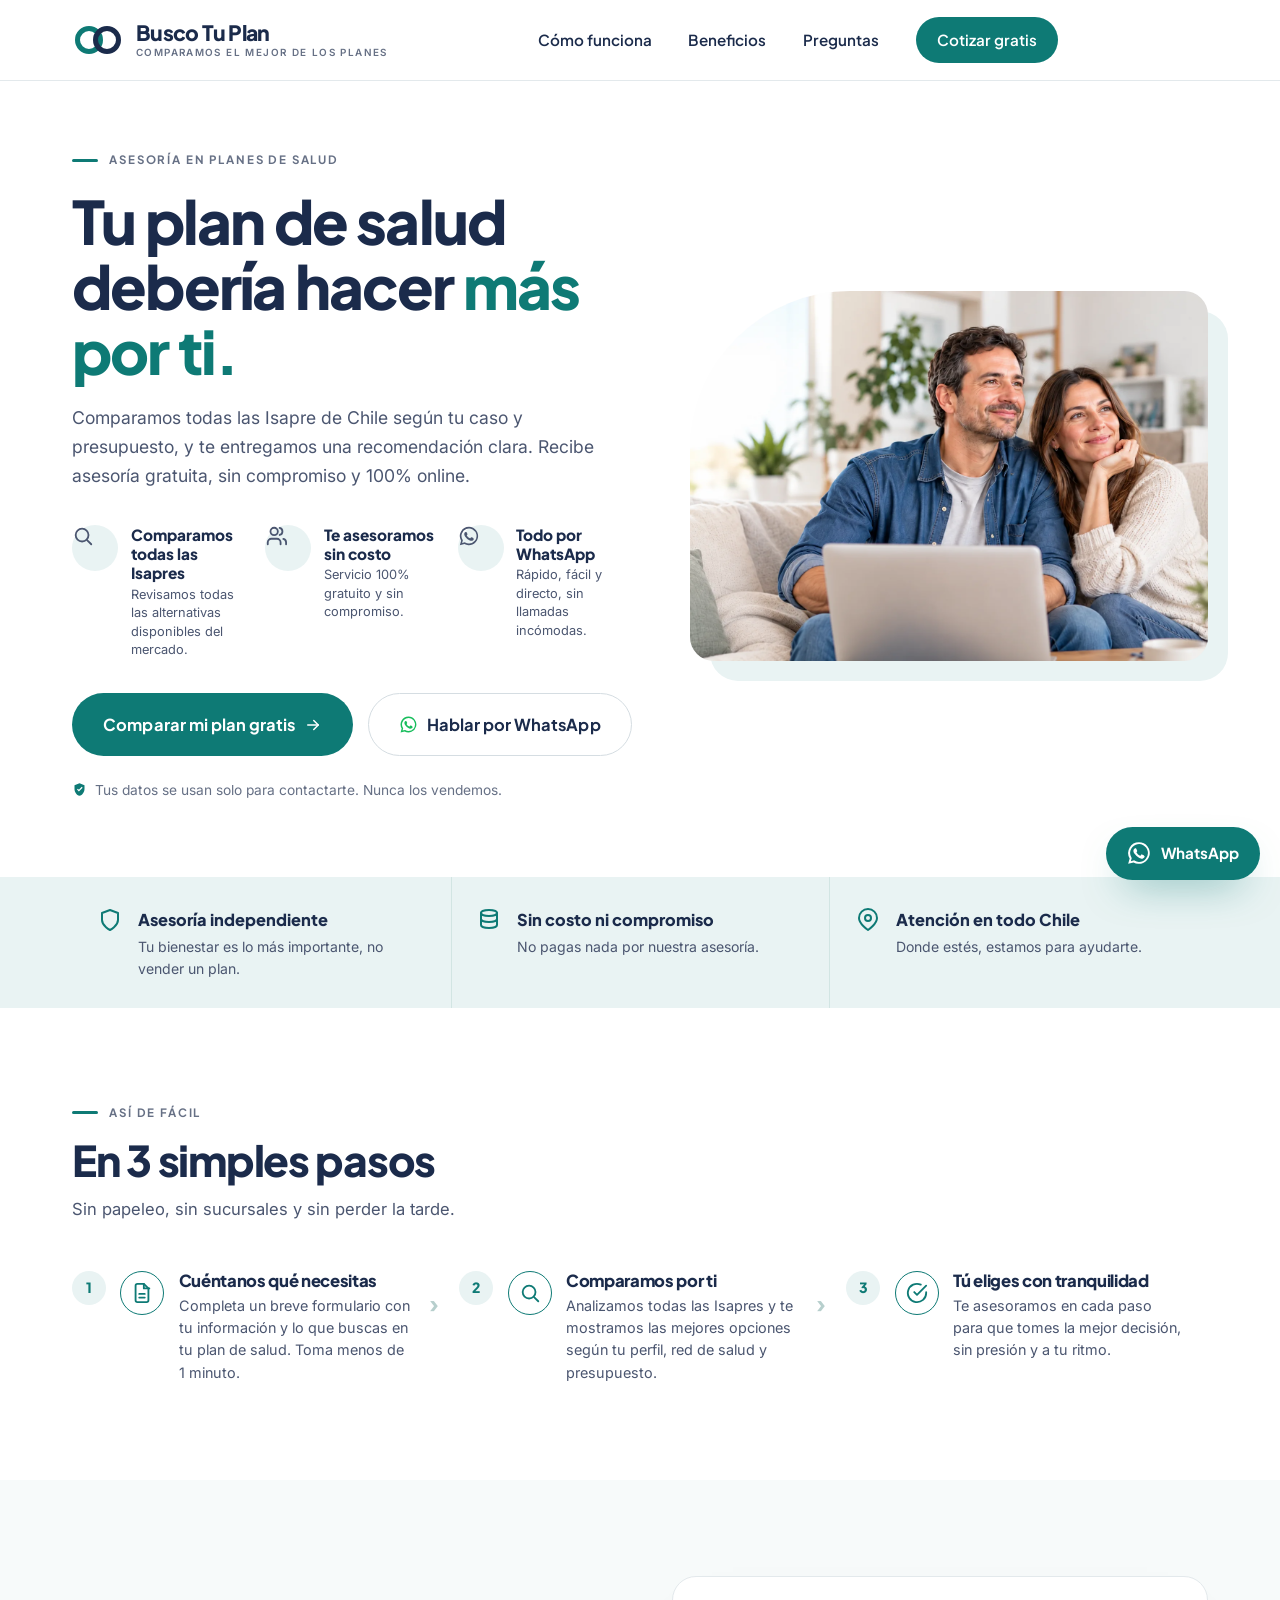
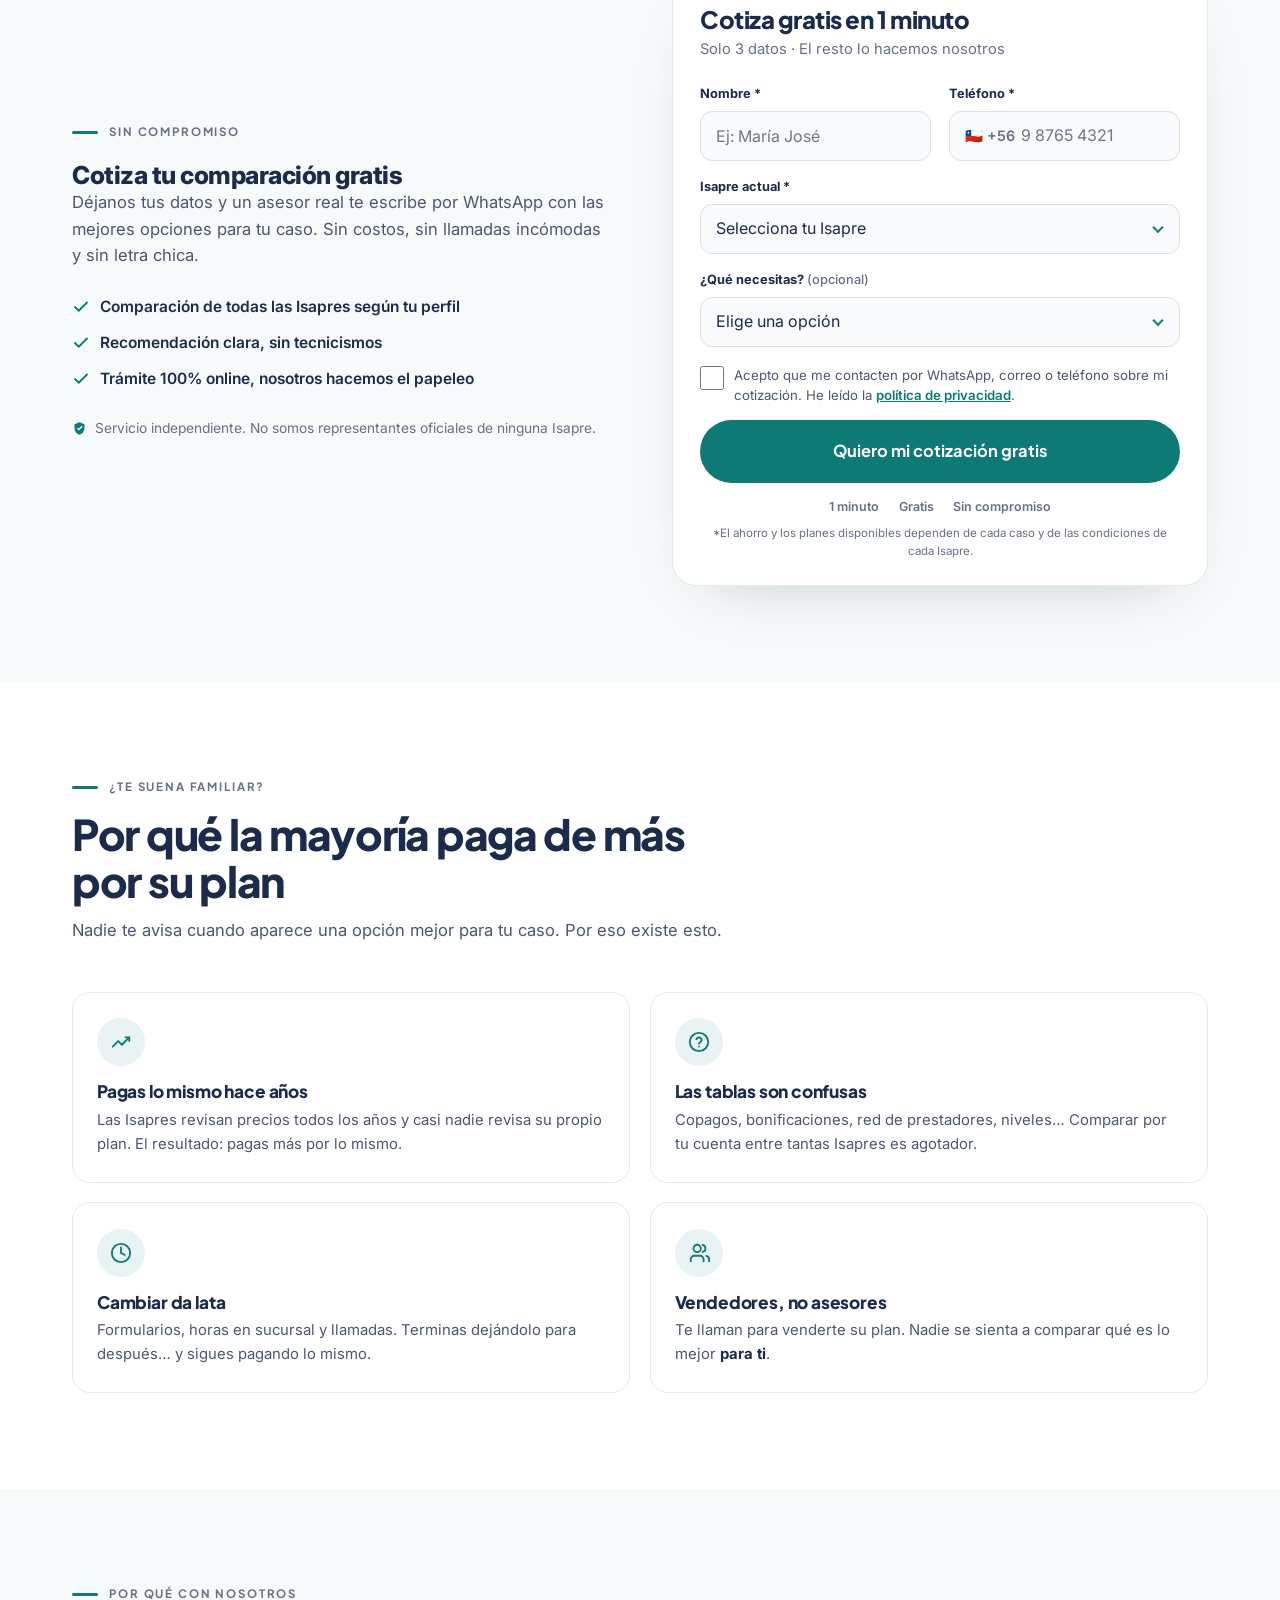
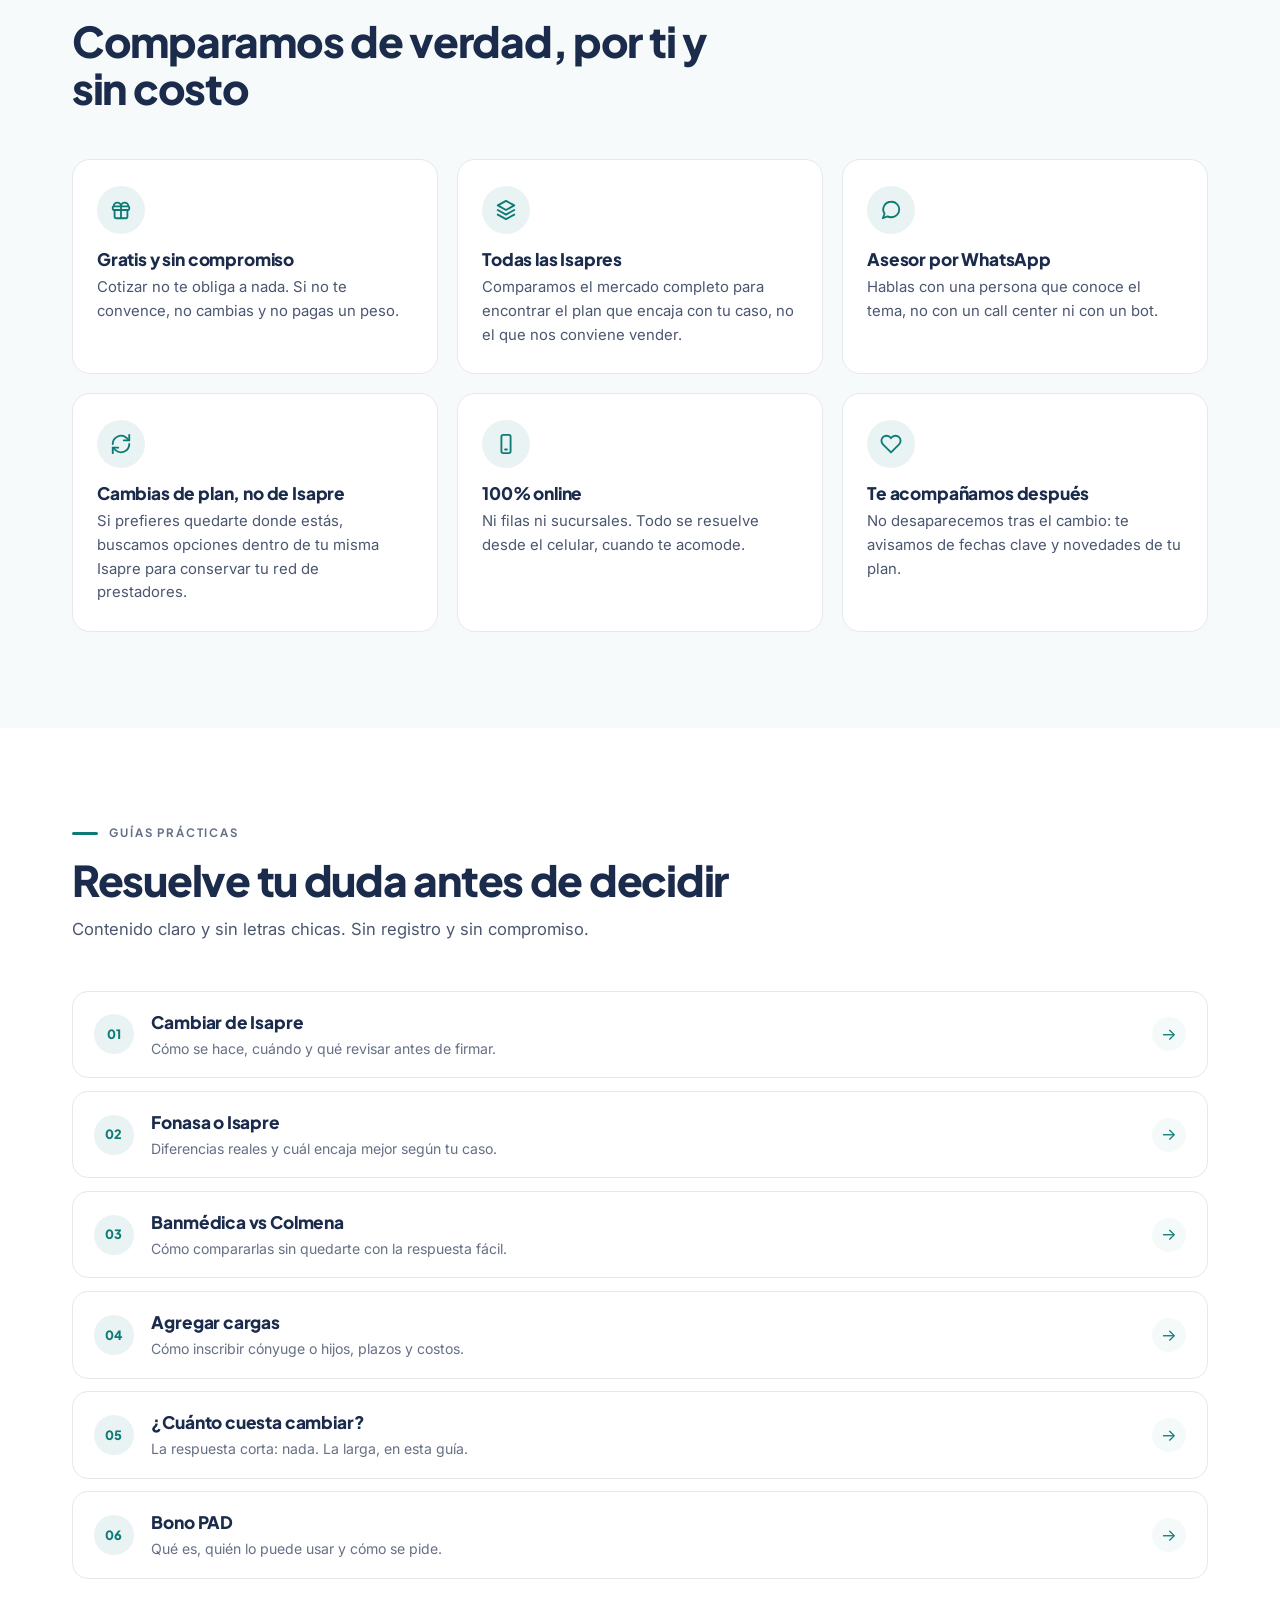
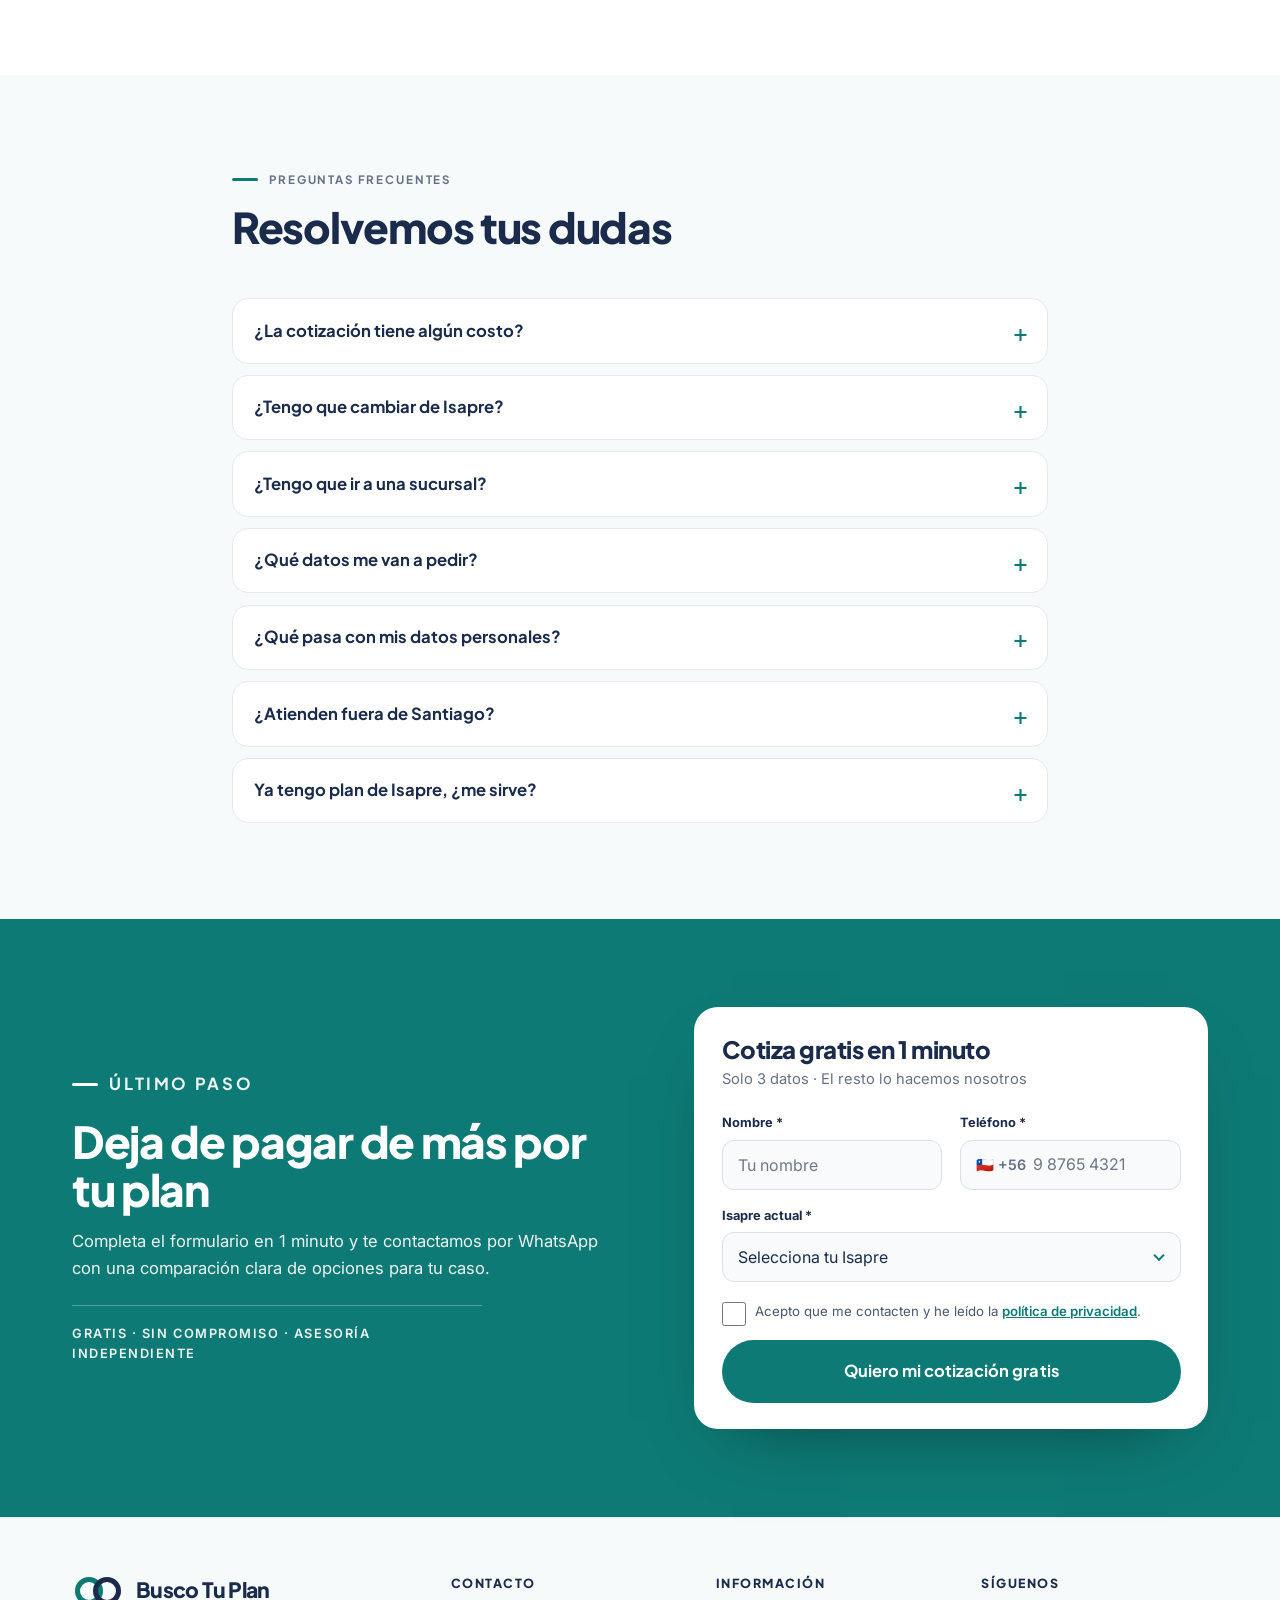
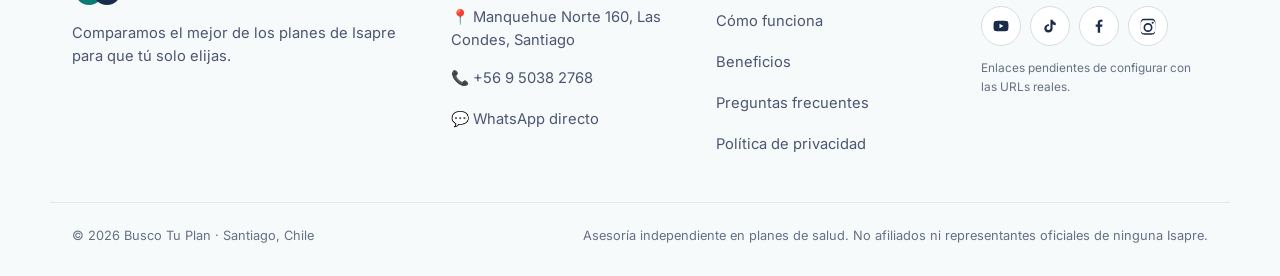
==== commit 1e0a0314: "Cambio de numero de WhatsApp a +56 9 5038 2768 en todo el sitio (HTML, guias, main.js, config.php, p" ====
--- a/index.html
+++ b/index.html
@@ -58,7 +58,7 @@
   "logo": "https://www.buscotuplan.cl/assets/img/logo-icon.webp",
   "image": "https://www.buscotuplan.cl/assets/img/logo.webp",
   "description": "Asesoría independiente y gratuita para comparar y cambiar de plan de Isapre en Chile.",
-  "telephone": "+56979041612",
+  "telephone": "+56950382768",
   "priceRange": "Gratis",
   "areaServed": { "@type": "Country", "name": "Chile" },
   "address": {
@@ -170,7 +170,7 @@
           Comparar mi plan gratis
           <svg class="btn-arrow" viewBox="0 0 24 24" width="18" height="18" fill="none" stroke="currentColor" stroke-width="2" stroke-linecap="round" stroke-linejoin="round" aria-hidden="true"><path d="M5 12h14"/><path d="m13 6 6 6-6 6"/></svg>
         </a>
-        <a class="btn btn-wa btn-lg cta-wa" data-wa="Hola, quiero cotizar mi plan de Isapre. ¿Me pueden orientar?" data-wa-lugar="hero" href="https://wa.me/56979041612" target="_blank" rel="noopener">
+        <a class="btn btn-wa btn-lg cta-wa" data-wa="Hola, quiero cotizar mi plan de Isapre. ¿Me pueden orientar?" data-wa-lugar="hero" href="https://wa.me/56950382768" target="_blank" rel="noopener">
           <svg viewBox="0 0 24 24" width="19" height="19" aria-hidden="true"><path fill="currentColor" d="M12 2a10 10 0 0 0-8.6 15.1L2 22l5-1.3A10 10 0 1 0 12 2m0 18.2a8.2 8.2 0 0 1-4.2-1.2l-.3-.2-3 .8.8-2.9-.2-.3A8.2 8.2 0 1 1 12 20.2m4.6-6.1c-.3-.1-1.5-.7-1.7-.8s-.4-.1-.6.1-.7.8-.8 1-.3.2-.5.1a6.7 6.7 0 0 1-3.3-2.9c-.2-.4.2-.4.6-1.2.1-.2 0-.4 0-.5l-.8-1.8c-.2-.4-.4-.4-.6-.4h-.5a1 1 0 0 0-.7.3 2.9 2.9 0 0 0-.9 2.1 5 5 0 0 0 1.1 2.7 11.4 11.4 0 0 0 4.4 3.8c1.6.7 2.2.7 3 .6a2.6 2.6 0 0 0 1.7-1.2 2.1 2.1 0 0 0 .1-1.2c0-.1-.2-.2-.5-.3"/></svg>
           <span class="cta-a">Hablar por WhatsApp</span>
           <span class="cta-b">Escríbenos ahora y cotiza en minutos</span>
@@ -415,7 +415,7 @@
           <h3>¡Listo! Recibimos tus datos</h3>
           <p class="success-msg">Te escribiremos por WhatsApp muy pronto con tu
             comparación de planes. Mientras tanto, puedes continuar ya mismo:</p>
-          <a class="btn btn-wa btn-block btn-lg" data-wa-lugar="exito-hero" href="https://wa.me/56979041612" target="_blank" rel="noopener">
+          <a class="btn btn-wa btn-block btn-lg" data-wa-lugar="exito-hero" href="https://wa.me/56950382768" target="_blank" rel="noopener">
             <svg viewBox="0 0 24 24" width="19" height="19" aria-hidden="true"><path fill="currentColor" d="M12 2a10 10 0 0 0-8.6 15.1L2 22l5-1.3A10 10 0 1 0 12 2m0 18.2a8.2 8.2 0 0 1-4.2-1.2l-.3-.2-3 .8.8-2.9-.2-.3A8.2 8.2 0 1 1 12 20.2m4.6-6.1c-.3-.1-1.5-.7-1.7-.8s-.4-.1-.6.1-.7.8-.8 1-.3.2-.5.1a6.7 6.7 0 0 1-3.3-2.9c-.2-.4.2-.4.6-1.2.1-.2 0-.4 0-.5l-.8-1.8c-.2-.4-.4-.4-.6-.4h-.5a1 1 0 0 0-.7.3 2.9 2.9 0 0 0-.9 2.1 5 5 0 0 0 1.1 2.7 11.4 11.4 0 0 0 4.4 3.8c1.6.7 2.2.7 3 .6a2.6 2.6 0 0 0 1.7-1.2 2.1 2.1 0 0 0 .1-1.2c0-.1-.2-.2-.5-.3"/></svg>
             Continuar ahora por WhatsApp
           </a>
@@ -709,7 +709,7 @@
           <svg viewBox="0 0 24 24" width="30" height="30" fill="none" stroke="currentColor" stroke-width="2.4" stroke-linecap="round" stroke-linejoin="round"><path d="M20 6 9 17l-5-5"/></svg>
         </div>
         <h3>¡Recibido! Te contactamos por WhatsApp muy pronto.</h3>
-        <a class="btn btn-wa btn-block" data-wa-lugar="exito-form" href="https://wa.me/56979041612" target="_blank" rel="noopener">
+        <a class="btn btn-wa btn-block" data-wa-lugar="exito-form" href="https://wa.me/56950382768" target="_blank" rel="noopener">
           <svg viewBox="0 0 24 24" width="19" height="19" aria-hidden="true"><path fill="currentColor" d="M12 2a10 10 0 0 0-8.6 15.1L2 22l5-1.3A10 10 0 1 0 12 2m0 18.2a8.2 8.2 0 0 1-4.2-1.2l-.3-.2-3 .8.8-2.9-.2-.3A8.2 8.2 0 1 1 12 20.2m4.6-6.1c-.3-.1-1.5-.7-1.7-.8s-.4-.1-.6.1-.7.8-.8 1-.3.2-.5.1a6.7 6.7 0 0 1-3.3-2.9c-.2-.4.2-.4.6-1.2.1-.2 0-.4 0-.5l-.8-1.8c-.2-.4-.4-.4-.6-.4h-.5a1 1 0 0 0-.7.3 2.9 2.9 0 0 0-.9 2.1 5 5 0 0 0 1.1 2.7 11.4 11.4 0 0 0 4.4 3.8c1.6.7 2.2.7 3 .6a2.6 2.6 0 0 0 1.7-1.2 2.1 2.1 0 0 0 .1-1.2c0-.1-.2-.2-.5-.3"/></svg>
           Continuar ahora por WhatsApp
         </a>
@@ -741,8 +741,8 @@
       <h3>Contacto</h3>
       <ul>
         <li>📍 Manquehue Norte 160, Las Condes, Santiago</li>
-        <li>📞 <a href="tel:+56979041612">+56 9 7904 1612</a></li>
-        <li>💬 <a href="https://wa.me/56979041612" target="_blank" rel="noopener"
+        <li>📞 <a href="tel:+56950382768">+56 9 5038 2768</a></li>
+        <li>💬 <a href="https://wa.me/56950382768" target="_blank" rel="noopener"
                  data-wa="Hola, quiero cotizar mi plan de Isapre." data-wa-lugar="pie">WhatsApp directo</a></li>
       </ul>
     </div>
@@ -786,7 +786,7 @@
 </footer>
 
 <!-- ================================================================ FAB WHATSAPP -->
-<a class="wa-fab" href="https://wa.me/56979041612" target="_blank" rel="noopener"
+<a class="wa-fab" href="https://wa.me/56950382768" target="_blank" rel="noopener"
    data-wa="Hola, quiero cotizar mi plan de Isapre." data-wa-lugar="fab" aria-label="Escríbenos por WhatsApp">
   <svg viewBox="0 0 24 24" width="26" height="26" aria-hidden="true"><path fill="currentColor" d="M12 2a10 10 0 0 0-8.6 15.1L2 22l5-1.3A10 10 0 1 0 12 2m0 18.2a8.2 8.2 0 0 1-4.2-1.2l-.3-.2-3 .8.8-2.9-.2-.3A8.2 8.2 0 1 1 12 20.2m4.6-6.1c-.3-.1-1.5-.7-1.7-.8s-.4-.1-.6.1-.7.8-.8 1-.3.2-.5.1a6.7 6.7 0 0 1-3.3-2.9c-.2-.4.2-.4.6-1.2.1-.2 0-.4 0-.5l-.8-1.8c-.2-.4-.4-.4-.6-.4h-.5a1 1 0 0 0-.7.3 2.9 2.9 0 0 0-.9 2.1 5 5 0 0 0 1.1 2.7 11.4 11.4 0 0 0 4.4 3.8c1.6.7 2.2.7 3 .6a2.6 2.6 0 0 0 1.7-1.2 2.1 2.1 0 0 0 .1-1.2c0-.1-.2-.2-.5-.3"/></svg>
   <span>WhatsApp</span>
@@ -808,6 +808,6 @@
 /></noscript>
 <!-- Fin Pixel de Meta -->
 
-<script src="assets/js/main.js?v=20261020g" defer></script>
+<script src="assets/js/main.js?v=20261030a" defer></script>
 </body>
 </html>
